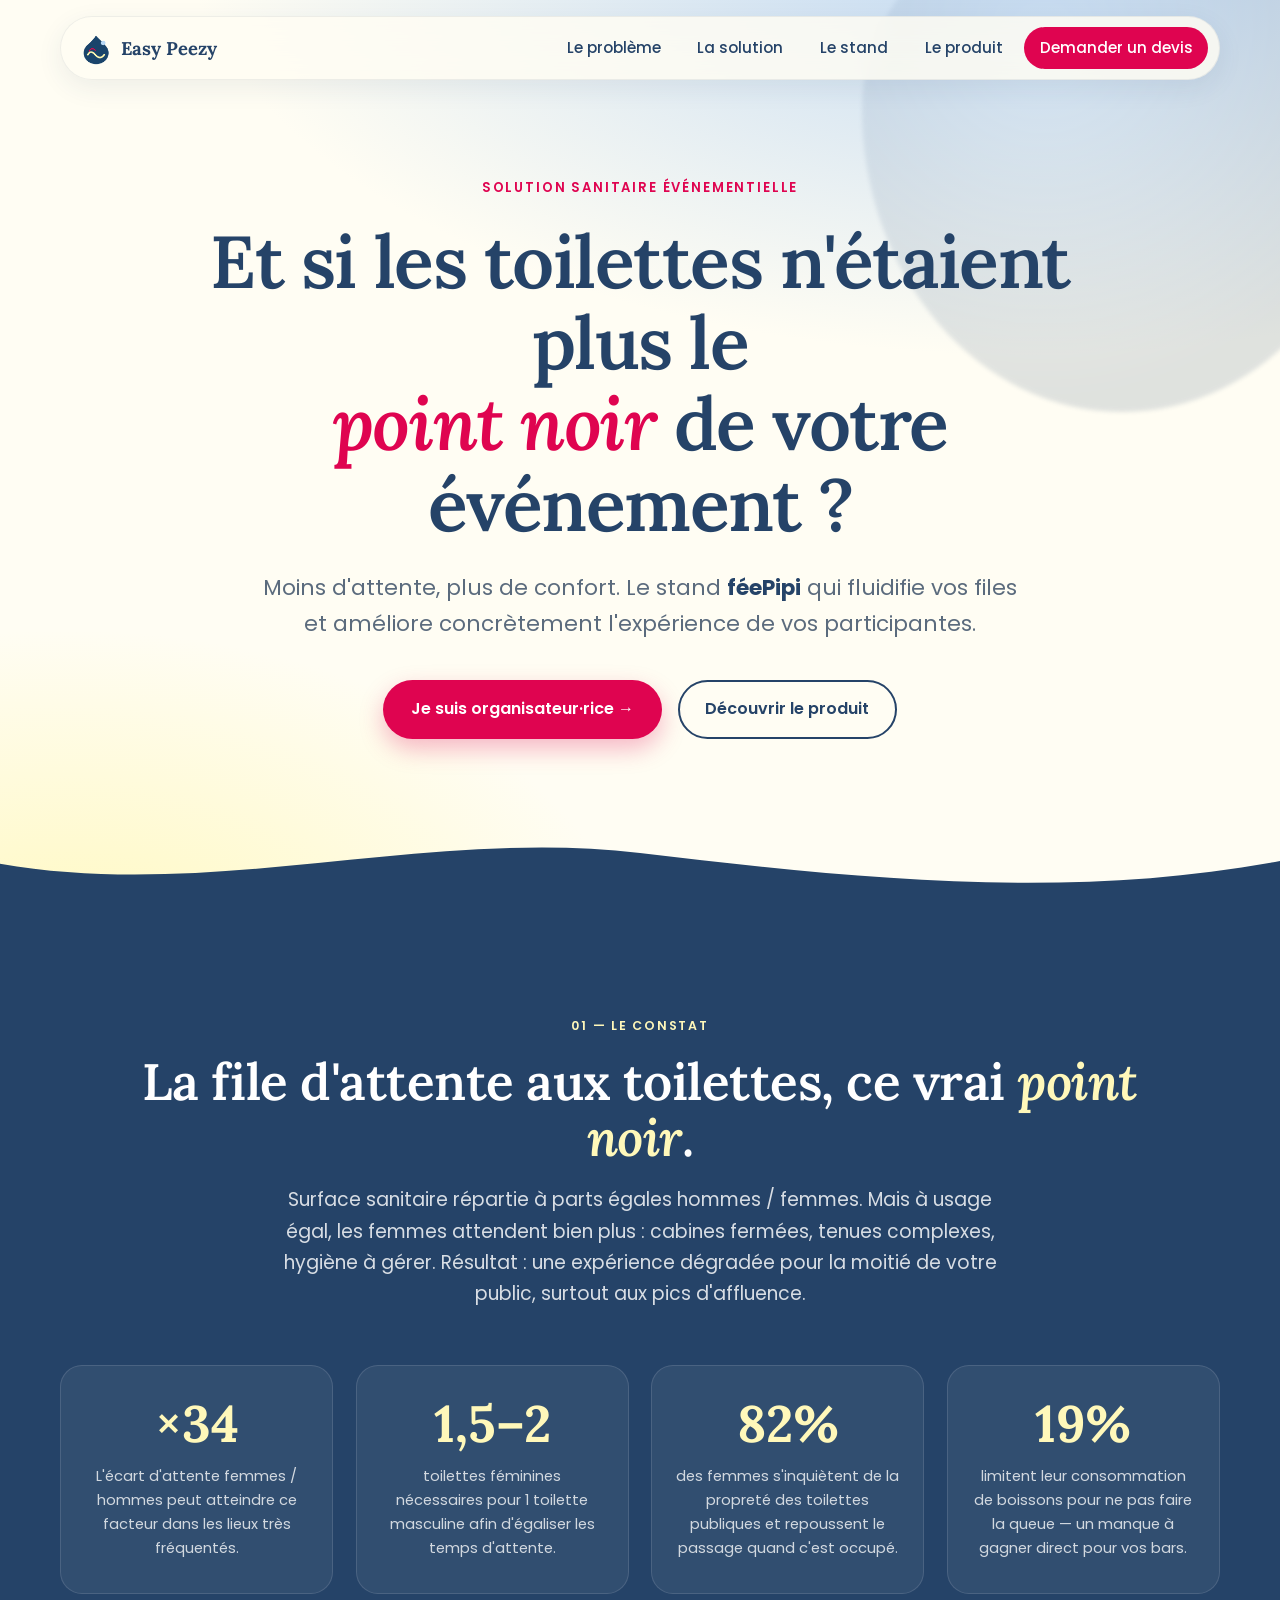
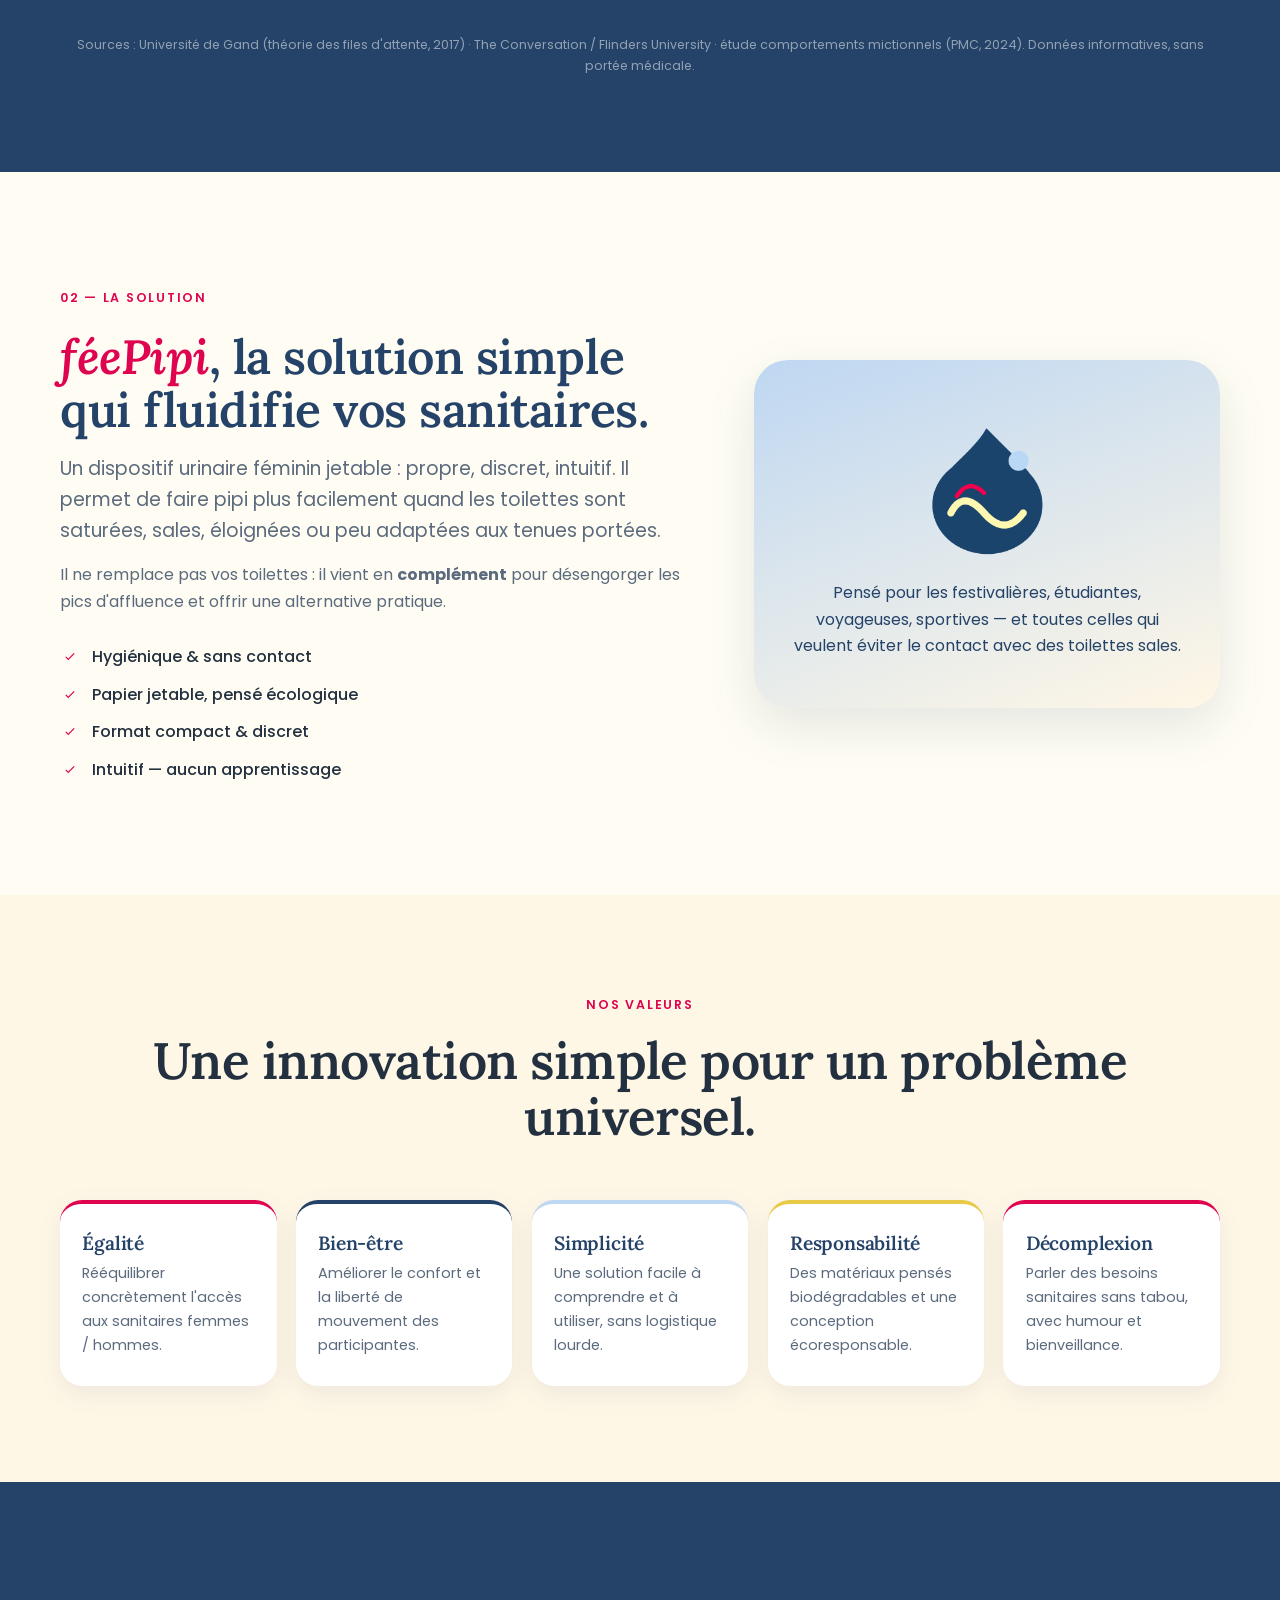
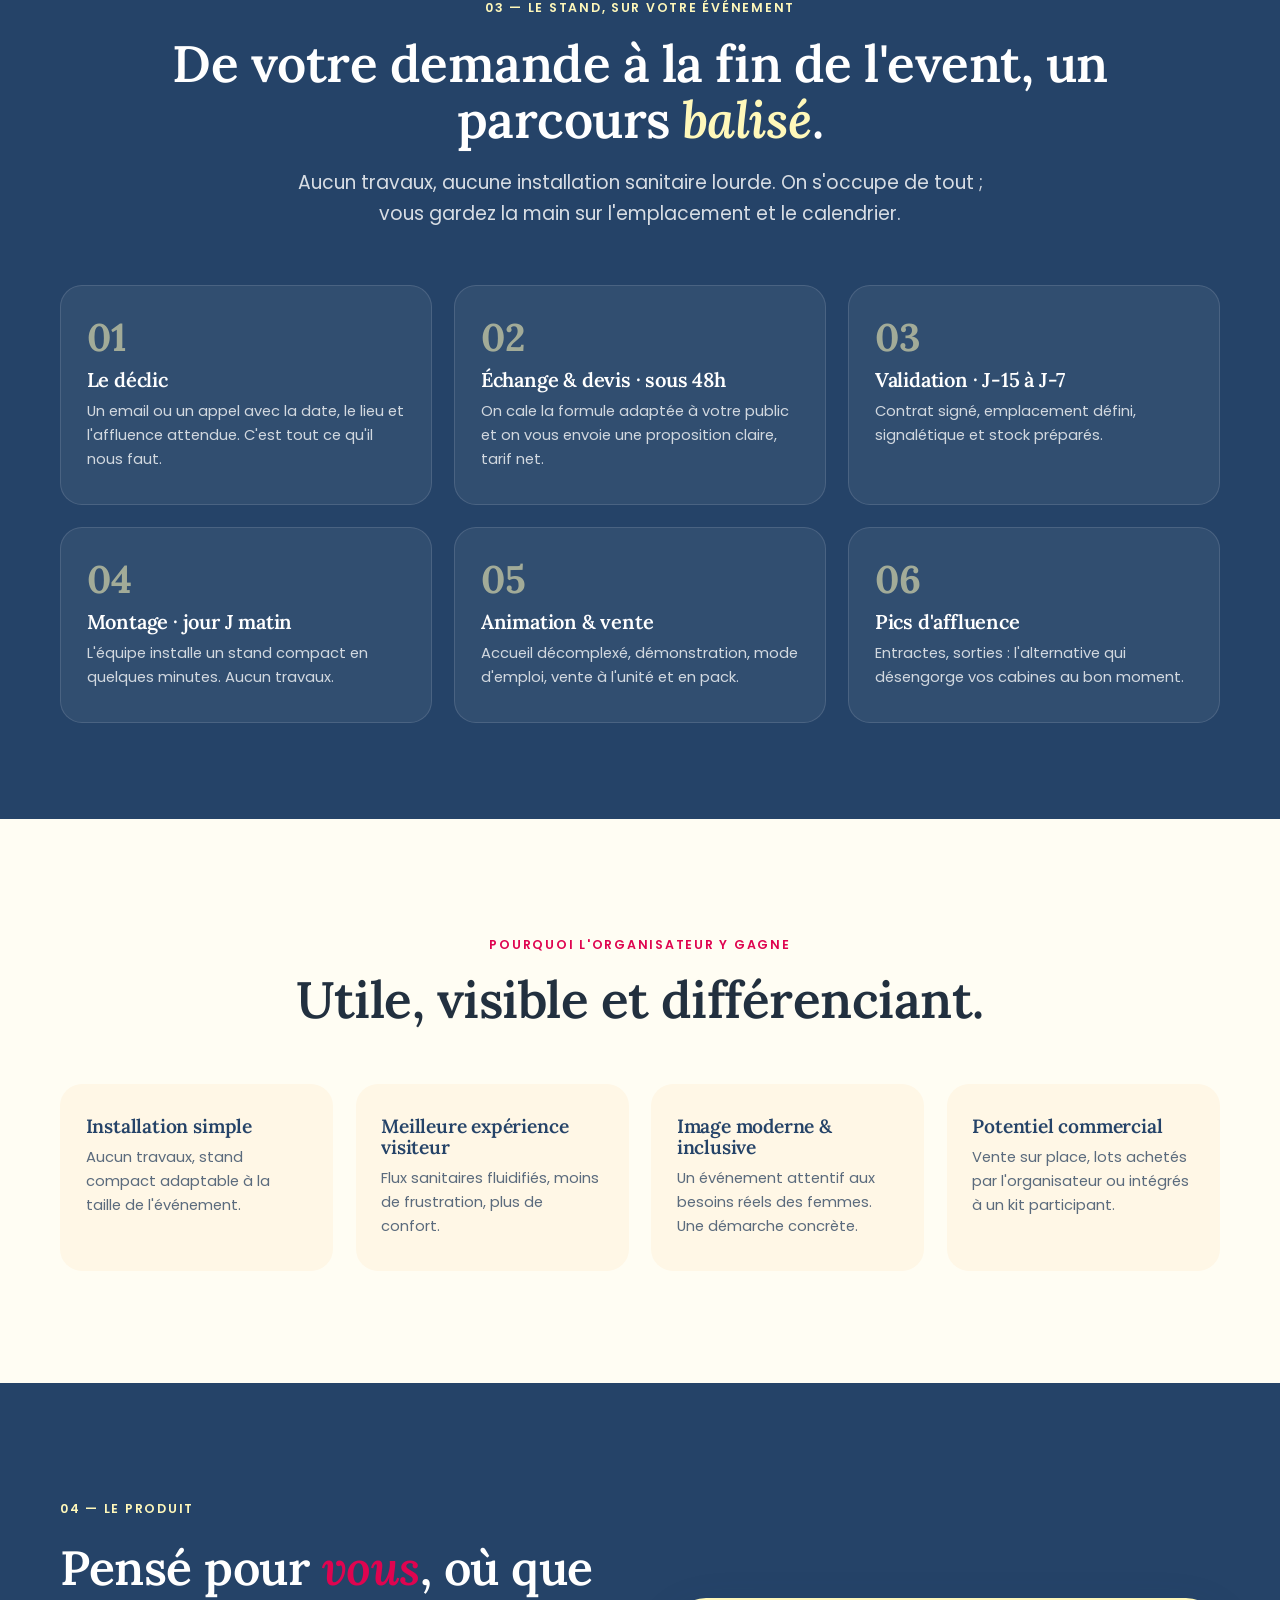
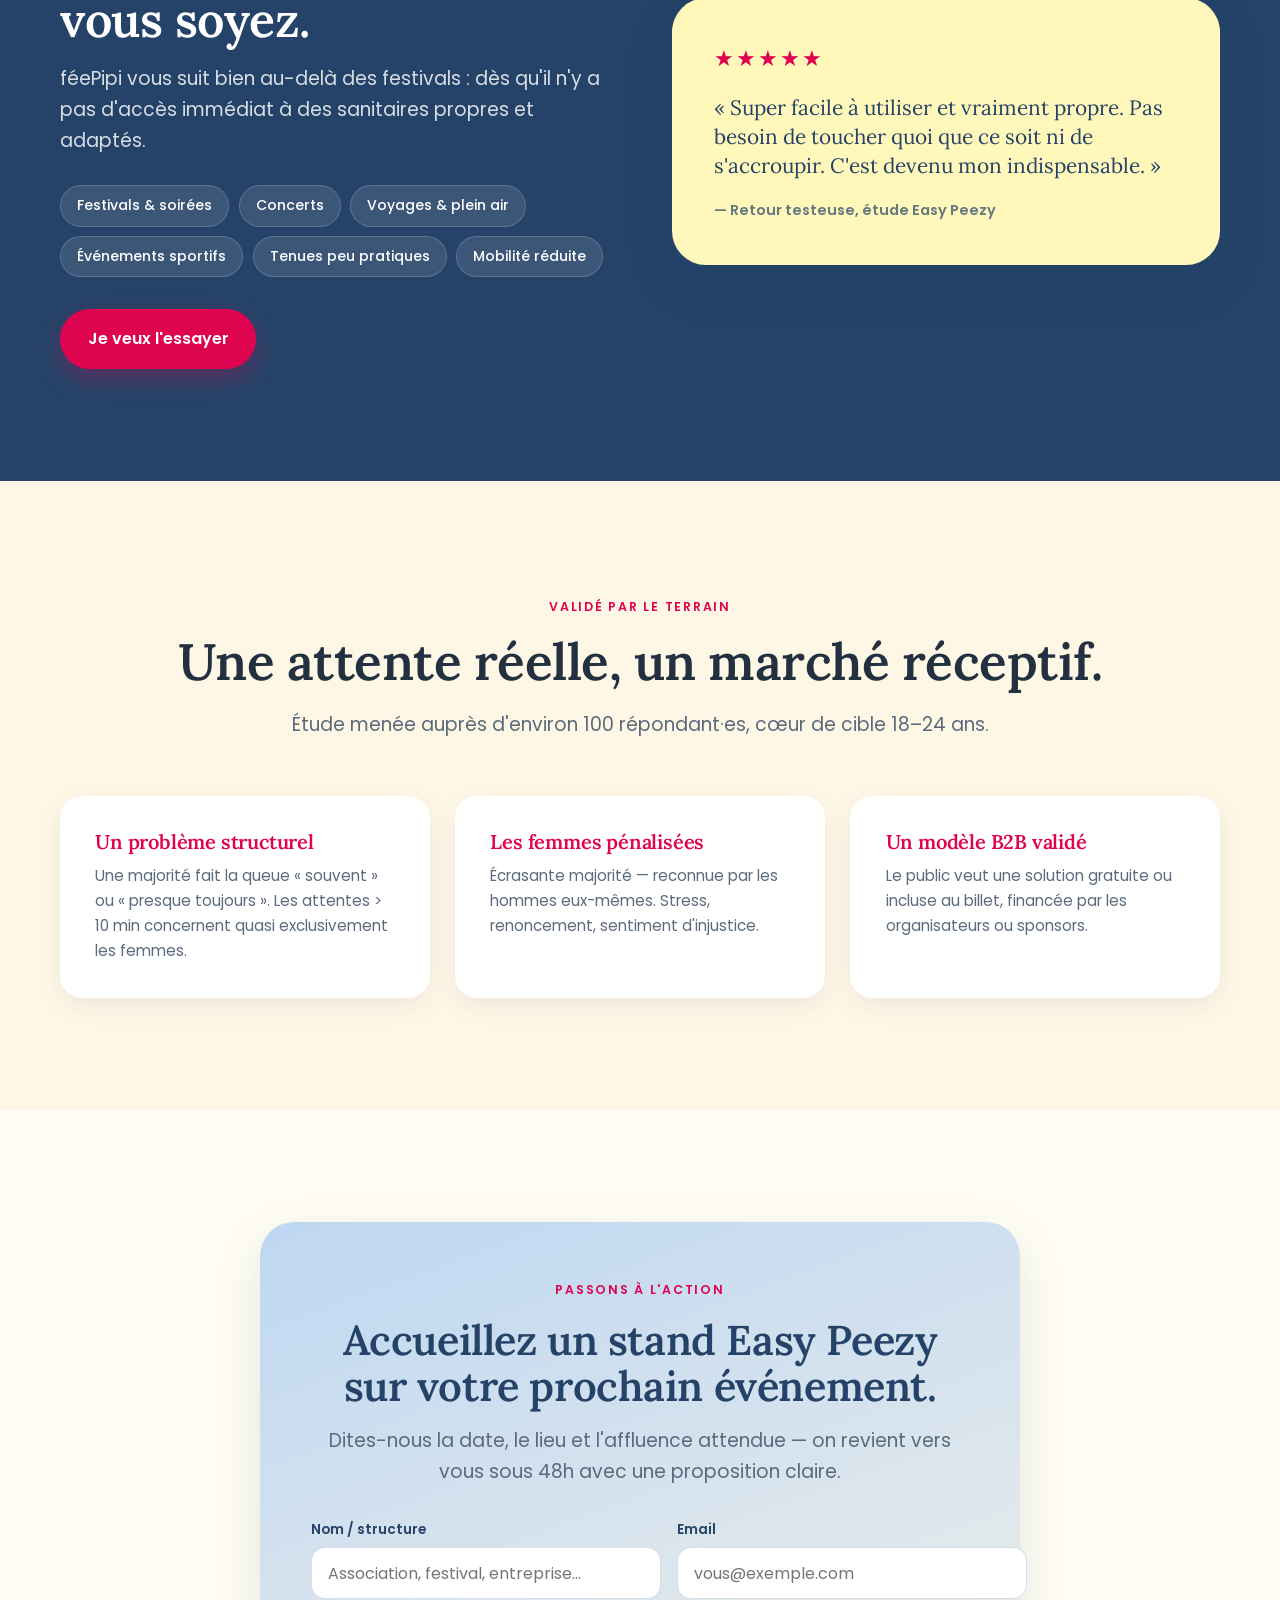
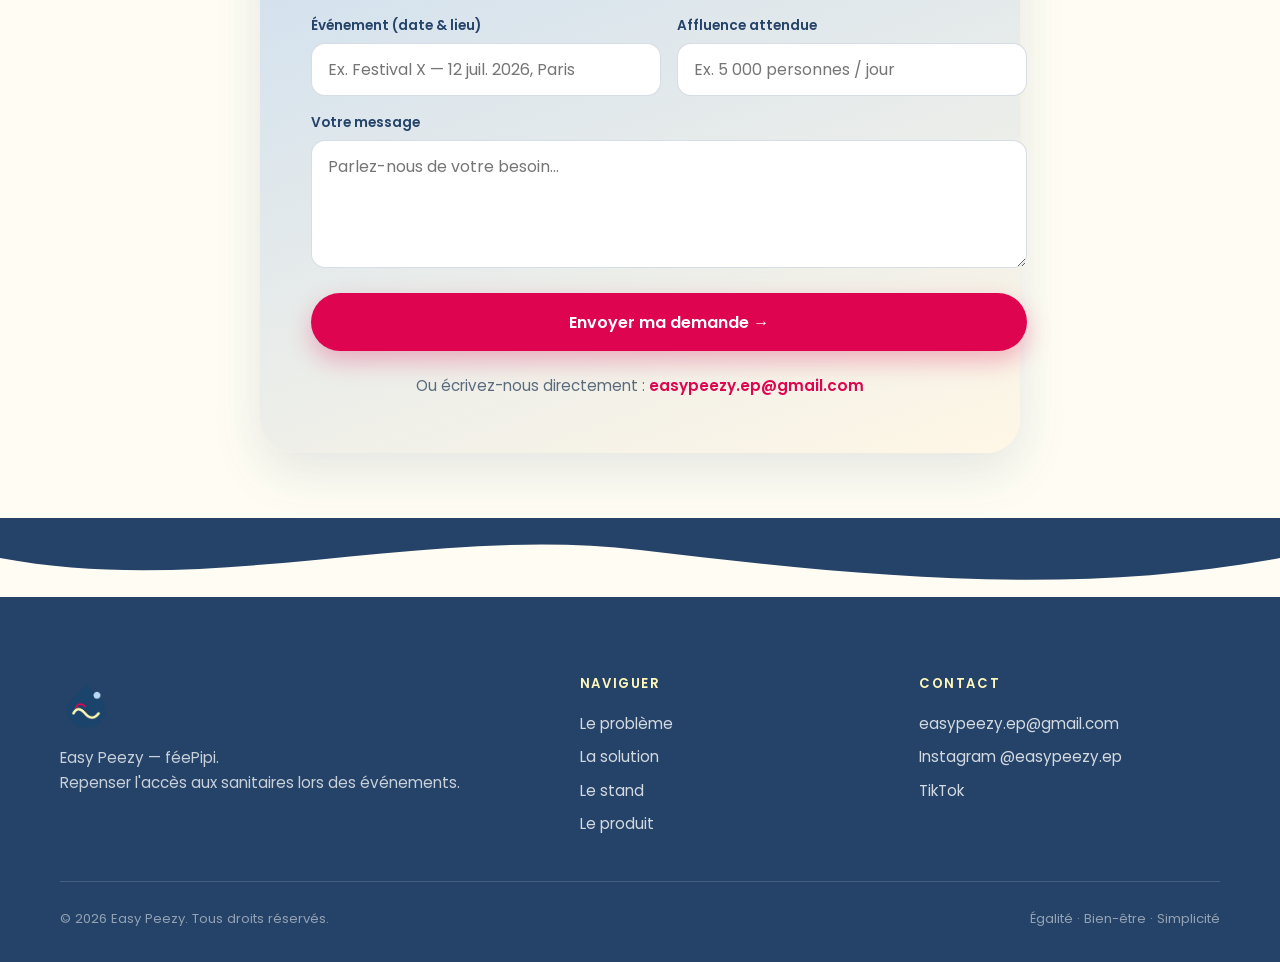
==== index.html @ 510f3208 "Site vitrine EasyPeezy — one-page Co-Authored-By: Claude Opus 4.8 <noreply@anthropic.com>" ====
<!DOCTYPE html>
<html lang="fr">
<head>
  <meta charset="UTF-8" />
  <meta name="viewport" content="width=device-width, initial-scale=1.0" />
  <title>Easy Peezy — féePipi · La solution sanitaire qui fluidifie vos événements</title>
  <meta name="description" content="féePipi par Easy Peezy : dispositif urinaire féminin jetable, propre et discret. Moins d'attente aux toilettes, plus de confort pour vos festivals et événements." />
  <link rel="icon" type="image/png" href="assets/logo.png" />
  <link rel="preconnect" href="https://fonts.googleapis.com" />
  <link rel="preconnect" href="https://fonts.gstatic.com" crossorigin />
  <link href="https://fonts.googleapis.com/css2?family=Lora:ital,wght@0,400..700;1,400..600&family=Poppins:wght@300;400;500;600;700&display=swap" rel="stylesheet" />
  <link rel="stylesheet" href="css/style.css" />
</head>
<body>

  <!-- ============ NAV ============ -->
  <header class="nav" id="nav">
    <a href="#top" class="nav__brand">
      <img src="assets/logo.png" alt="Easy Peezy" class="nav__logo" />
      <span>Easy Peezy</span>
    </a>
    <nav class="nav__links" id="navLinks">
      <a href="#probleme">Le problème</a>
      <a href="#solution">La solution</a>
      <a href="#stand">Le stand</a>
      <a href="#produit">Le produit</a>
      <a href="#contact" class="nav__cta">Demander un devis</a>
    </nav>
    <button class="nav__burger" id="burger" aria-label="Menu">
      <span></span><span></span><span></span>
    </button>
  </header>

  <!-- ============ HERO ============ -->
  <section class="hero" id="top">
    <div class="hero__inner">
      <p class="hero__eyebrow reveal">Solution sanitaire événementielle</p>
      <h1 class="hero__title reveal">Et si les toilettes n'étaient plus le<br /><em>point noir</em> de votre événement&nbsp;?</h1>
      <p class="hero__sub reveal">Moins d'attente, plus de confort. Le stand <strong>féePipi</strong> qui fluidifie vos files et améliore concrètement l'expérience de vos participantes.</p>
      <div class="hero__cta reveal">
        <a href="#contact" class="btn btn--primary">Je suis organisateur·rice →</a>
        <a href="#produit" class="btn btn--ghost">Découvrir le produit</a>
      </div>
    </div>
    <div class="hero__drop" aria-hidden="true"></div>
    <div class="wave wave--bottom"><svg viewBox="0 0 1440 120" preserveAspectRatio="none"><path d="M0,64 C240,120 480,10 720,48 C960,86 1200,120 1440,60 L1440,120 L0,120 Z"></path></svg></div>
  </section>

  <!-- ============ PROBLÈME ============ -->
  <section class="problem" id="probleme">
    <div class="section__head reveal">
      <span class="kicker kicker--light">01 — Le constat</span>
      <h2>La file d'attente aux toilettes, ce vrai <em>point noir</em>.</h2>
      <p class="lead">Surface sanitaire répartie à parts égales hommes / femmes. Mais à usage égal, les femmes attendent bien plus&nbsp;: cabines fermées, tenues complexes, hygiène à gérer. Résultat&nbsp;: une expérience dégradée pour la moitié de votre public, surtout aux pics d'affluence.</p>
    </div>
    <div class="stats">
      <div class="stat reveal"><span class="stat__num" data-target="34" data-prefix="×">×0</span><span class="stat__label">L'écart d'attente femmes / hommes peut atteindre ce facteur dans les lieux très fréquentés.</span></div>
      <div class="stat reveal"><span class="stat__num" data-target="2" data-prefix="1,5–">1,5–0</span><span class="stat__label">toilettes féminines nécessaires pour 1 toilette masculine afin d'égaliser les temps d'attente.</span></div>
      <div class="stat reveal"><span class="stat__num" data-target="82" data-suffix="%">0%</span><span class="stat__label">des femmes s'inquiètent de la propreté des toilettes publiques et repoussent le passage quand c'est occupé.</span></div>
      <div class="stat reveal"><span class="stat__num" data-target="19" data-suffix="%">0%</span><span class="stat__label">limitent leur consommation de boissons pour ne pas faire la queue — un manque à gagner direct pour vos bars.</span></div>
    </div>
    <p class="problem__sources reveal">Sources&nbsp;: Université de Gand (théorie des files d'attente, 2017) · The Conversation / Flinders University · étude comportements mictionnels (PMC, 2024). Données informatives, sans portée médicale.</p>
  </section>

  <!-- ============ SOLUTION ============ -->
  <section class="solution" id="solution">
    <div class="solution__grid">
      <div class="solution__text reveal">
        <span class="kicker">02 — La solution</span>
        <h2><em>féePipi</em>, la solution simple qui fluidifie vos sanitaires.</h2>
        <p class="lead">Un dispositif urinaire féminin jetable&nbsp;: propre, discret, intuitif. Il permet de faire pipi plus facilement quand les toilettes sont saturées, sales, éloignées ou peu adaptées aux tenues portées.</p>
        <p>Il ne remplace pas vos toilettes&nbsp;: il vient en <strong>complément</strong> pour désengorger les pics d'affluence et offrir une alternative pratique.</p>
        <ul class="checks">
          <li>Hygiénique &amp; sans contact</li>
          <li>Papier jetable, pensé écologique</li>
          <li>Format compact &amp; discret</li>
          <li>Intuitif — aucun apprentissage</li>
        </ul>
      </div>
      <div class="solution__card reveal">
        <img src="assets/logo.png" alt="féePipi" />
        <p class="solution__caption">Pensé pour les festivalières, étudiantes, voyageuses, sportives — et toutes celles qui veulent éviter le contact avec des toilettes sales.</p>
      </div>
    </div>
  </section>

  <!-- ============ VALEURS ============ -->
  <section class="values">
    <div class="section__head reveal">
      <span class="kicker">Nos valeurs</span>
      <h2>Une innovation simple pour un problème universel.</h2>
    </div>
    <div class="values__grid">
      <div class="value reveal"><h3>Égalité</h3><p>Rééquilibrer concrètement l'accès aux sanitaires femmes / hommes.</p></div>
      <div class="value reveal"><h3>Bien-être</h3><p>Améliorer le confort et la liberté de mouvement des participantes.</p></div>
      <div class="value reveal"><h3>Simplicité</h3><p>Une solution facile à comprendre et à utiliser, sans logistique lourde.</p></div>
      <div class="value reveal"><h3>Responsabilité</h3><p>Des matériaux pensés biodégradables et une conception écoresponsable.</p></div>
      <div class="value reveal"><h3>Décomplexion</h3><p>Parler des besoins sanitaires sans tabou, avec humour et bienveillance.</p></div>
    </div>
  </section>

  <!-- ============ COMMENT ÇA MARCHE (B2B) ============ -->
  <section class="how" id="stand">
    <div class="section__head reveal">
      <span class="kicker kicker--light">03 — Le stand, sur votre événement</span>
      <h2>De votre demande à la fin de l'event, un parcours <em>balisé</em>.</h2>
      <p class="lead">Aucun travaux, aucune installation sanitaire lourde. On s'occupe de tout&nbsp;; vous gardez la main sur l'emplacement et le calendrier.</p>
    </div>
    <ol class="timeline">
      <li class="reveal"><span class="timeline__step">01</span><h3>Le déclic</h3><p>Un email ou un appel avec la date, le lieu et l'affluence attendue. C'est tout ce qu'il nous faut.</p></li>
      <li class="reveal"><span class="timeline__step">02</span><h3>Échange &amp; devis · sous 48h</h3><p>On cale la formule adaptée à votre public et on vous envoie une proposition claire, tarif net.</p></li>
      <li class="reveal"><span class="timeline__step">03</span><h3>Validation · J-15 à J-7</h3><p>Contrat signé, emplacement défini, signalétique et stock préparés.</p></li>
      <li class="reveal"><span class="timeline__step">04</span><h3>Montage · jour J matin</h3><p>L'équipe installe un stand compact en quelques minutes. Aucun travaux.</p></li>
      <li class="reveal"><span class="timeline__step">05</span><h3>Animation &amp; vente</h3><p>Accueil décomplexé, démonstration, mode d'emploi, vente à l'unité et en pack.</p></li>
      <li class="reveal"><span class="timeline__step">06</span><h3>Pics d'affluence</h3><p>Entractes, sorties&nbsp;: l'alternative qui désengorge vos cabines au bon moment.</p></li>
    </ol>
  </section>

  <!-- ============ POUR L'ORGANISATEUR ============ -->
  <section class="benefits">
    <div class="section__head reveal">
      <span class="kicker">Pourquoi l'organisateur y gagne</span>
      <h2>Utile, visible et différenciant.</h2>
    </div>
    <div class="benefits__grid">
      <div class="benefit reveal"><h3>Installation simple</h3><p>Aucun travaux, stand compact adaptable à la taille de l'événement.</p></div>
      <div class="benefit reveal"><h3>Meilleure expérience visiteur</h3><p>Flux sanitaires fluidifiés, moins de frustration, plus de confort.</p></div>
      <div class="benefit reveal"><h3>Image moderne &amp; inclusive</h3><p>Un événement attentif aux besoins réels des femmes. Une démarche concrète.</p></div>
      <div class="benefit reveal"><h3>Potentiel commercial</h3><p>Vente sur place, lots achetés par l'organisateur ou intégrés à un kit participant.</p></div>
    </div>
  </section>

  <!-- ============ PRODUIT (B2C) ============ -->
  <section class="product" id="produit">
    <div class="product__grid">
      <div class="product__text reveal">
        <span class="kicker kicker--light">04 — Le produit</span>
        <h2>Pensé pour <em>vous</em>, où que vous soyez.</h2>
        <p class="lead">féePipi vous suit bien au-delà des festivals&nbsp;: dès qu'il n'y a pas d'accès immédiat à des sanitaires propres et adaptés.</p>
        <div class="usecases">
          <span>Festivals &amp; soirées</span>
          <span>Concerts</span>
          <span>Voyages &amp; plein air</span>
          <span>Événements sportifs</span>
          <span>Tenues peu pratiques</span>
          <span>Mobilité réduite</span>
        </div>
        <a href="#contact" class="btn btn--primary">Je veux l'essayer</a>
      </div>
      <div class="product__aside reveal">
        <blockquote>
          <div class="stars">★★★★★</div>
          <p>« Super facile à utiliser et vraiment propre. Pas besoin de toucher quoi que ce soit ni de s'accroupir. C'est devenu mon indispensable. »</p>
          <cite>— Retour testeuse, étude Easy Peezy</cite>
        </blockquote>
      </div>
    </div>
  </section>

  <!-- ============ VALIDATION MARCHÉ ============ -->
  <section class="proof">
    <div class="section__head reveal">
      <span class="kicker">Validé par le terrain</span>
      <h2>Une attente réelle, un marché réceptif.</h2>
      <p class="lead">Étude menée auprès d'environ 100 répondant·es, cœur de cible 18–24 ans.</p>
    </div>
    <div class="proof__grid">
      <div class="proof__item reveal"><h3>Un problème structurel</h3><p>Une majorité fait la queue « souvent » ou « presque toujours ». Les attentes &gt; 10 min concernent quasi exclusivement les femmes.</p></div>
      <div class="proof__item reveal"><h3>Les femmes pénalisées</h3><p>Écrasante majorité — reconnue par les hommes eux-mêmes. Stress, renoncement, sentiment d'injustice.</p></div>
      <div class="proof__item reveal"><h3>Un modèle B2B validé</h3><p>Le public veut une solution gratuite ou incluse au billet, financée par les organisateurs ou sponsors.</p></div>
    </div>
  </section>

  <!-- ============ CONTACT ============ -->
  <section class="contact" id="contact">
    <div class="contact__inner reveal">
      <span class="kicker">Passons à l'action</span>
      <h2>Accueillez un stand Easy Peezy sur votre prochain événement.</h2>
      <p class="lead">Dites-nous la date, le lieu et l'affluence attendue — on revient vers vous sous 48h avec une proposition claire.</p>
      <form class="contact__form" id="contactForm" novalidate>
        <div class="field"><label for="name">Nom / structure</label><input id="name" name="name" type="text" required placeholder="Association, festival, entreprise…" /></div>
        <div class="field"><label for="email">Email</label><input id="email" name="email" type="email" required placeholder="vous@exemple.com" /></div>
        <div class="field"><label for="event">Événement (date &amp; lieu)</label><input id="event" name="event" type="text" placeholder="Ex. Festival X — 12 juil. 2026, Paris" /></div>
        <div class="field"><label for="affluence">Affluence attendue</label><input id="affluence" name="affluence" type="text" placeholder="Ex. 5 000 personnes / jour" /></div>
        <div class="field field--full"><label for="message">Votre message</label><textarea id="message" name="message" rows="4" placeholder="Parlez-nous de votre besoin…"></textarea></div>
        <button type="submit" class="btn btn--primary btn--block">Envoyer ma demande →</button>
      </form>
      <p class="contact__alt">Ou écrivez-nous directement&nbsp;: <a href="mailto:easypeezy.ep@gmail.com">easypeezy.ep@gmail.com</a></p>
    </div>
  </section>

  <!-- ============ FOOTER ============ -->
  <footer class="footer">
    <div class="wave wave--top"><svg viewBox="0 0 1440 120" preserveAspectRatio="none"><path d="M0,60 C240,120 480,10 720,48 C960,86 1200,120 1440,60 L1440,0 L0,0 Z"></path></svg></div>
    <div class="footer__inner">
      <div class="footer__brand">
        <img src="assets/logo.png" alt="Easy Peezy" />
        <p>Easy Peezy — féePipi.<br />Repenser l'accès aux sanitaires lors des événements.</p>
      </div>
      <div class="footer__col">
        <h4>Naviguer</h4>
        <a href="#probleme">Le problème</a>
        <a href="#solution">La solution</a>
        <a href="#stand">Le stand</a>
        <a href="#produit">Le produit</a>
      </div>
      <div class="footer__col">
        <h4>Contact</h4>
        <a href="mailto:easypeezy.ep@gmail.com">easypeezy.ep@gmail.com</a>
        <a href="https://instagram.com/easypeezy.ep" target="_blank" rel="noopener">Instagram @easypeezy.ep</a>
        <a href="#" target="_blank" rel="noopener">TikTok</a>
      </div>
    </div>
    <div class="footer__bottom">
      <span>© 2026 Easy Peezy. Tous droits réservés.</span>
      <span>Égalité · Bien-être · Simplicité</span>
    </div>
  </footer>

  <script src="js/main.js"></script>
</body>
</html>
---- css/style.css ----
/* ============ TOKENS ============ */
:root{
  --navy:#254368;
  --baby:#bed7f2;
  --butter:#fff8ba;
  --crimson:#df0450;
  --cream:#fffdf3;
  --cream-2:#fff7e6;
  --ink:#22303f;
  --muted:#5b6b7d;
  --white:#ffffff;
  --radius:22px;
  --radius-lg:34px;
  --shadow:0 18px 50px rgba(37,67,104,.12);
  --shadow-soft:0 8px 26px rgba(37,67,104,.08);
  --max:1160px;
  --serif:"Lora",Georgia,serif;
  --sans:"Poppins",-apple-system,BlinkMacSystemFont,"Segoe UI",sans-serif;
}

*{box-sizing:border-box;margin:0;padding:0}
html{scroll-behavior:smooth}
body{
  font-family:var(--sans);
  color:var(--ink);
  background:var(--cream);
  line-height:1.65;
  -webkit-font-smoothing:antialiased;
  overflow-x:hidden;
}
img{max-width:100%;display:block}
a{color:inherit;text-decoration:none}
em{font-style:italic;color:var(--crimson)}
section{position:relative}

h1,h2,h3,h4{font-family:var(--serif);line-height:1.1;font-weight:600;letter-spacing:-.01em}

.kicker{
  display:inline-block;font-family:var(--sans);font-weight:600;font-size:.78rem;
  letter-spacing:.14em;text-transform:uppercase;color:var(--crimson);margin-bottom:1rem;
}
.kicker--light{color:var(--butter)}
.lead{font-size:1.18rem;color:var(--muted);max-width:60ch;margin-top:1rem}

.section__head{max-width:var(--max);margin:0 auto 3.5rem;padding:0 24px;text-align:center}
.section__head h2{font-size:clamp(2rem,4.5vw,3.2rem)}
.section__head .lead{margin:1.2rem auto 0}

/* ============ BUTTONS ============ */
.btn{
  display:inline-flex;align-items:center;gap:.4rem;font-family:var(--sans);font-weight:600;
  font-size:1rem;padding:.9rem 1.6rem;border-radius:999px;border:2px solid transparent;
  cursor:pointer;transition:transform .18s ease,box-shadow .18s ease,background .18s ease;
}
.btn--primary{background:var(--crimson);color:#fff;box-shadow:0 10px 24px rgba(223,4,80,.28)}
.btn--primary:hover{transform:translateY(-2px);box-shadow:0 14px 30px rgba(223,4,80,.38)}
.btn--ghost{background:transparent;color:var(--navy);border-color:var(--navy)}
.btn--ghost:hover{background:var(--navy);color:var(--butter)}
.btn--block{width:100%;justify-content:center;margin-top:.6rem}

/* ============ NAV ============ */
.nav{
  position:fixed;top:16px;left:50%;transform:translateX(-50%);
  width:calc(100% - 32px);max-width:var(--max);z-index:100;
  display:flex;align-items:center;justify-content:space-between;
  padding:.6rem .7rem .6rem 1.1rem;background:rgba(255,253,243,.82);
  backdrop-filter:blur(12px);border:1px solid rgba(37,67,104,.08);
  border-radius:999px;box-shadow:var(--shadow-soft);transition:box-shadow .3s ease;
}
.nav.scrolled{box-shadow:var(--shadow)}
.nav__brand{display:flex;align-items:center;gap:.55rem;font-family:var(--serif);font-weight:700;font-size:1.15rem;color:var(--navy);white-space:nowrap;flex-shrink:0}
.nav__logo{width:34px;height:34px}
.nav__links{display:flex;align-items:center;gap:.4rem}
.nav__links>a{padding:.55rem .95rem;border-radius:999px;font-weight:500;font-size:.95rem;color:var(--navy);transition:background .18s ease,color .18s ease}
.nav__links>a:hover{background:var(--baby)}
.nav__cta{background:var(--crimson);color:#fff!important}
.nav__cta:hover{background:var(--navy)!important}
.nav__burger{display:none;flex-direction:column;gap:5px;background:none;border:0;cursor:pointer;padding:8px}
.nav__burger span{width:24px;height:2px;background:var(--navy);border-radius:2px;transition:.25s}

/* ============ HERO ============ */
.hero{
  min-height:100svh;display:flex;align-items:center;justify-content:center;text-align:center;
  padding:9rem 24px 8rem;
  background:
    radial-gradient(120% 90% at 80% -10%,var(--baby) 0%,transparent 55%),
    radial-gradient(90% 80% at 5% 110%,var(--butter) 0%,transparent 50%),
    var(--cream);
  overflow:hidden;
}
.hero__inner{max-width:900px;position:relative;z-index:2}
.hero__eyebrow{font-weight:600;letter-spacing:.14em;text-transform:uppercase;font-size:.82rem;color:var(--crimson);margin-bottom:1.4rem}
.hero__title{font-size:clamp(2.4rem,6vw,4.6rem);color:var(--navy);letter-spacing:-.02em}
.hero__sub{font-size:clamp(1.05rem,2vw,1.35rem);color:var(--muted);max-width:60ch;margin:1.6rem auto 0}
.hero__sub strong{color:var(--navy)}
.hero__cta{display:flex;gap:1rem;justify-content:center;flex-wrap:wrap;margin-top:2.4rem}
.hero__drop{
  position:absolute;width:min(46vw,520px);aspect-ratio:1;right:-8%;top:-12%;
  background:radial-gradient(circle at 35% 30%,var(--baby),var(--navy) 70%);
  border-radius:60% 60% 60% 60%/50% 50% 70% 70%;opacity:.14;filter:blur(2px);z-index:1;
}

/* ============ WAVE ============ */
.wave{position:absolute;left:0;width:100%;line-height:0;z-index:3}
.wave svg{width:100%;height:80px}
.wave--bottom{bottom:-1px}
.wave--bottom path{fill:var(--navy)}
.wave--top{top:-79px}
.wave--top path{fill:var(--navy)}

/* ============ PROBLÈME ============ */
.problem{background:var(--navy);color:#fff;padding:7rem 24px 6rem}
.problem .section__head h2{color:#fff}
.problem .section__head h2 em{color:var(--butter)}
.problem .lead{color:rgba(255,255,255,.82)}
.stats{max-width:var(--max);margin:0 auto;display:grid;grid-template-columns:repeat(4,1fr);gap:1.4rem}
.stat{background:rgba(255,255,255,.06);border:1px solid rgba(255,255,255,.12);border-radius:var(--radius);padding:2rem 1.4rem;text-align:center}
.stat__num{display:block;font-family:var(--serif);font-weight:700;font-size:clamp(2.4rem,4vw,3.2rem);color:var(--butter);line-height:1}
.stat__label{display:block;margin-top:.9rem;font-size:.92rem;color:rgba(255,255,255,.78)}
.problem__sources{max-width:var(--max);margin:2.6rem auto 0;text-align:center;font-size:.78rem;color:rgba(255,255,255,.5)}

/* ============ SOLUTION ============ */
.solution{padding:7rem 24px}
.solution__grid{max-width:var(--max);margin:0 auto;display:grid;grid-template-columns:1.15fr .85fr;gap:4rem;align-items:center}
.solution__text h2{font-size:clamp(2rem,4vw,3rem);margin-top:.4rem;color:var(--navy)}
.solution__text p{margin-top:1rem;color:var(--muted)}
.checks{list-style:none;margin-top:1.8rem;display:grid;gap:.7rem}
.checks li{position:relative;padding-left:2rem;font-weight:500;color:var(--ink)}
.checks li::before{content:"";position:absolute;left:0;top:2px;width:20px;height:20px;border-radius:50%;background:var(--crimson);
  -webkit-mask:url("data:image/svg+xml;utf8,<svg xmlns='http://www.w3.org/2000/svg' viewBox='0 0 24 24'><path fill='white' d='M9 16.2l-3.5-3.5L4 14.2 9 19.2 20 8.2l-1.5-1.5z'/></svg>") center/70% no-repeat;
  mask:url("data:image/svg+xml;utf8,<svg xmlns='http://www.w3.org/2000/svg' viewBox='0 0 24 24'><path fill='white' d='M9 16.2l-3.5-3.5L4 14.2 9 19.2 20 8.2l-1.5-1.5z'/></svg>") center/70% no-repeat}
.solution__card{background:linear-gradient(160deg,var(--baby),var(--cream-2));border-radius:var(--radius-lg);padding:3rem 2.4rem;text-align:center;box-shadow:var(--shadow)}
.solution__card img{width:150px;margin:0 auto 1.4rem}
.solution__caption{color:var(--navy);font-size:1rem}

/* ============ VALEURS ============ */
.values{padding:6rem 24px;background:var(--cream-2)}
.values__grid{max-width:var(--max);margin:0 auto;display:grid;grid-template-columns:repeat(5,1fr);gap:1.2rem}
.value{background:#fff;border-radius:var(--radius);padding:1.8rem 1.4rem;box-shadow:var(--shadow-soft);border-top:4px solid var(--crimson)}
.value:nth-child(2){border-top-color:var(--navy)}
.value:nth-child(3){border-top-color:var(--baby)}
.value:nth-child(4){border-top-color:#e8c948}
.value:nth-child(5){border-top-color:var(--crimson)}
.value h3{color:var(--navy);font-size:1.2rem;margin-bottom:.5rem}
.value p{font-size:.9rem;color:var(--muted)}

/* ============ COMMENT ÇA MARCHE ============ */
.how{background:var(--navy);color:#fff;padding:7rem 24px 6rem}
.how .section__head h2{color:#fff}
.how .section__head h2 em{color:var(--butter)}
.how .lead{color:rgba(255,255,255,.82)}
.timeline{max-width:var(--max);margin:0 auto;list-style:none;display:grid;grid-template-columns:repeat(3,1fr);gap:1.4rem}
.timeline li{background:rgba(255,255,255,.06);border:1px solid rgba(255,255,255,.12);border-radius:var(--radius);padding:2rem 1.6rem;position:relative}
.timeline__step{font-family:var(--serif);font-weight:700;font-size:2.4rem;color:var(--butter);opacity:.55;line-height:1}
.timeline li h3{color:#fff;font-size:1.25rem;margin:.6rem 0 .5rem}
.timeline li p{font-size:.92rem;color:rgba(255,255,255,.78)}

/* ============ BENEFITS ============ */
.benefits{padding:7rem 24px}
.benefits__grid{max-width:var(--max);margin:0 auto;display:grid;grid-template-columns:repeat(4,1fr);gap:1.4rem}
.benefit{background:var(--cream-2);border-radius:var(--radius);padding:2rem 1.6rem;transition:transform .2s ease,box-shadow .2s ease}
.benefit:hover{transform:translateY(-4px);box-shadow:var(--shadow)}
.benefit h3{color:var(--navy);font-size:1.2rem;margin-bottom:.5rem}
.benefit p{font-size:.92rem;color:var(--muted)}

/* ============ PRODUIT ============ */
.product{background:var(--navy);padding:7rem 24px;color:#fff}
.product__grid{max-width:var(--max);margin:0 auto;display:grid;grid-template-columns:1fr 1fr;gap:4rem;align-items:center}
.product__text h2{color:#fff;font-size:clamp(2rem,4vw,3rem);margin-top:.4rem}
.product__text .lead{color:rgba(255,255,255,.82)}
.usecases{display:flex;flex-wrap:wrap;gap:.6rem;margin:1.8rem 0 2rem}
.usecases span{background:rgba(255,255,255,.1);border:1px solid rgba(255,255,255,.18);padding:.5rem 1rem;border-radius:999px;font-size:.88rem;font-weight:500}
.product__aside blockquote{background:var(--butter);color:var(--navy);border-radius:var(--radius-lg);padding:2.6rem;box-shadow:var(--shadow)}
.stars{color:var(--crimson);font-size:1.4rem;letter-spacing:2px;margin-bottom:1rem}
.product__aside p{font-family:var(--serif);font-size:1.3rem;line-height:1.4}
.product__aside cite{display:block;margin-top:1.2rem;font-style:normal;font-weight:600;font-size:.9rem;opacity:.7}

/* ============ PROOF ============ */
.proof{padding:7rem 24px;background:var(--cream-2)}
.proof__grid{max-width:var(--max);margin:0 auto;display:grid;grid-template-columns:repeat(3,1fr);gap:1.6rem}
.proof__item{background:#fff;border-radius:var(--radius);padding:2.2rem;box-shadow:var(--shadow-soft)}
.proof__item h3{color:var(--crimson);font-size:1.25rem;margin-bottom:.6rem}
.proof__item p{color:var(--muted);font-size:.95rem}

/* ============ CONTACT ============ */
.contact{padding:7rem 24px}
.contact__inner{max-width:760px;margin:0 auto;text-align:center;background:linear-gradient(160deg,var(--baby),var(--cream-2));border-radius:var(--radius-lg);padding:3.4rem clamp(1.6rem,4vw,3.4rem);box-shadow:var(--shadow)}
.contact__inner h2{color:var(--navy);font-size:clamp(1.8rem,3.6vw,2.6rem)}
.contact__inner .lead{margin:1rem auto 2rem}
.contact__form{display:grid;grid-template-columns:1fr 1fr;gap:1rem;text-align:left}
.field{display:flex;flex-direction:column;gap:.35rem}
.field--full{grid-column:1/-1}
.field label{font-size:.85rem;font-weight:600;color:var(--navy)}
.field input,.field textarea{
  font-family:var(--sans);font-size:1rem;padding:.8rem 1rem;border:1.5px solid rgba(37,67,104,.18);
  border-radius:14px;background:#fff;color:var(--ink);resize:vertical;transition:border .18s ease,box-shadow .18s ease;
}
.field input:focus,.field textarea:focus{outline:none;border-color:var(--crimson);box-shadow:0 0 0 3px rgba(223,4,80,.12)}
.contact__form .btn--block{grid-column:1/-1}
.contact__alt{margin-top:1.4rem;font-size:.95rem;color:var(--muted)}
.contact__alt a{color:var(--crimson);font-weight:600}
.contact__form.sent{opacity:.6;pointer-events:none}

/* ============ FOOTER ============ */
.footer{background:var(--navy);color:#fff;padding:5rem 24px 2rem;position:relative;margin-top:2rem}
.footer__inner{max-width:var(--max);margin:0 auto;display:grid;grid-template-columns:1.6fr 1fr 1fr;gap:2.4rem;padding-bottom:2.6rem;border-bottom:1px solid rgba(255,255,255,.14)}
.footer__brand img{width:52px;margin-bottom:1rem}
.footer__brand p{color:rgba(255,255,255,.75);font-size:.95rem}
.footer__col h4{font-family:var(--sans);font-weight:600;font-size:.82rem;letter-spacing:.12em;text-transform:uppercase;color:var(--butter);margin-bottom:1rem}
.footer__col a{display:block;color:rgba(255,255,255,.8);font-size:.95rem;padding:.25rem 0;transition:color .18s ease}
.footer__col a:hover{color:var(--butter)}
.footer__bottom{max-width:var(--max);margin:1.6rem auto 0;display:flex;justify-content:space-between;gap:1rem;flex-wrap:wrap;font-size:.82rem;color:rgba(255,255,255,.5)}

/* ============ REVEAL ============ */
.reveal{opacity:0;transform:translateY(28px);transition:opacity .7s ease,transform .7s ease}
.reveal.in{opacity:1;transform:none}

/* ============ RESPONSIVE ============ */
@media(max-width:960px){
  .stats{grid-template-columns:repeat(2,1fr)}
  .solution__grid,.product__grid{grid-template-columns:1fr;gap:2.6rem}
  .values__grid{grid-template-columns:repeat(2,1fr)}
  .timeline{grid-template-columns:repeat(2,1fr)}
  .benefits__grid{grid-template-columns:repeat(2,1fr)}
  .proof__grid{grid-template-columns:1fr}
  .footer__inner{grid-template-columns:1fr}
}
@media(max-width:680px){
  .nav__links{
    position:absolute;top:calc(100% + 10px);right:0;flex-direction:column;align-items:stretch;
    background:var(--cream);border:1px solid rgba(37,67,104,.1);border-radius:22px;padding:.6rem;
    min-width:210px;box-shadow:var(--shadow);opacity:0;visibility:hidden;transform:translateY(-8px);transition:.2s;
  }
  .nav__links.open{opacity:1;visibility:visible;transform:none}
  .nav__burger{display:flex}
  .nav__burger.open span:nth-child(1){transform:translateY(7px) rotate(45deg)}
  .nav__burger.open span:nth-child(2){opacity:0}
  .nav__burger.open span:nth-child(3){transform:translateY(-7px) rotate(-45deg)}
  .stats{grid-template-columns:1fr}
  .values__grid,.timeline,.benefits__grid{grid-template-columns:1fr}
  .contact__form{grid-template-columns:1fr}
  .footer__bottom{flex-direction:column}
}
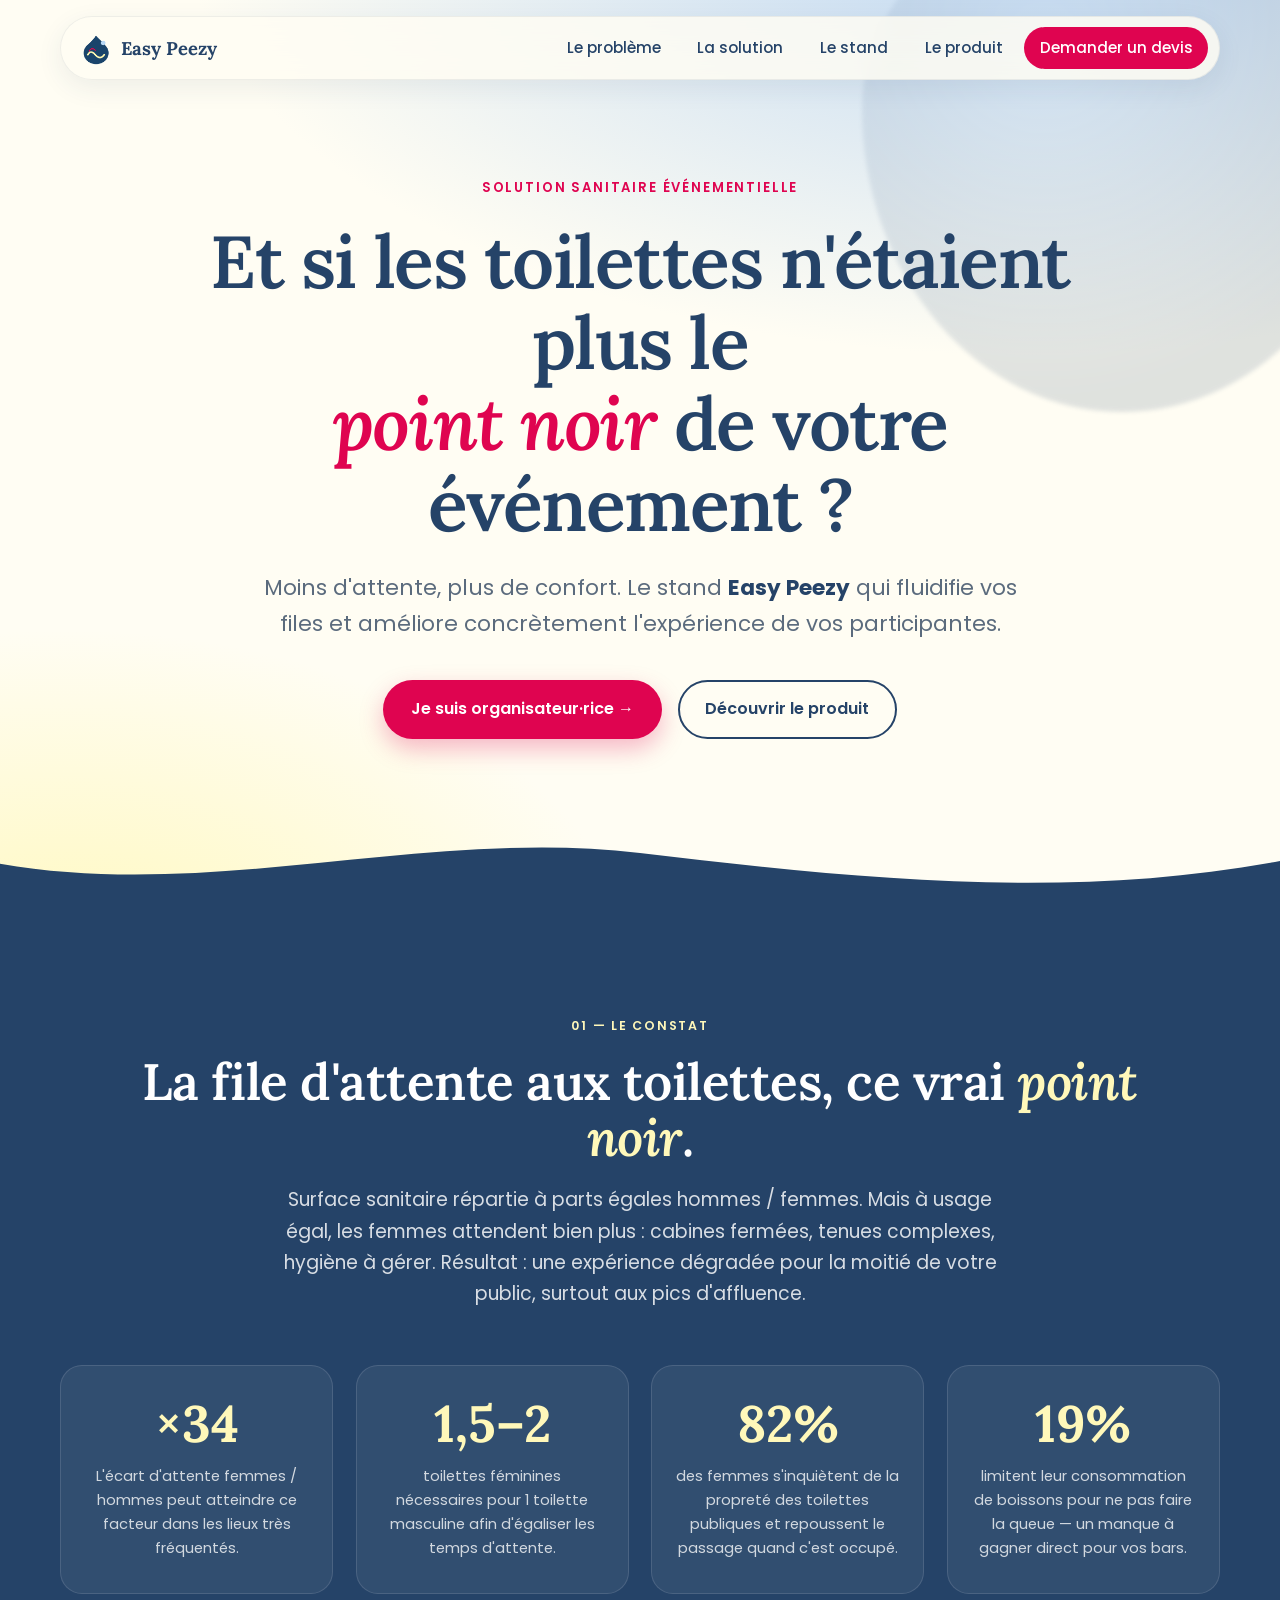
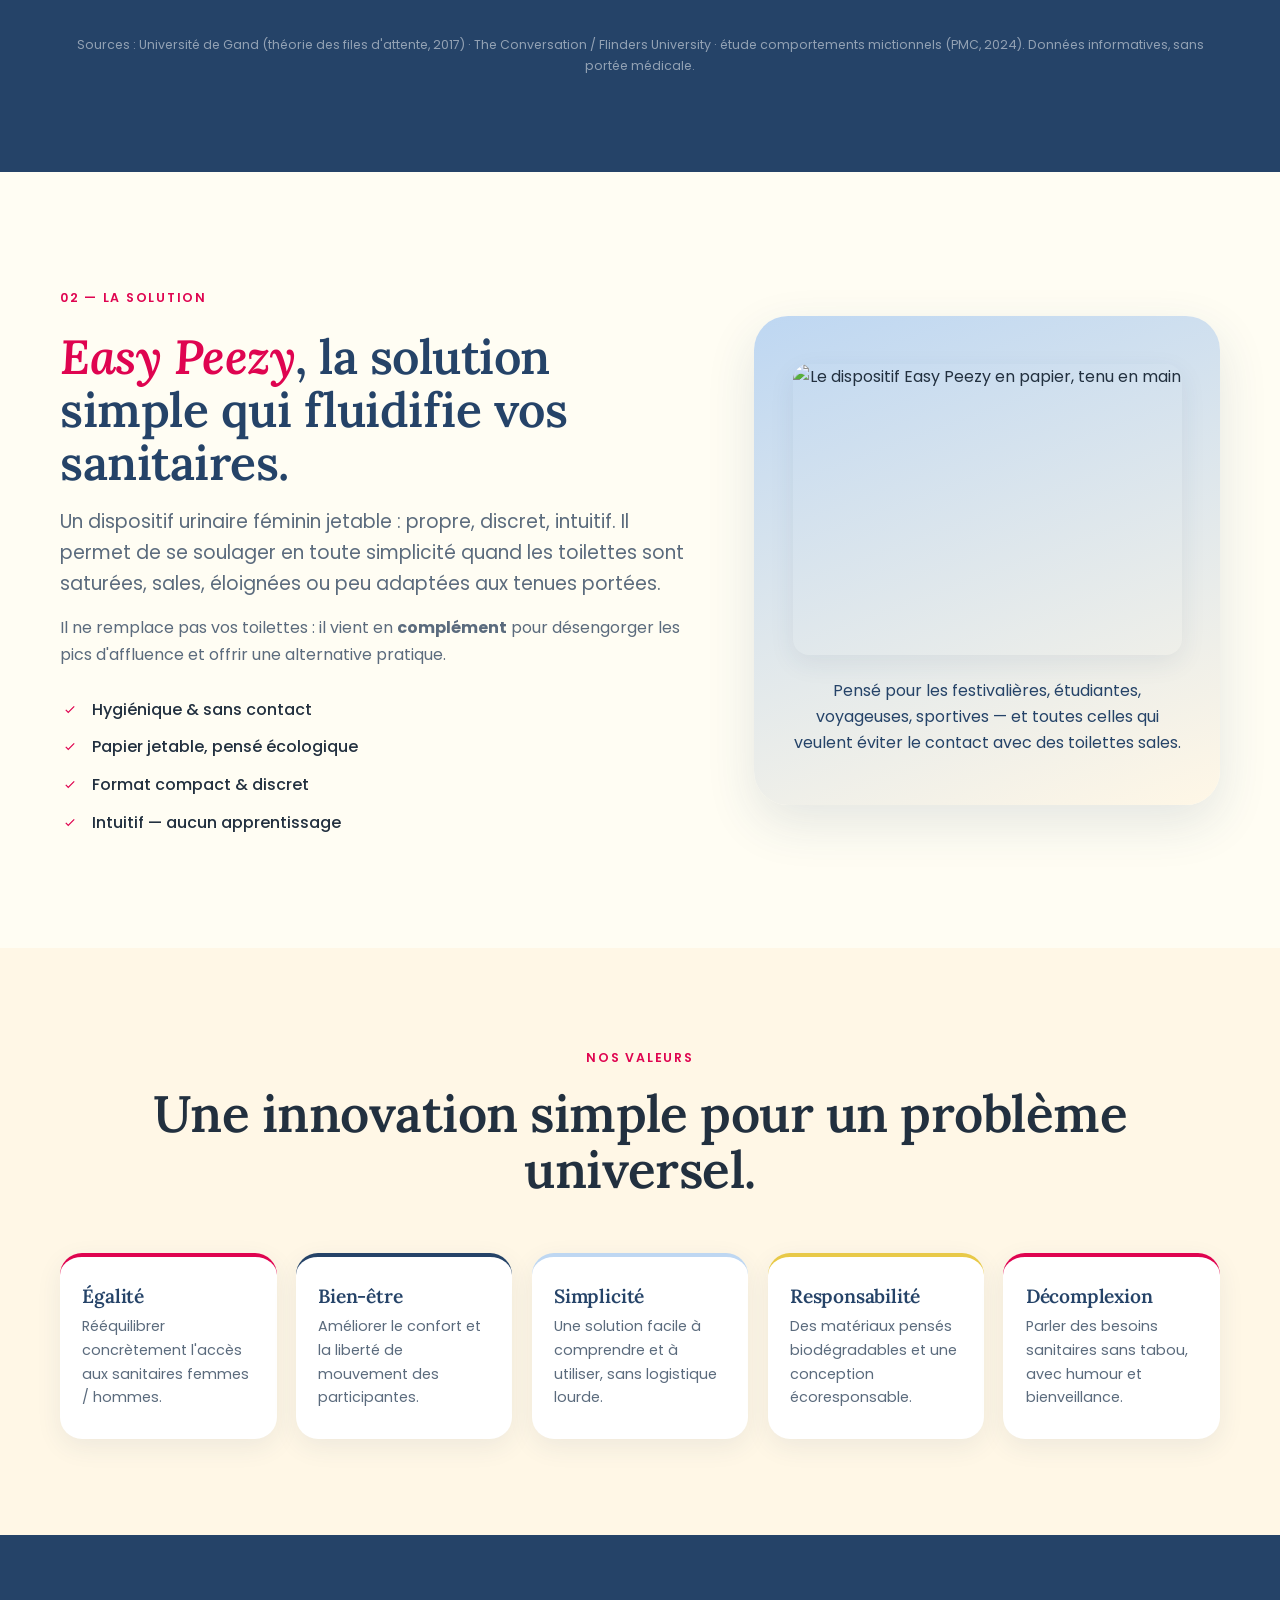
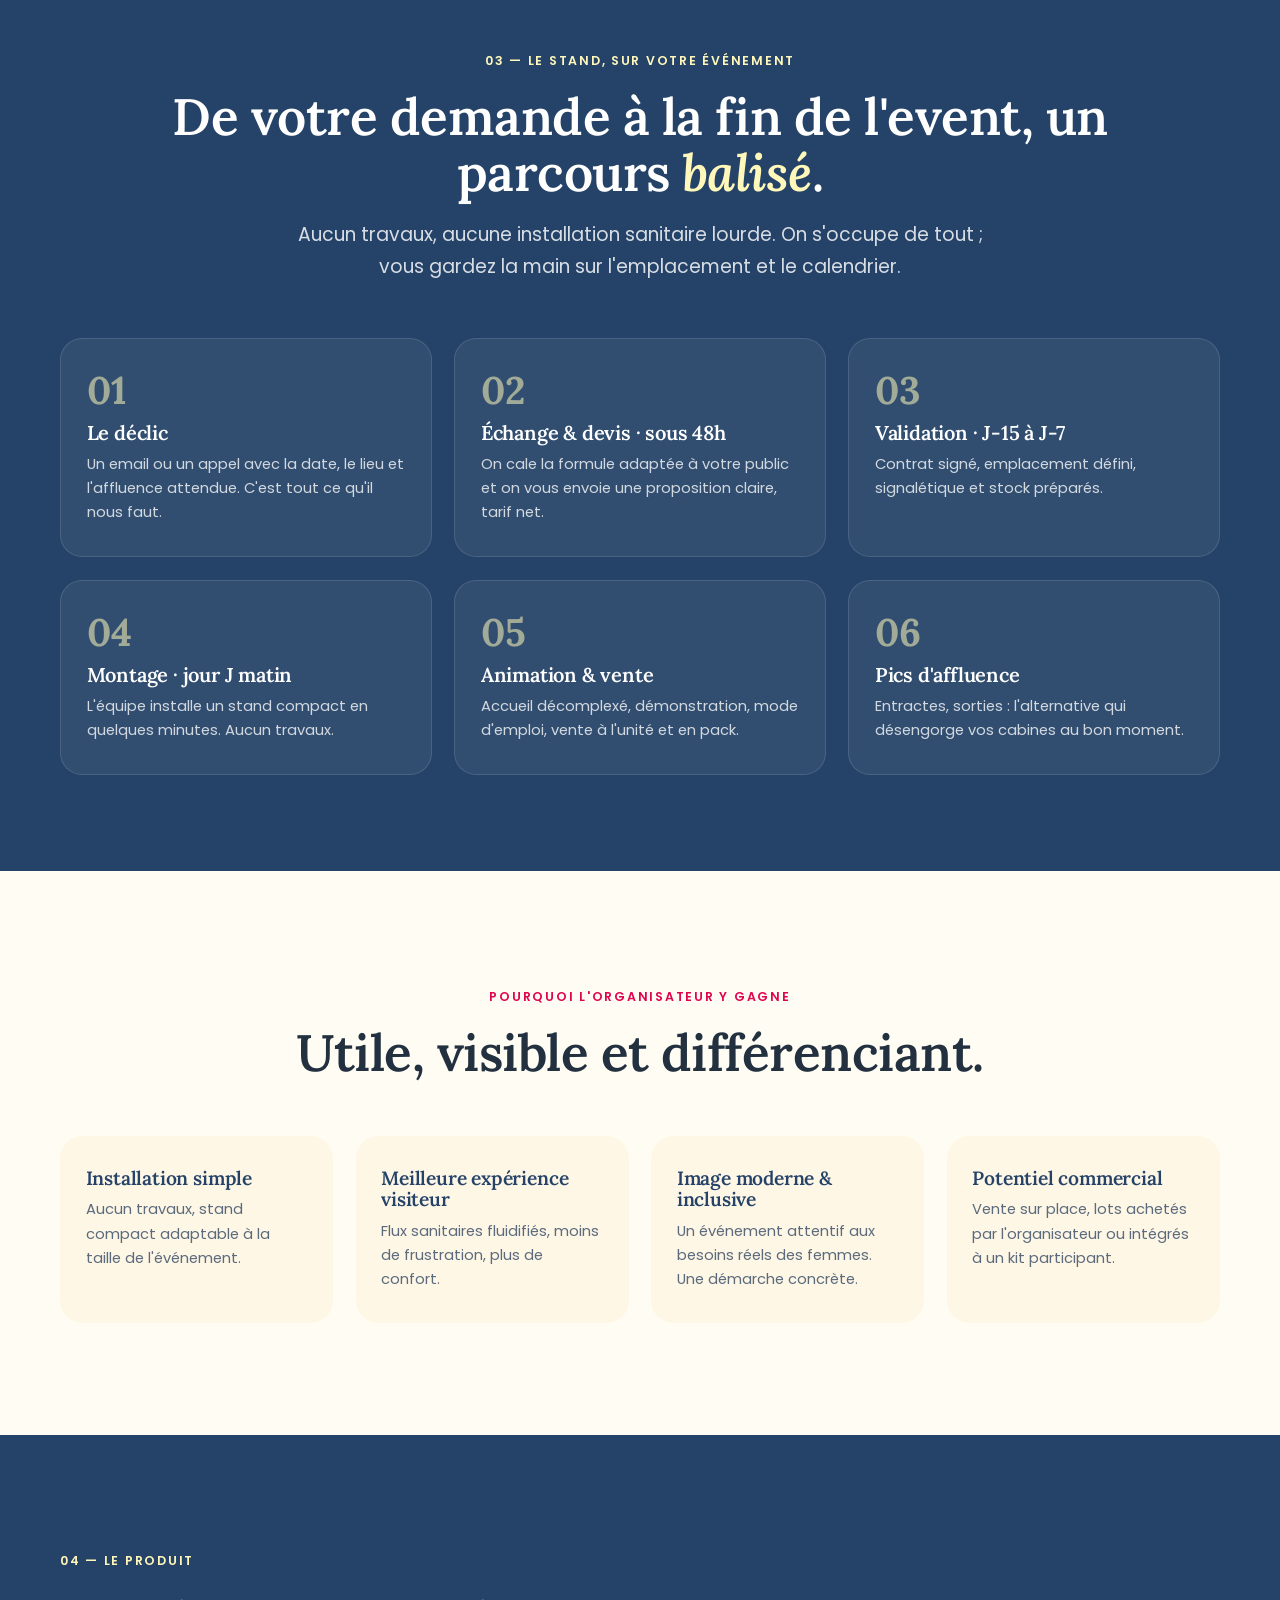
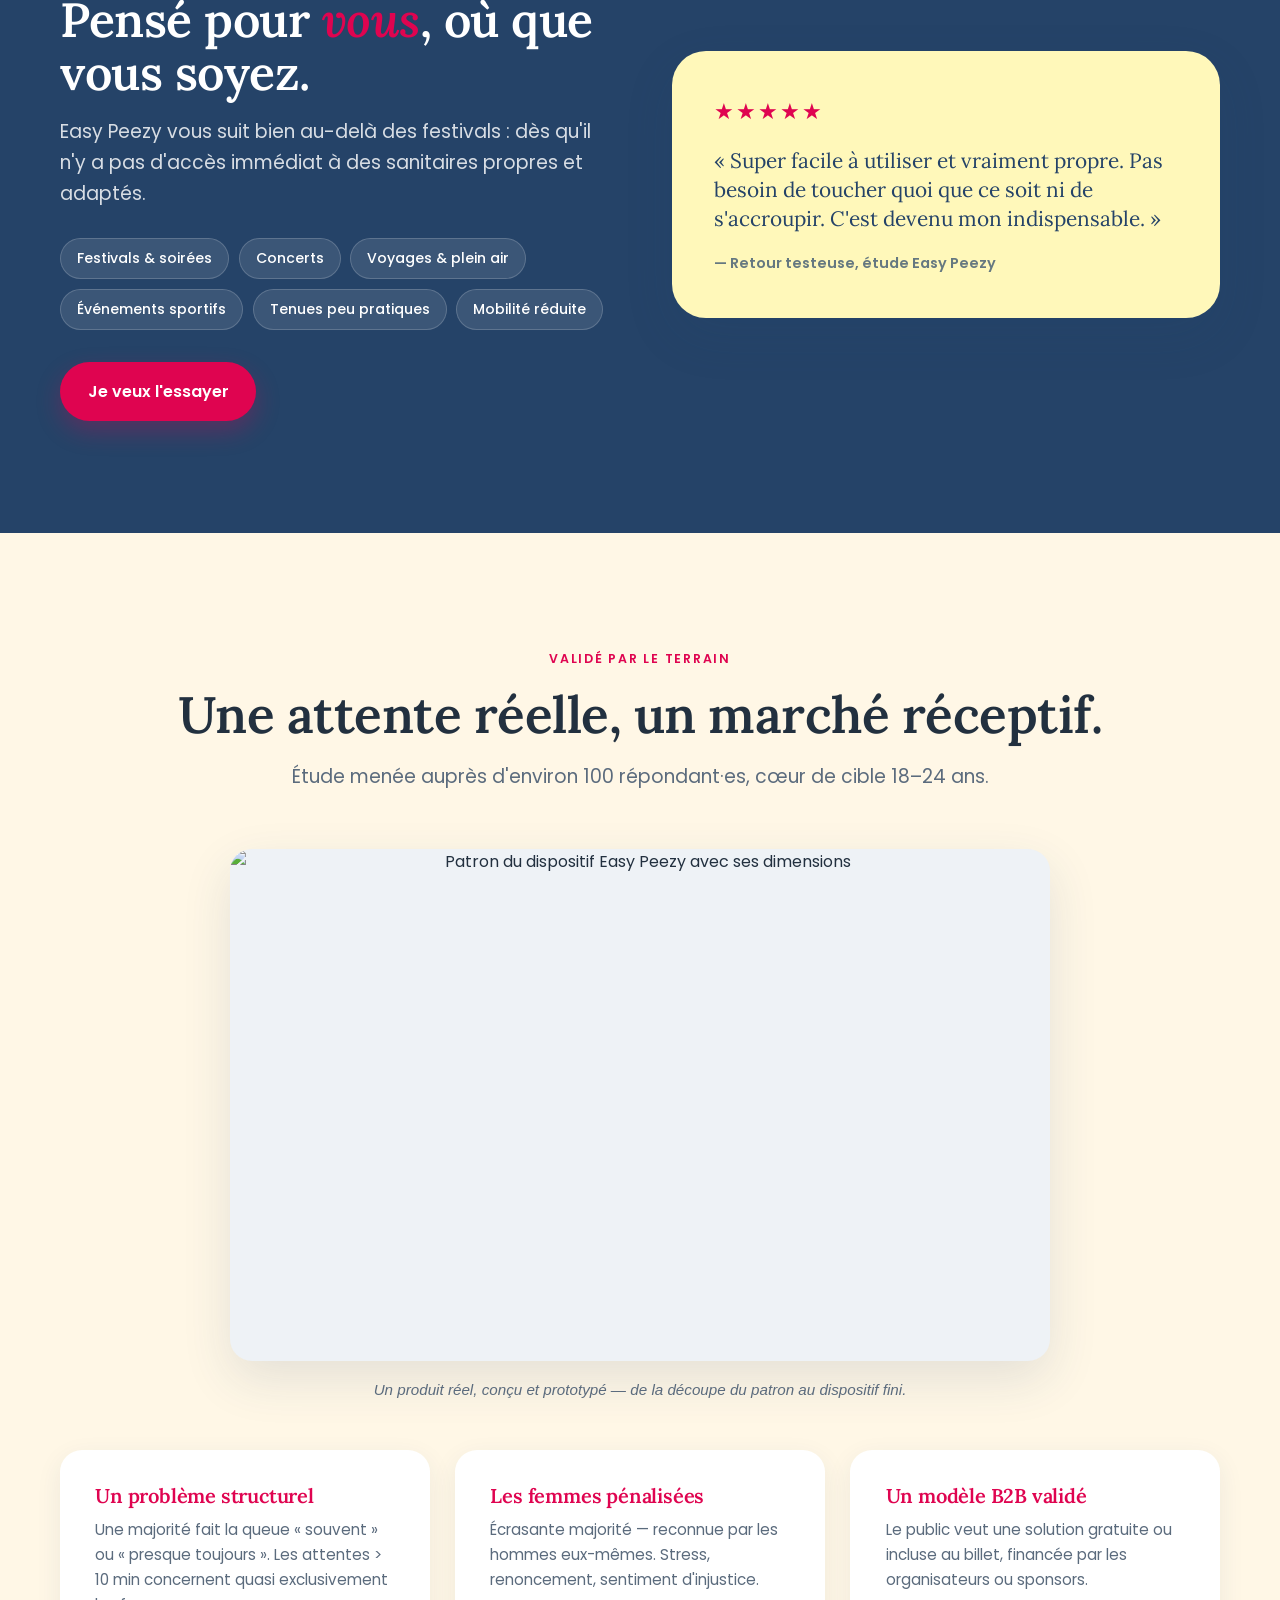
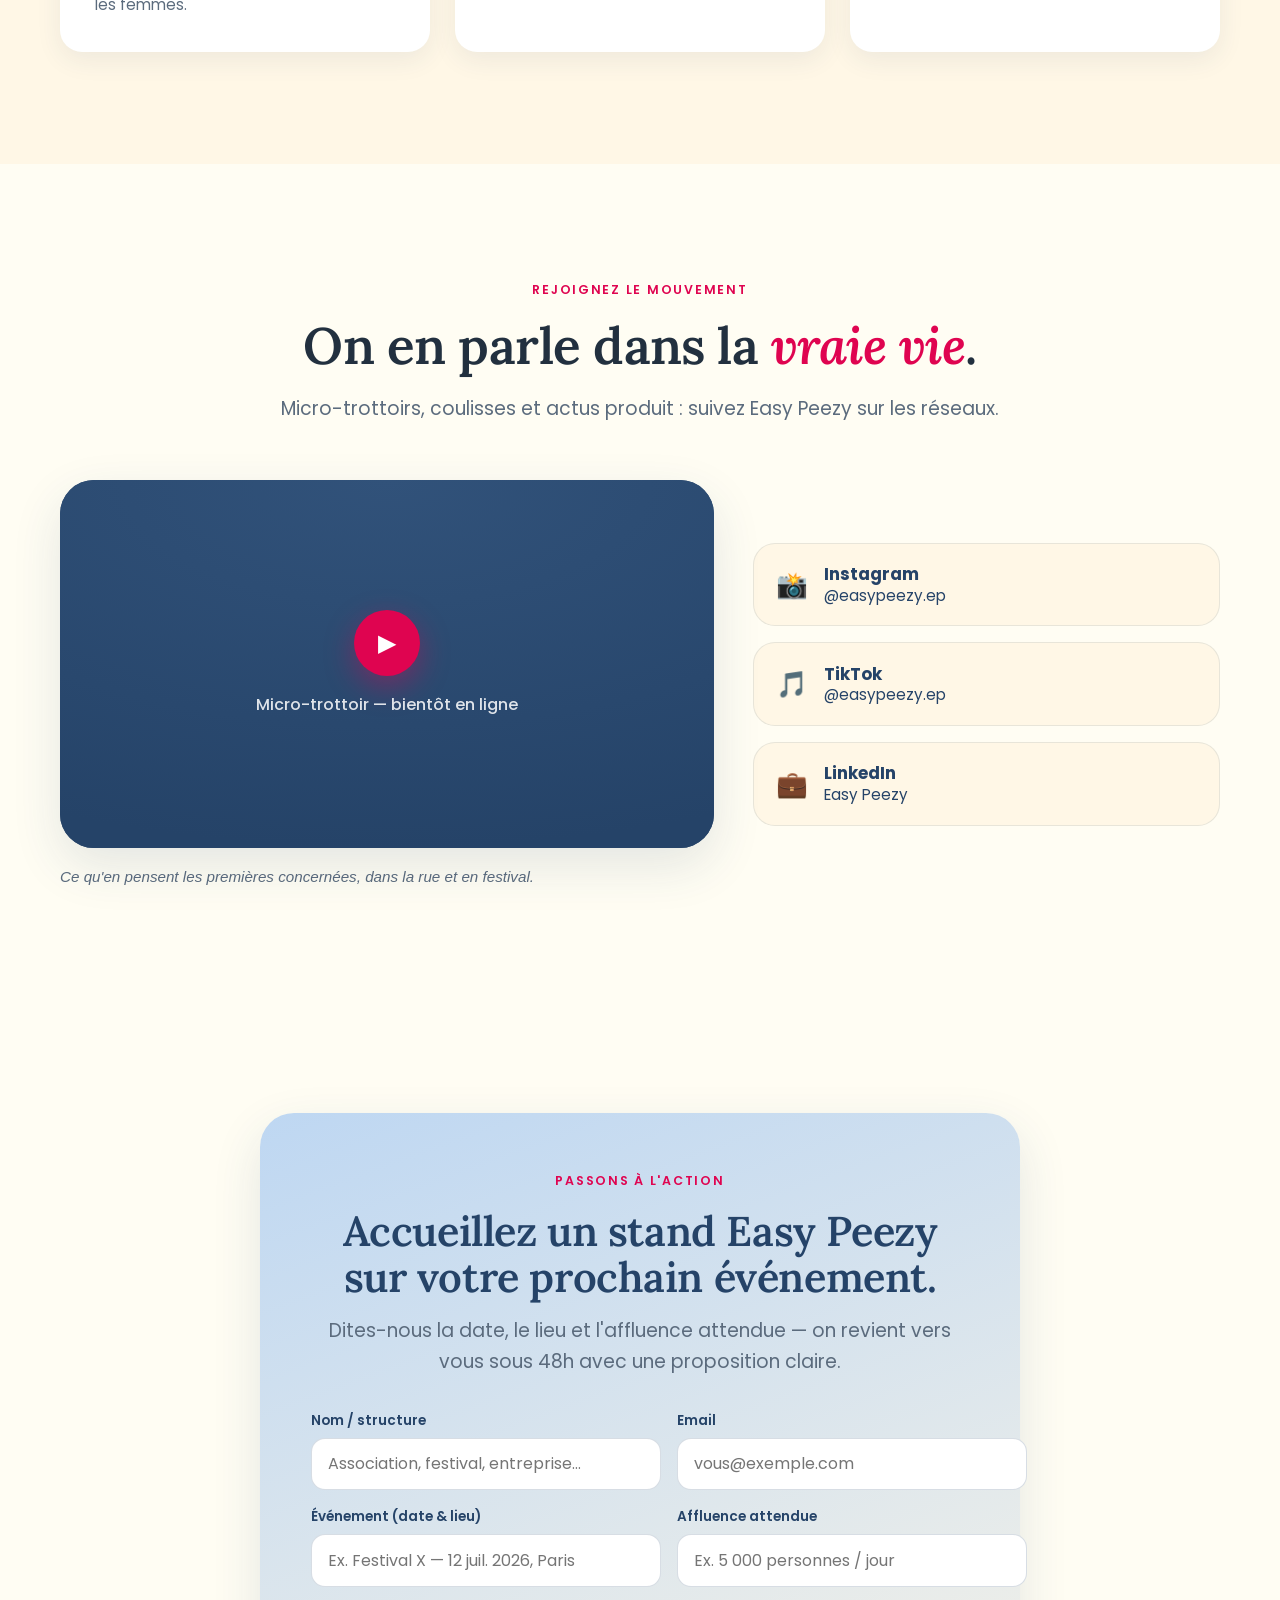
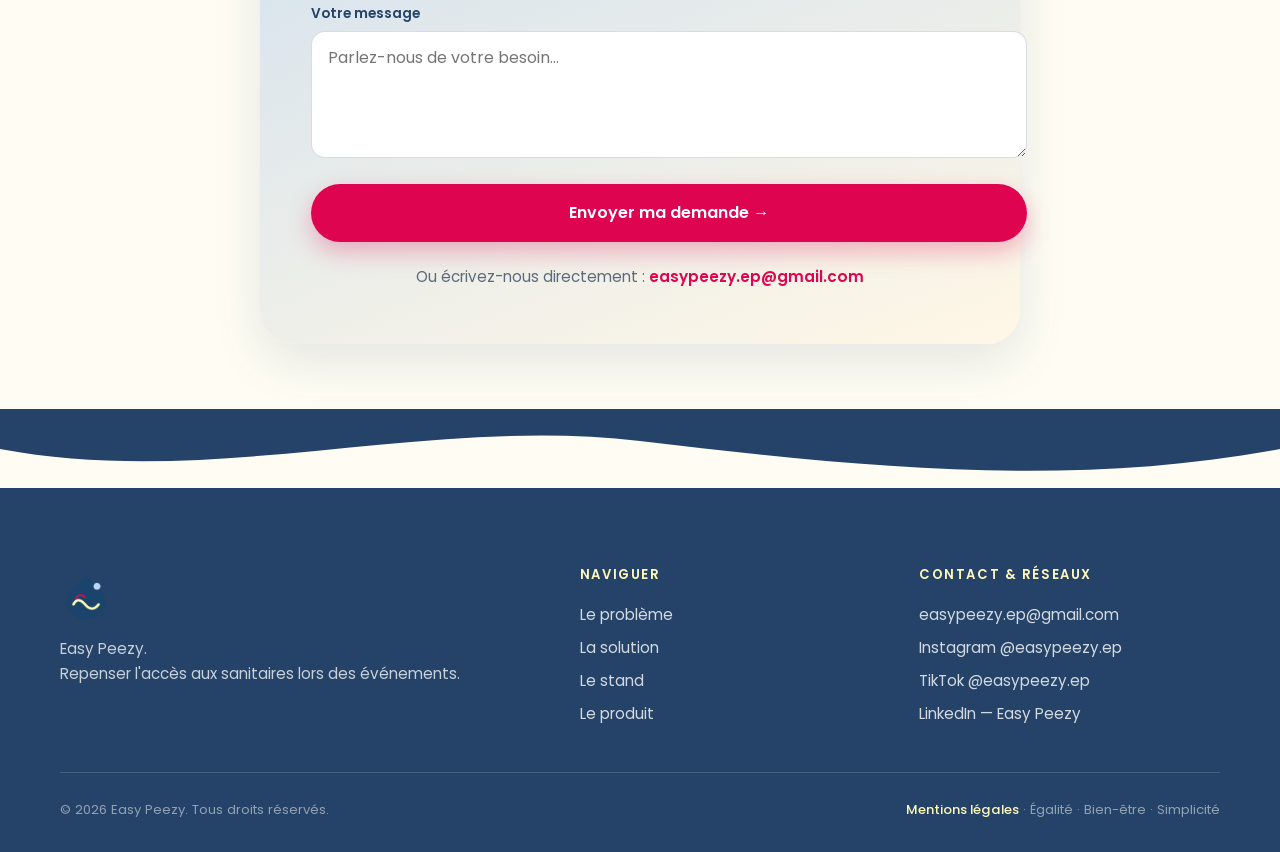
==== commit b1c23d5c: "Ajoute page mentions légales (LCEN + RGPD) + lien footer Co-Authored-By: Claude Opus 4.8 <noreply@an" ====
--- a/index.html
+++ b/index.html
@@ -3,8 +3,8 @@
 <head>
   <meta charset="UTF-8" />
   <meta name="viewport" content="width=device-width, initial-scale=1.0" />
-  <title>Easy Peezy — féePipi · La solution sanitaire qui fluidifie vos événements</title>
-  <meta name="description" content="féePipi par Easy Peezy : dispositif urinaire féminin jetable, propre et discret. Moins d'attente aux toilettes, plus de confort pour vos festivals et événements." />
+  <title>Easy Peezy · La solution sanitaire qui fluidifie vos événements</title>
+  <meta name="description" content="Easy Peezy : dispositif urinaire féminin jetable, propre et discret. Moins d'attente aux toilettes, plus de confort pour vos festivals et événements." />
   <link rel="icon" type="image/png" href="assets/logo.png" />
   <link rel="preconnect" href="https://fonts.googleapis.com" />
   <link rel="preconnect" href="https://fonts.gstatic.com" crossorigin />
@@ -36,7 +36,7 @@
     <div class="hero__inner">
       <p class="hero__eyebrow reveal">Solution sanitaire événementielle</p>
       <h1 class="hero__title reveal">Et si les toilettes n'étaient plus le<br /><em>point noir</em> de votre événement&nbsp;?</h1>
-      <p class="hero__sub reveal">Moins d'attente, plus de confort. Le stand <strong>féePipi</strong> qui fluidifie vos files et améliore concrètement l'expérience de vos participantes.</p>
+      <p class="hero__sub reveal">Moins d'attente, plus de confort. Le stand <strong>Easy Peezy</strong> qui fluidifie vos files et améliore concrètement l'expérience de vos participantes.</p>
       <div class="hero__cta reveal">
         <a href="#contact" class="btn btn--primary">Je suis organisateur·rice →</a>
         <a href="#produit" class="btn btn--ghost">Découvrir le produit</a>
@@ -67,8 +67,8 @@
     <div class="solution__grid">
       <div class="solution__text reveal">
         <span class="kicker">02 — La solution</span>
-        <h2><em>féePipi</em>, la solution simple qui fluidifie vos sanitaires.</h2>
-        <p class="lead">Un dispositif urinaire féminin jetable&nbsp;: propre, discret, intuitif. Il permet de faire pipi plus facilement quand les toilettes sont saturées, sales, éloignées ou peu adaptées aux tenues portées.</p>
+        <h2><em>Easy Peezy</em>, la solution simple qui fluidifie vos sanitaires.</h2>
+        <p class="lead">Un dispositif urinaire féminin jetable&nbsp;: propre, discret, intuitif. Il permet de se soulager en toute simplicité quand les toilettes sont saturées, sales, éloignées ou peu adaptées aux tenues portées.</p>
         <p>Il ne remplace pas vos toilettes&nbsp;: il vient en <strong>complément</strong> pour désengorger les pics d'affluence et offrir une alternative pratique.</p>
         <ul class="checks">
           <li>Hygiénique &amp; sans contact</li>
@@ -78,7 +78,7 @@
         </ul>
       </div>
       <div class="solution__card reveal">
-        <img src="assets/logo.png" alt="féePipi" />
+        <img src="assets/produit-cone.jpg" alt="Le dispositif Easy Peezy en papier, tenu en main" class="solution__photo" />
         <p class="solution__caption">Pensé pour les festivalières, étudiantes, voyageuses, sportives — et toutes celles qui veulent éviter le contact avec des toilettes sales.</p>
       </div>
     </div>
@@ -136,7 +136,7 @@
       <div class="product__text reveal">
         <span class="kicker kicker--light">04 — Le produit</span>
         <h2>Pensé pour <em>vous</em>, où que vous soyez.</h2>
-        <p class="lead">féePipi vous suit bien au-delà des festivals&nbsp;: dès qu'il n'y a pas d'accès immédiat à des sanitaires propres et adaptés.</p>
+        <p class="lead">Easy Peezy vous suit bien au-delà des festivals&nbsp;: dès qu'il n'y a pas d'accès immédiat à des sanitaires propres et adaptés.</p>
         <div class="usecases">
           <span>Festivals &amp; soirées</span>
           <span>Concerts</span>
@@ -164,10 +164,48 @@
       <h2>Une attente réelle, un marché réceptif.</h2>
       <p class="lead">Étude menée auprès d'environ 100 répondant·es, cœur de cible 18–24 ans.</p>
     </div>
+    <figure class="proto reveal">
+      <img src="assets/produit-patron.jpg" alt="Patron du dispositif Easy Peezy avec ses dimensions" />
+      <figcaption>Un produit réel, conçu et prototypé — de la découpe du patron au dispositif fini.</figcaption>
+    </figure>
     <div class="proof__grid">
       <div class="proof__item reveal"><h3>Un problème structurel</h3><p>Une majorité fait la queue « souvent » ou « presque toujours ». Les attentes &gt; 10 min concernent quasi exclusivement les femmes.</p></div>
       <div class="proof__item reveal"><h3>Les femmes pénalisées</h3><p>Écrasante majorité — reconnue par les hommes eux-mêmes. Stress, renoncement, sentiment d'injustice.</p></div>
       <div class="proof__item reveal"><h3>Un modèle B2B validé</h3><p>Le public veut une solution gratuite ou incluse au billet, financée par les organisateurs ou sponsors.</p></div>
+    </div>
+  </section>
+
+  <!-- ============ RÉSEAUX & MICRO-TROTTOIR ============ -->
+  <section class="social" id="social">
+    <div class="section__head reveal">
+      <span class="kicker">Rejoignez le mouvement</span>
+      <h2>On en parle dans la <em>vraie vie</em>.</h2>
+      <p class="lead">Micro-trottoirs, coulisses et actus produit&nbsp;: suivez Easy Peezy sur les réseaux.</p>
+    </div>
+    <div class="social__grid">
+      <figure class="social__video reveal">
+        <div class="social__video-embed" data-video>
+          <div class="social__video-ph">
+            <span class="social__play">▶</span>
+            <p>Micro-trottoir — bientôt en ligne</p>
+          </div>
+        </div>
+        <figcaption>Ce qu'en pensent les premières concernées, dans la rue et en festival.</figcaption>
+      </figure>
+      <div class="social__links reveal">
+        <a class="social__link" href="https://instagram.com/easypeezy.ep" target="_blank" rel="noopener">
+          <span class="social__ic">📸</span>
+          <span><strong>Instagram</strong><br />@easypeezy.ep</span>
+        </a>
+        <a class="social__link" href="https://www.tiktok.com/@easypeezy.ep" target="_blank" rel="noopener">
+          <span class="social__ic">🎵</span>
+          <span><strong>TikTok</strong><br />@easypeezy.ep</span>
+        </a>
+        <a class="social__link" href="#" target="_blank" rel="noopener">
+          <span class="social__ic">💼</span>
+          <span><strong>LinkedIn</strong><br />Easy Peezy</span>
+        </a>
+      </div>
     </div>
   </section>
 
@@ -195,7 +233,7 @@
     <div class="footer__inner">
       <div class="footer__brand">
         <img src="assets/logo.png" alt="Easy Peezy" />
-        <p>Easy Peezy — féePipi.<br />Repenser l'accès aux sanitaires lors des événements.</p>
+        <p>Easy Peezy.<br />Repenser l'accès aux sanitaires lors des événements.</p>
       </div>
       <div class="footer__col">
         <h4>Naviguer</h4>
@@ -205,15 +243,16 @@
         <a href="#produit">Le produit</a>
       </div>
       <div class="footer__col">
-        <h4>Contact</h4>
+        <h4>Contact &amp; réseaux</h4>
         <a href="mailto:easypeezy.ep@gmail.com">easypeezy.ep@gmail.com</a>
         <a href="https://instagram.com/easypeezy.ep" target="_blank" rel="noopener">Instagram @easypeezy.ep</a>
-        <a href="#" target="_blank" rel="noopener">TikTok</a>
+        <a href="https://www.tiktok.com/@easypeezy.ep" target="_blank" rel="noopener">TikTok @easypeezy.ep</a>
+        <a href="#" target="_blank" rel="noopener">LinkedIn — Easy Peezy</a>
       </div>
     </div>
     <div class="footer__bottom">
       <span>© 2026 Easy Peezy. Tous droits réservés.</span>
-      <span>Égalité · Bien-être · Simplicité</span>
+      <span><a href="mentions-legales.html">Mentions légales</a> · Égalité · Bien-être · Simplicité</span>
     </div>
   </footer>
 
--- a/css/style.css
+++ b/css/style.css
@@ -131,7 +131,31 @@
   mask:url("data:image/svg+xml;utf8,<svg xmlns='http://www.w3.org/2000/svg' viewBox='0 0 24 24'><path fill='white' d='M9 16.2l-3.5-3.5L4 14.2 9 19.2 20 8.2l-1.5-1.5z'/></svg>") center/70% no-repeat}
 .solution__card{background:linear-gradient(160deg,var(--baby),var(--cream-2));border-radius:var(--radius-lg);padding:3rem 2.4rem;text-align:center;box-shadow:var(--shadow)}
 .solution__card img{width:150px;margin:0 auto 1.4rem}
+.solution__photo{width:100%!important;max-width:none;aspect-ratio:4/3;object-fit:cover;border-radius:calc(var(--radius) - 6px);margin:0 auto 1.4rem;box-shadow:var(--shadow-soft)}
 .solution__caption{color:var(--navy);font-size:1rem}
+
+/* prototype figure */
+.proto{max-width:820px;margin:0 auto 3rem;text-align:center}
+.proto img{width:100%;aspect-ratio:16/10;object-fit:cover;border-radius:var(--radius);box-shadow:var(--shadow);background:#eef2f6}
+.proto figcaption{margin-top:1rem;color:var(--muted);font-size:.95rem;font-style:italic}
+
+/* ============ SOCIAL / MICRO-TROTTOIR ============ */
+.social{padding:7rem 24px}
+.social__grid{max-width:var(--max);margin:0 auto;display:grid;grid-template-columns:1.4fr 1fr;gap:2.4rem;align-items:stretch}
+.social__video{margin:0}
+.social__video-embed{position:relative;aspect-ratio:16/9;border-radius:var(--radius-lg);overflow:hidden;box-shadow:var(--shadow);background:var(--navy)}
+.social__video-embed iframe,.social__video-embed video{position:absolute;inset:0;width:100%;height:100%;border:0}
+.social__video-ph{position:absolute;inset:0;display:flex;flex-direction:column;align-items:center;justify-content:center;gap:1rem;
+  background:radial-gradient(120% 100% at 50% 0%,#31527a,var(--navy));color:#fff}
+.social__play{width:66px;height:66px;border-radius:50%;background:var(--crimson);display:flex;align-items:center;justify-content:center;font-size:1.5rem;box-shadow:0 10px 30px rgba(223,4,80,.4)}
+.social__video-ph p{color:rgba(255,255,255,.85);font-weight:500}
+.social__video figcaption{margin-top:1rem;color:var(--muted);font-size:.95rem;font-style:italic}
+.social__links{display:flex;flex-direction:column;gap:1rem;justify-content:center}
+.social__link{display:flex;align-items:center;gap:1rem;background:var(--cream-2);border:1.5px solid rgba(37,67,104,.1);border-radius:var(--radius);padding:1.2rem 1.4rem;transition:transform .2s ease,box-shadow .2s ease,border-color .2s ease}
+.social__link:hover{transform:translateY(-3px);box-shadow:var(--shadow);border-color:var(--crimson)}
+.social__ic{font-size:1.6rem;flex-shrink:0}
+.social__link span:last-child{color:var(--navy);font-size:.95rem;line-height:1.35}
+.social__link strong{font-size:1.05rem}
 
 /* ============ VALEURS ============ */
 .values{padding:6rem 24px;background:var(--cream-2)}
@@ -210,6 +234,23 @@
 .footer__col a{display:block;color:rgba(255,255,255,.8);font-size:.95rem;padding:.25rem 0;transition:color .18s ease}
 .footer__col a:hover{color:var(--butter)}
 .footer__bottom{max-width:var(--max);margin:1.6rem auto 0;display:flex;justify-content:space-between;gap:1rem;flex-wrap:wrap;font-size:.82rem;color:rgba(255,255,255,.5)}
+.footer__bottom a{color:var(--butter);font-weight:500}
+.footer__bottom a:hover{text-decoration:underline}
+
+/* ============ LEGAL PAGE ============ */
+.legal{padding:9rem 24px 4rem;background:var(--cream)}
+.legal__inner{max-width:820px;margin:0 auto}
+.legal__inner h1{font-size:clamp(2.2rem,5vw,3.2rem);color:var(--navy);margin:.4rem 0 .3rem}
+.legal__updated{color:var(--muted);font-size:.9rem;margin-bottom:2.6rem}
+.legal section{margin-bottom:2.4rem}
+.legal h2{font-size:1.4rem;color:var(--crimson);margin-bottom:.8rem}
+.legal p{color:var(--ink);margin-bottom:.8rem}
+.legal ul{list-style:none;display:grid;gap:.5rem;margin:.4rem 0 .8rem;padding:1.2rem 1.4rem;background:var(--cream-2);border-radius:var(--radius);border-left:4px solid var(--baby)}
+.legal li{color:var(--ink);font-size:.96rem}
+.legal a{color:var(--crimson);font-weight:600}
+.legal mark{background:var(--butter);color:var(--navy);padding:.05em .4em;border-radius:6px;font-weight:600;font-size:.92em}
+.legal__note{font-size:.88rem;color:var(--muted);font-style:italic;padding:.8rem 1rem;background:rgba(190,215,242,.28);border-radius:12px}
+.legal__back{margin-top:3rem;font-family:var(--serif);font-size:1.1rem}
 
 /* ============ REVEAL ============ */
 .reveal{opacity:0;transform:translateY(28px);transition:opacity .7s ease,transform .7s ease}
@@ -223,6 +264,7 @@
   .timeline{grid-template-columns:repeat(2,1fr)}
   .benefits__grid{grid-template-columns:repeat(2,1fr)}
   .proof__grid{grid-template-columns:1fr}
+  .social__grid{grid-template-columns:1fr}
   .footer__inner{grid-template-columns:1fr}
 }
 @media(max-width:680px){
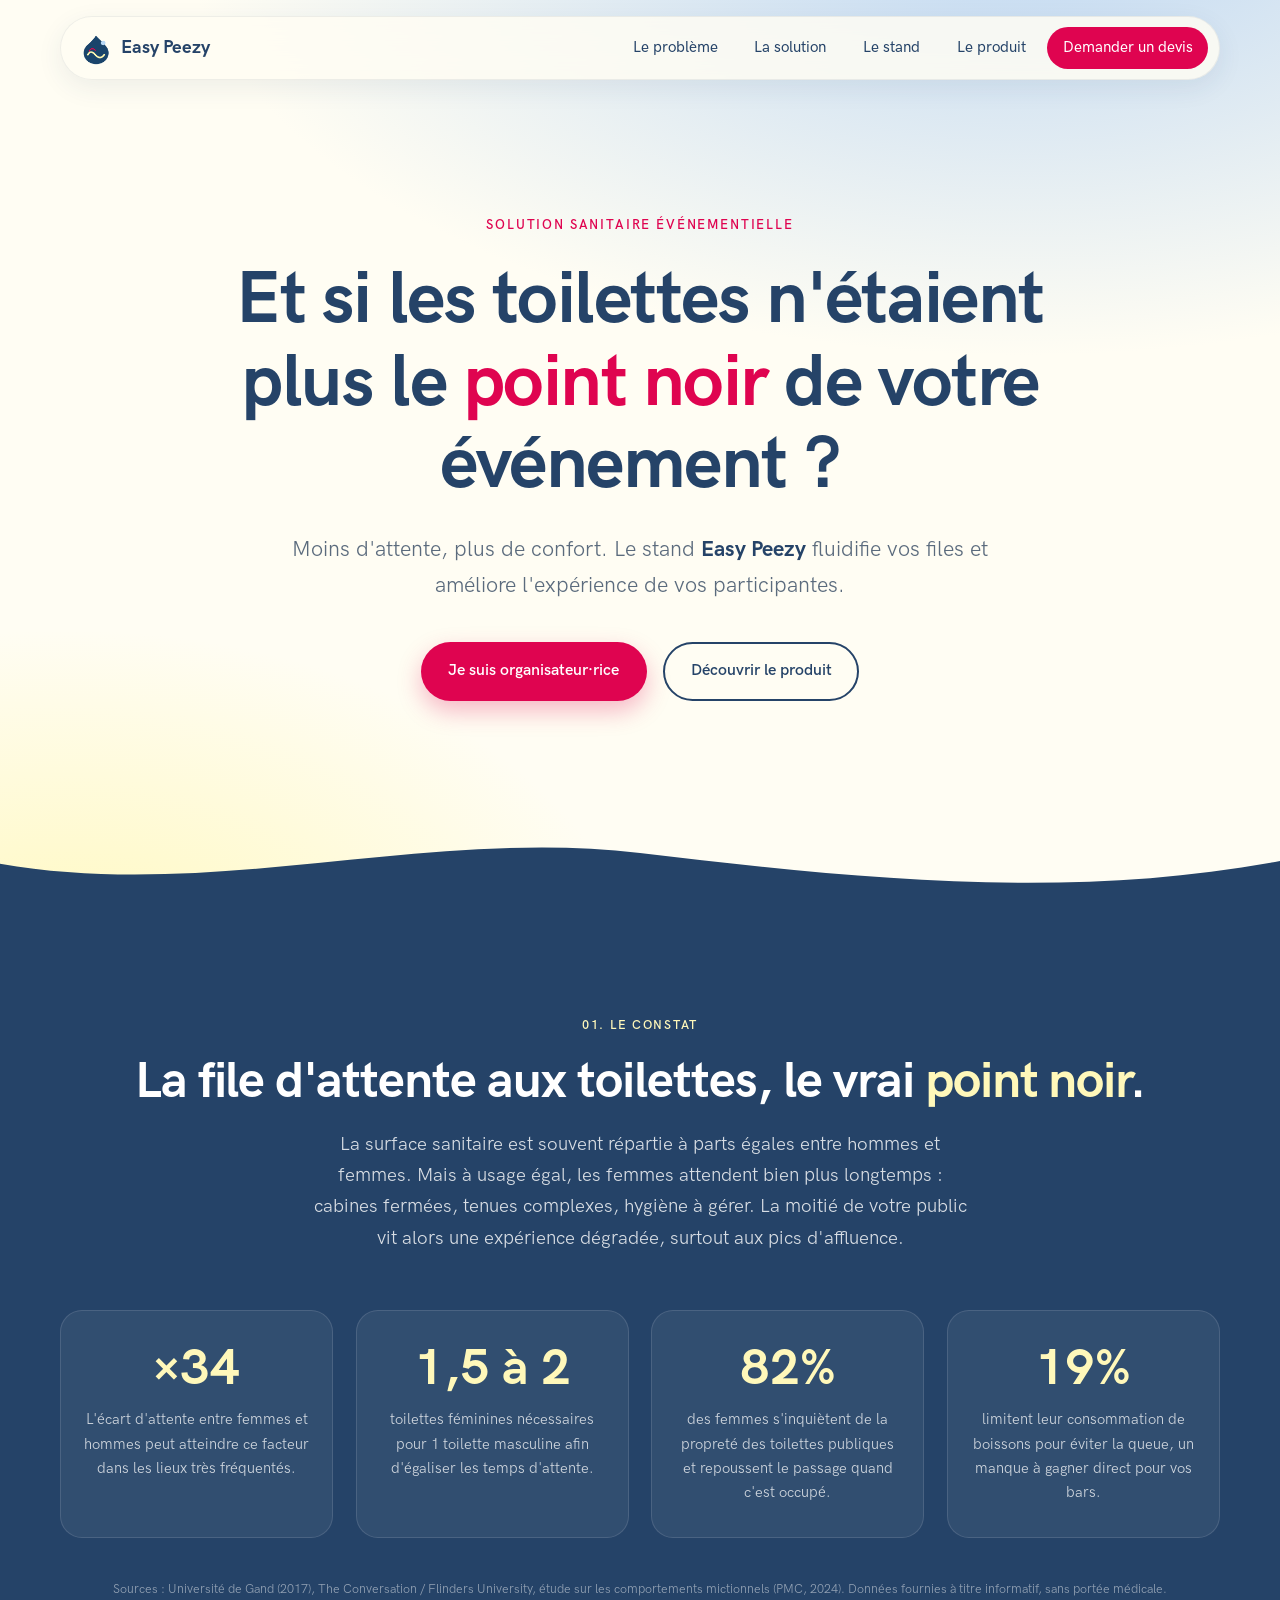
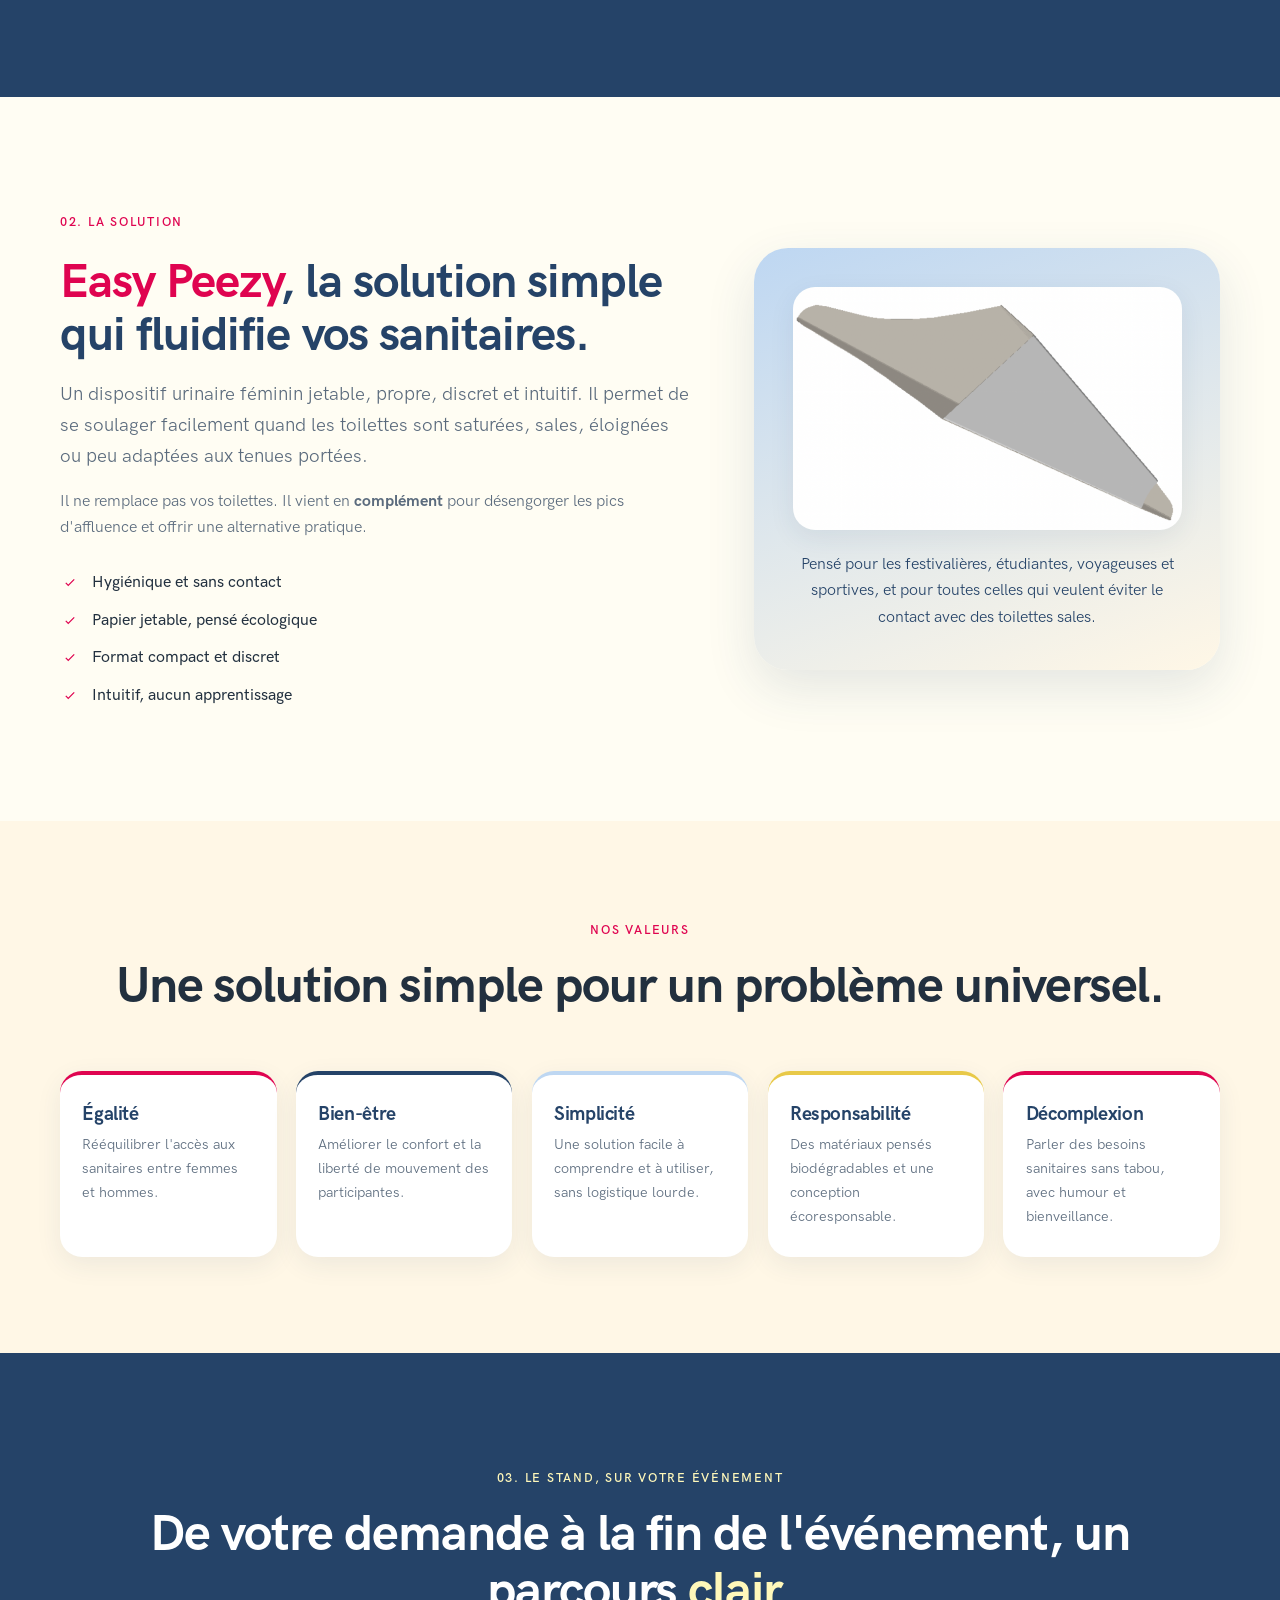
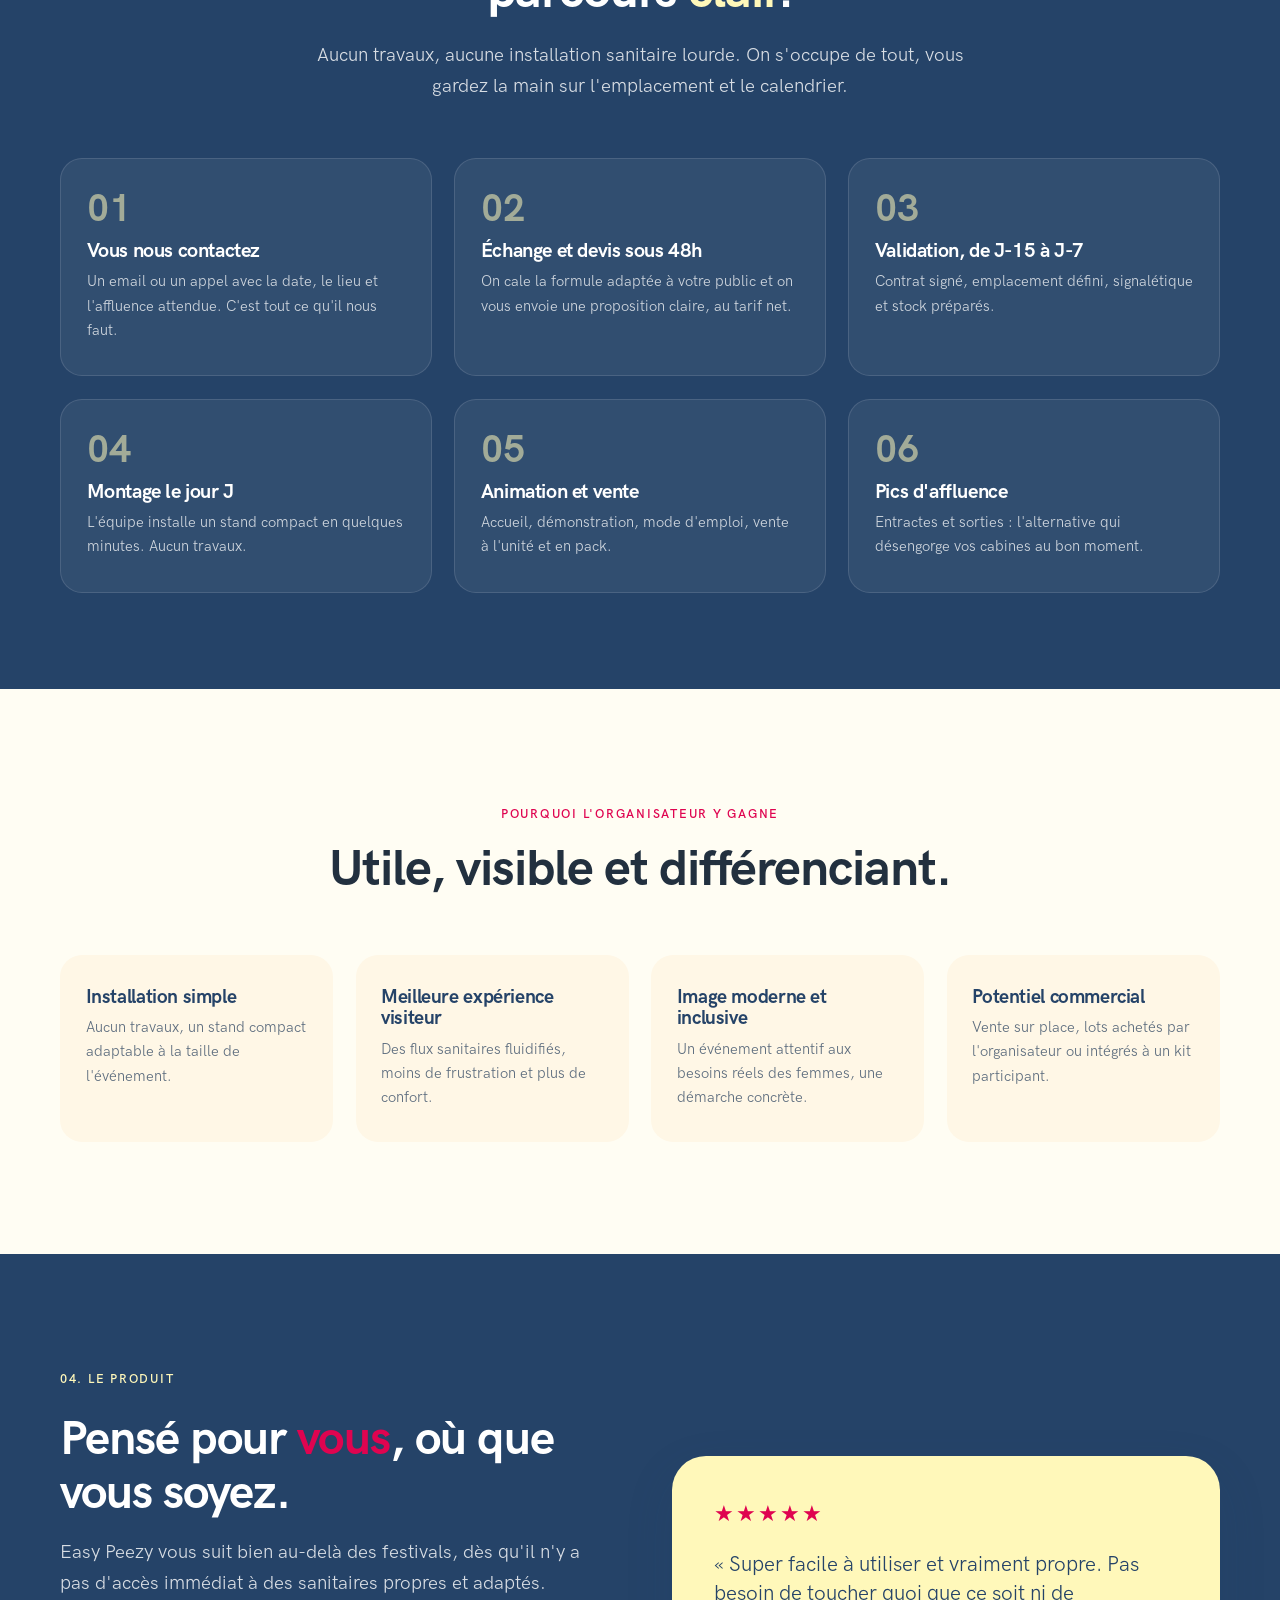
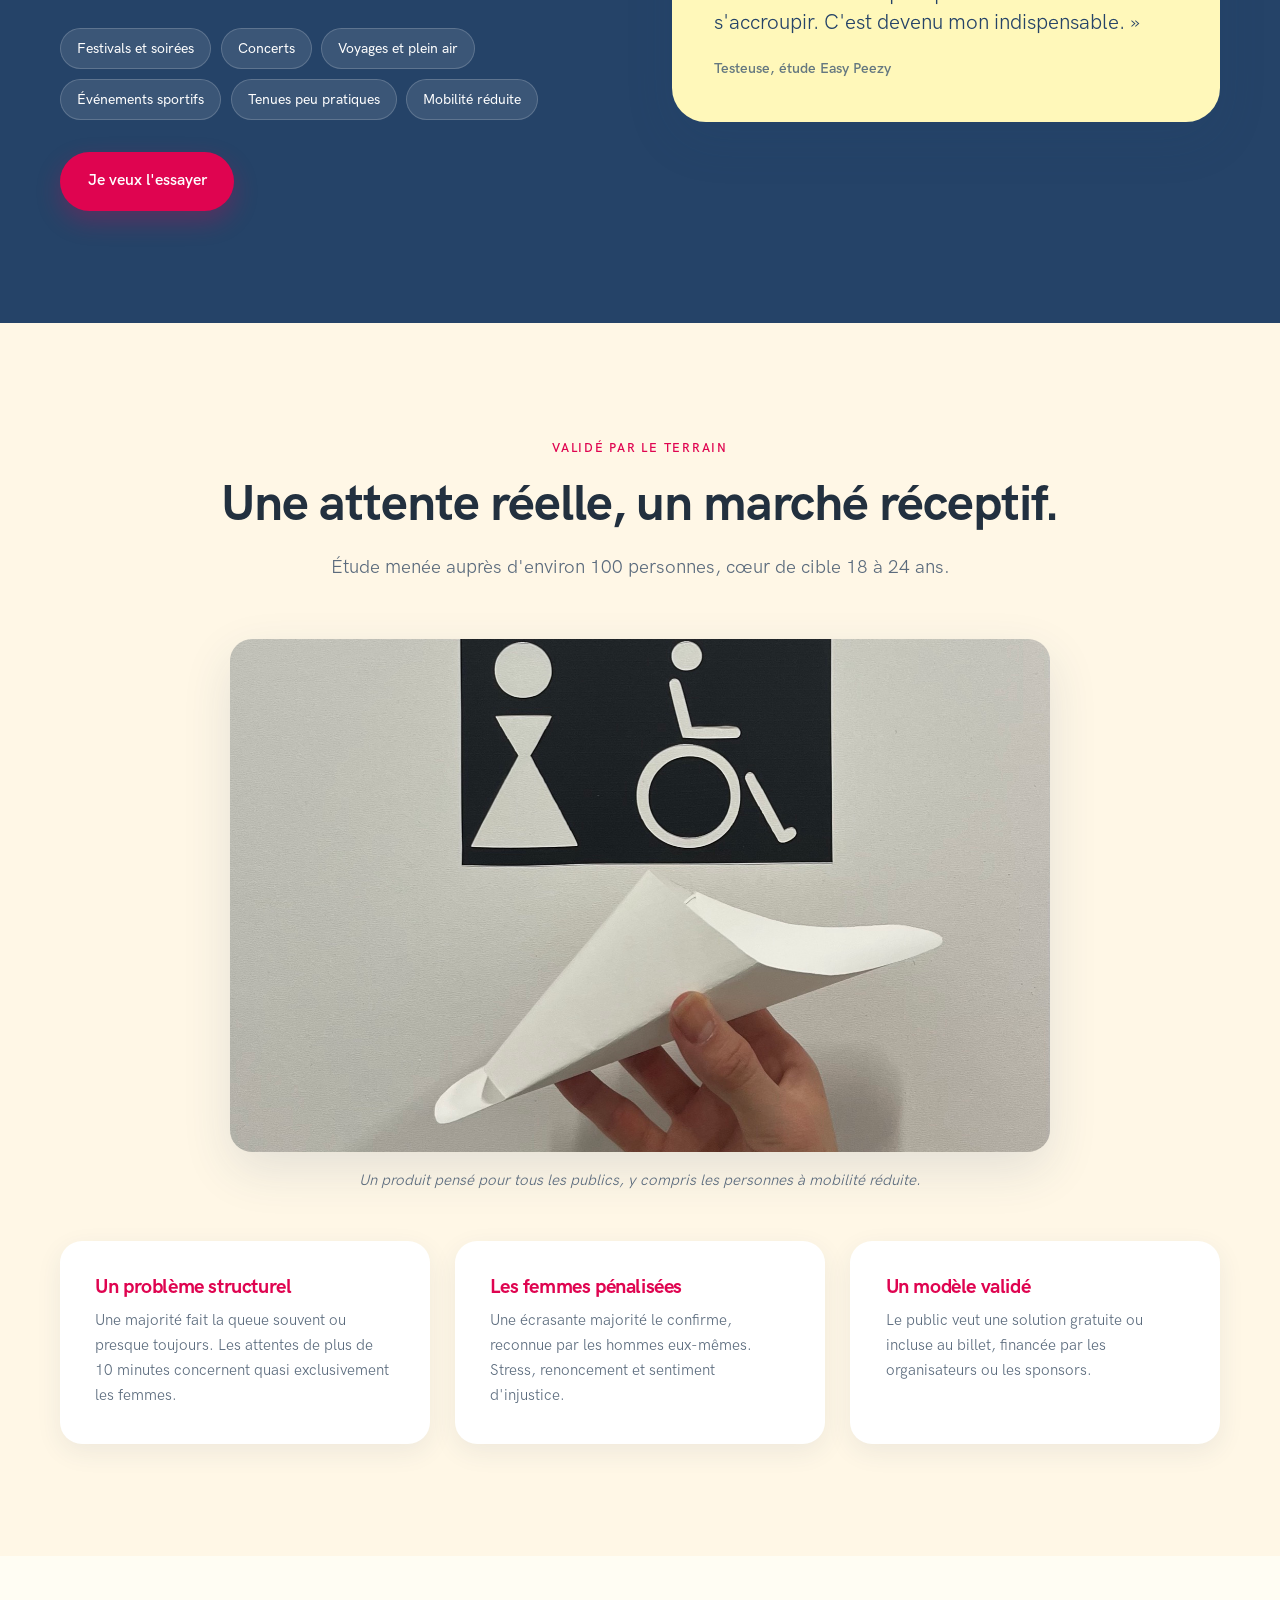
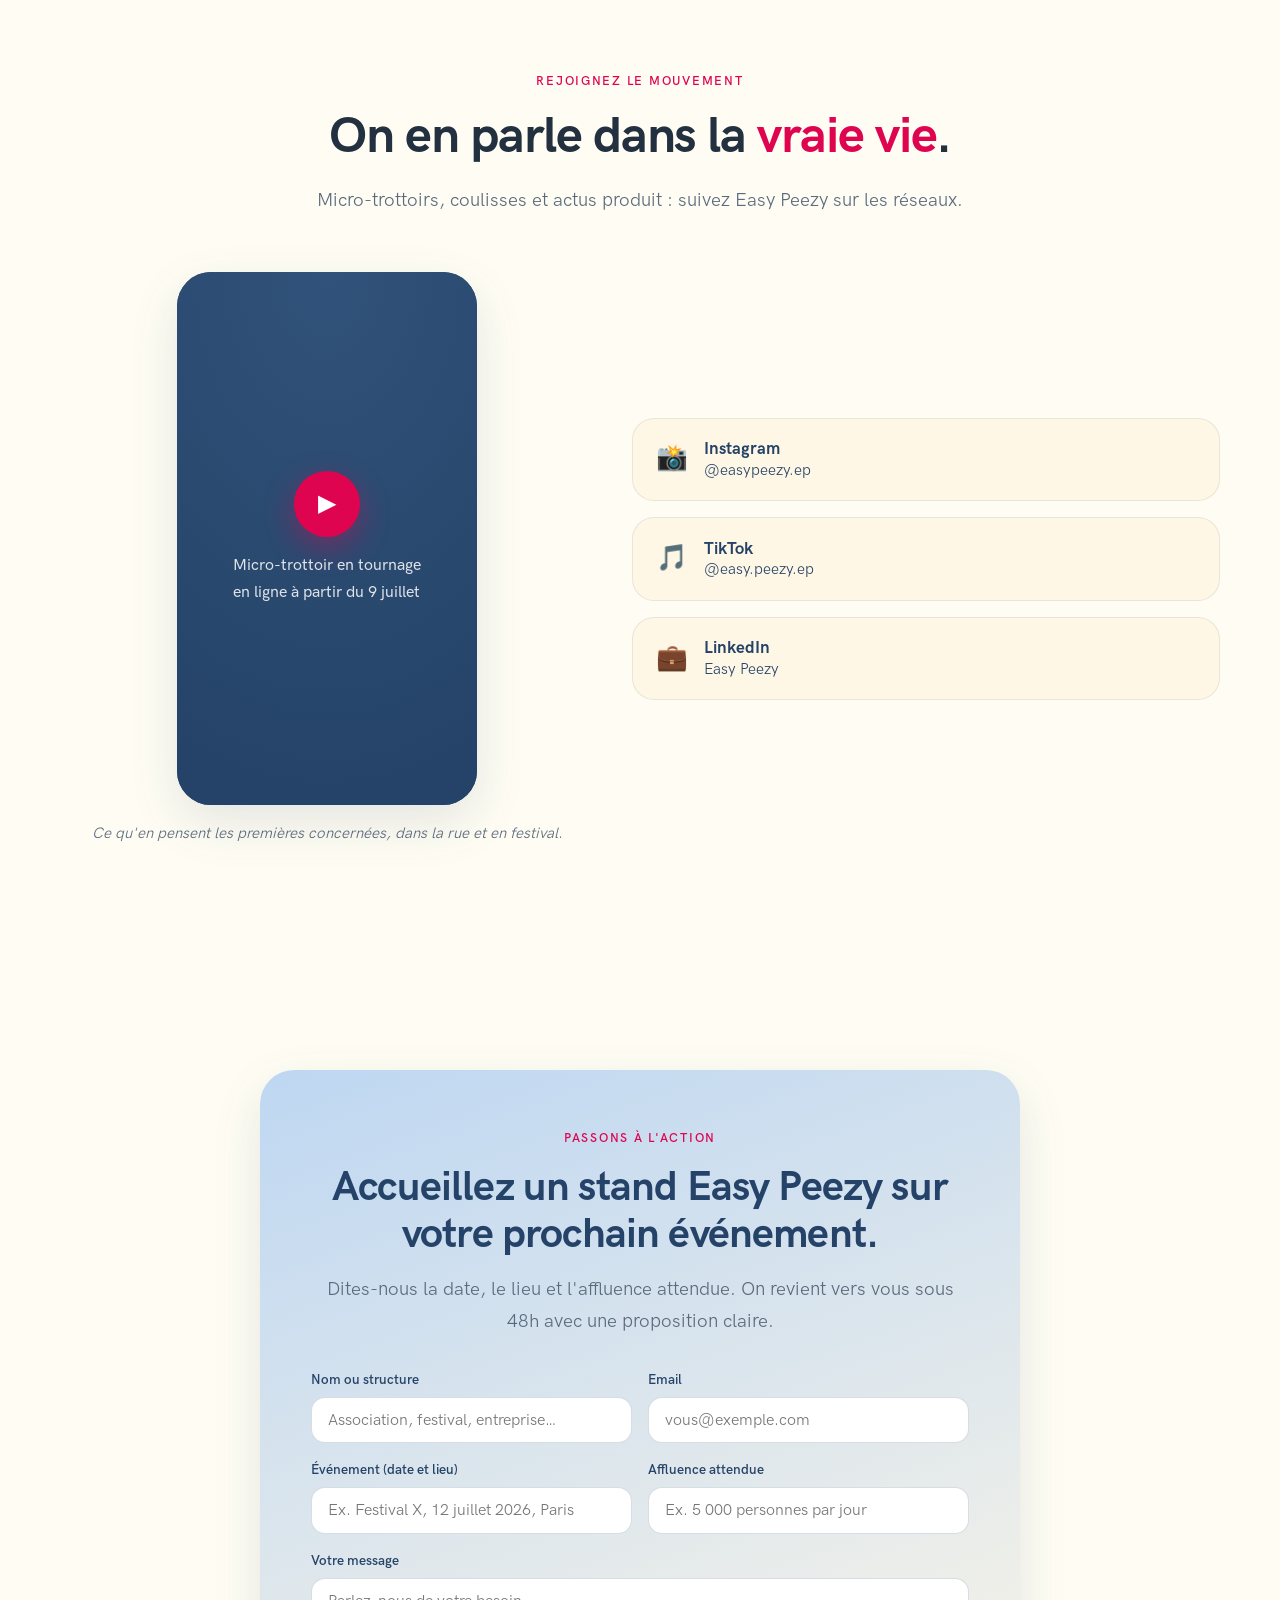
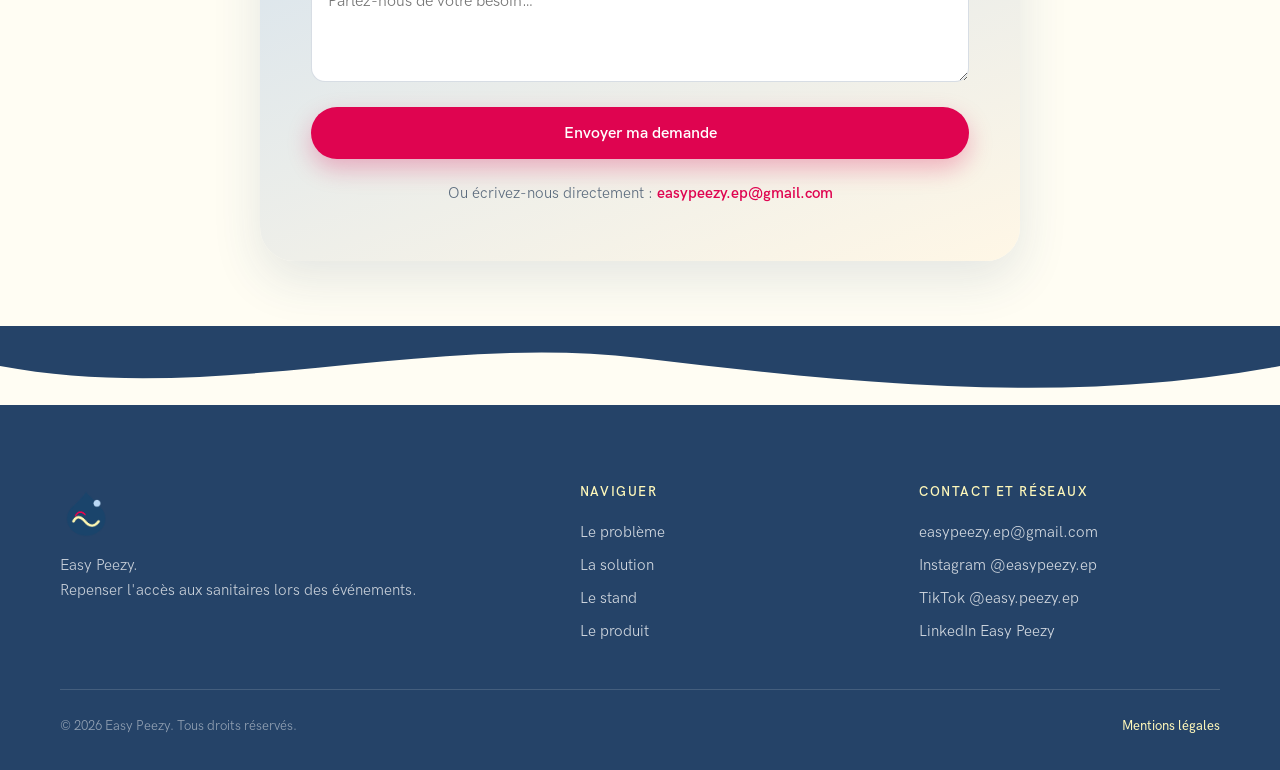
==== commit 9e29946e: "Police HK Grotesk, photos clean (3D + pictogramme), copie sans tirets longs, liens reseaux + infos l" ====
--- a/index.html
+++ b/index.html
@@ -6,9 +6,6 @@
   <title>Easy Peezy · La solution sanitaire qui fluidifie vos événements</title>
   <meta name="description" content="Easy Peezy : dispositif urinaire féminin jetable, propre et discret. Moins d'attente aux toilettes, plus de confort pour vos festivals et événements." />
   <link rel="icon" type="image/png" href="assets/logo.png" />
-  <link rel="preconnect" href="https://fonts.googleapis.com" />
-  <link rel="preconnect" href="https://fonts.gstatic.com" crossorigin />
-  <link href="https://fonts.googleapis.com/css2?family=Lora:ital,wght@0,400..700;1,400..600&family=Poppins:wght@300;400;500;600;700&display=swap" rel="stylesheet" />
   <link rel="stylesheet" href="css/style.css" />
 </head>
 <body>
@@ -35,51 +32,50 @@
   <section class="hero" id="top">
     <div class="hero__inner">
       <p class="hero__eyebrow reveal">Solution sanitaire événementielle</p>
-      <h1 class="hero__title reveal">Et si les toilettes n'étaient plus le<br /><em>point noir</em> de votre événement&nbsp;?</h1>
-      <p class="hero__sub reveal">Moins d'attente, plus de confort. Le stand <strong>Easy Peezy</strong> qui fluidifie vos files et améliore concrètement l'expérience de vos participantes.</p>
+      <h1 class="hero__title reveal">Et si les toilettes n'étaient plus le <em>point noir</em> de votre événement&nbsp;?</h1>
+      <p class="hero__sub reveal">Moins d'attente, plus de confort. Le stand <strong>Easy Peezy</strong> fluidifie vos files et améliore l'expérience de vos participantes.</p>
       <div class="hero__cta reveal">
-        <a href="#contact" class="btn btn--primary">Je suis organisateur·rice →</a>
+        <a href="#contact" class="btn btn--primary">Je suis organisateur·rice</a>
         <a href="#produit" class="btn btn--ghost">Découvrir le produit</a>
       </div>
     </div>
-    <div class="hero__drop" aria-hidden="true"></div>
     <div class="wave wave--bottom"><svg viewBox="0 0 1440 120" preserveAspectRatio="none"><path d="M0,64 C240,120 480,10 720,48 C960,86 1200,120 1440,60 L1440,120 L0,120 Z"></path></svg></div>
   </section>
 
   <!-- ============ PROBLÈME ============ -->
   <section class="problem" id="probleme">
     <div class="section__head reveal">
-      <span class="kicker kicker--light">01 — Le constat</span>
-      <h2>La file d'attente aux toilettes, ce vrai <em>point noir</em>.</h2>
-      <p class="lead">Surface sanitaire répartie à parts égales hommes / femmes. Mais à usage égal, les femmes attendent bien plus&nbsp;: cabines fermées, tenues complexes, hygiène à gérer. Résultat&nbsp;: une expérience dégradée pour la moitié de votre public, surtout aux pics d'affluence.</p>
+      <span class="kicker kicker--light">01. Le constat</span>
+      <h2>La file d'attente aux toilettes, le vrai <em>point noir</em>.</h2>
+      <p class="lead">La surface sanitaire est souvent répartie à parts égales entre hommes et femmes. Mais à usage égal, les femmes attendent bien plus longtemps&nbsp;: cabines fermées, tenues complexes, hygiène à gérer. La moitié de votre public vit alors une expérience dégradée, surtout aux pics d'affluence.</p>
     </div>
     <div class="stats">
-      <div class="stat reveal"><span class="stat__num" data-target="34" data-prefix="×">×0</span><span class="stat__label">L'écart d'attente femmes / hommes peut atteindre ce facteur dans les lieux très fréquentés.</span></div>
-      <div class="stat reveal"><span class="stat__num" data-target="2" data-prefix="1,5–">1,5–0</span><span class="stat__label">toilettes féminines nécessaires pour 1 toilette masculine afin d'égaliser les temps d'attente.</span></div>
+      <div class="stat reveal"><span class="stat__num" data-target="34" data-prefix="×">×0</span><span class="stat__label">L'écart d'attente entre femmes et hommes peut atteindre ce facteur dans les lieux très fréquentés.</span></div>
+      <div class="stat reveal"><span class="stat__num" data-target="2" data-prefix="1,5 à ">1,5 à 0</span><span class="stat__label">toilettes féminines nécessaires pour 1 toilette masculine afin d'égaliser les temps d'attente.</span></div>
       <div class="stat reveal"><span class="stat__num" data-target="82" data-suffix="%">0%</span><span class="stat__label">des femmes s'inquiètent de la propreté des toilettes publiques et repoussent le passage quand c'est occupé.</span></div>
-      <div class="stat reveal"><span class="stat__num" data-target="19" data-suffix="%">0%</span><span class="stat__label">limitent leur consommation de boissons pour ne pas faire la queue — un manque à gagner direct pour vos bars.</span></div>
-    </div>
-    <p class="problem__sources reveal">Sources&nbsp;: Université de Gand (théorie des files d'attente, 2017) · The Conversation / Flinders University · étude comportements mictionnels (PMC, 2024). Données informatives, sans portée médicale.</p>
+      <div class="stat reveal"><span class="stat__num" data-target="19" data-suffix="%">0%</span><span class="stat__label">limitent leur consommation de boissons pour éviter la queue, un manque à gagner direct pour vos bars.</span></div>
+    </div>
+    <p class="problem__sources reveal">Sources&nbsp;: Université de Gand (2017), The Conversation / Flinders University, étude sur les comportements mictionnels (PMC, 2024). Données fournies à titre informatif, sans portée médicale.</p>
   </section>
 
   <!-- ============ SOLUTION ============ -->
   <section class="solution" id="solution">
     <div class="solution__grid">
       <div class="solution__text reveal">
-        <span class="kicker">02 — La solution</span>
+        <span class="kicker">02. La solution</span>
         <h2><em>Easy Peezy</em>, la solution simple qui fluidifie vos sanitaires.</h2>
-        <p class="lead">Un dispositif urinaire féminin jetable&nbsp;: propre, discret, intuitif. Il permet de se soulager en toute simplicité quand les toilettes sont saturées, sales, éloignées ou peu adaptées aux tenues portées.</p>
-        <p>Il ne remplace pas vos toilettes&nbsp;: il vient en <strong>complément</strong> pour désengorger les pics d'affluence et offrir une alternative pratique.</p>
+        <p class="lead">Un dispositif urinaire féminin jetable, propre, discret et intuitif. Il permet de se soulager facilement quand les toilettes sont saturées, sales, éloignées ou peu adaptées aux tenues portées.</p>
+        <p>Il ne remplace pas vos toilettes. Il vient en <strong>complément</strong> pour désengorger les pics d'affluence et offrir une alternative pratique.</p>
         <ul class="checks">
-          <li>Hygiénique &amp; sans contact</li>
+          <li>Hygiénique et sans contact</li>
           <li>Papier jetable, pensé écologique</li>
-          <li>Format compact &amp; discret</li>
-          <li>Intuitif — aucun apprentissage</li>
+          <li>Format compact et discret</li>
+          <li>Intuitif, aucun apprentissage</li>
         </ul>
       </div>
       <div class="solution__card reveal">
-        <img src="assets/produit-cone.jpg" alt="Le dispositif Easy Peezy en papier, tenu en main" class="solution__photo" />
-        <p class="solution__caption">Pensé pour les festivalières, étudiantes, voyageuses, sportives — et toutes celles qui veulent éviter le contact avec des toilettes sales.</p>
+        <img src="assets/proto-3d.png" alt="Le dispositif Easy Peezy en 3D" class="solution__photo" />
+        <p class="solution__caption">Pensé pour les festivalières, étudiantes, voyageuses et sportives, et pour toutes celles qui veulent éviter le contact avec des toilettes sales.</p>
       </div>
     </div>
   </section>
@@ -88,10 +84,10 @@
   <section class="values">
     <div class="section__head reveal">
       <span class="kicker">Nos valeurs</span>
-      <h2>Une innovation simple pour un problème universel.</h2>
+      <h2>Une solution simple pour un problème universel.</h2>
     </div>
     <div class="values__grid">
-      <div class="value reveal"><h3>Égalité</h3><p>Rééquilibrer concrètement l'accès aux sanitaires femmes / hommes.</p></div>
+      <div class="value reveal"><h3>Égalité</h3><p>Rééquilibrer l'accès aux sanitaires entre femmes et hommes.</p></div>
       <div class="value reveal"><h3>Bien-être</h3><p>Améliorer le confort et la liberté de mouvement des participantes.</p></div>
       <div class="value reveal"><h3>Simplicité</h3><p>Une solution facile à comprendre et à utiliser, sans logistique lourde.</p></div>
       <div class="value reveal"><h3>Responsabilité</h3><p>Des matériaux pensés biodégradables et une conception écoresponsable.</p></div>
@@ -102,17 +98,17 @@
   <!-- ============ COMMENT ÇA MARCHE (B2B) ============ -->
   <section class="how" id="stand">
     <div class="section__head reveal">
-      <span class="kicker kicker--light">03 — Le stand, sur votre événement</span>
-      <h2>De votre demande à la fin de l'event, un parcours <em>balisé</em>.</h2>
-      <p class="lead">Aucun travaux, aucune installation sanitaire lourde. On s'occupe de tout&nbsp;; vous gardez la main sur l'emplacement et le calendrier.</p>
+      <span class="kicker kicker--light">03. Le stand, sur votre événement</span>
+      <h2>De votre demande à la fin de l'événement, un parcours <em>clair</em>.</h2>
+      <p class="lead">Aucun travaux, aucune installation sanitaire lourde. On s'occupe de tout, vous gardez la main sur l'emplacement et le calendrier.</p>
     </div>
     <ol class="timeline">
-      <li class="reveal"><span class="timeline__step">01</span><h3>Le déclic</h3><p>Un email ou un appel avec la date, le lieu et l'affluence attendue. C'est tout ce qu'il nous faut.</p></li>
-      <li class="reveal"><span class="timeline__step">02</span><h3>Échange &amp; devis · sous 48h</h3><p>On cale la formule adaptée à votre public et on vous envoie une proposition claire, tarif net.</p></li>
-      <li class="reveal"><span class="timeline__step">03</span><h3>Validation · J-15 à J-7</h3><p>Contrat signé, emplacement défini, signalétique et stock préparés.</p></li>
-      <li class="reveal"><span class="timeline__step">04</span><h3>Montage · jour J matin</h3><p>L'équipe installe un stand compact en quelques minutes. Aucun travaux.</p></li>
-      <li class="reveal"><span class="timeline__step">05</span><h3>Animation &amp; vente</h3><p>Accueil décomplexé, démonstration, mode d'emploi, vente à l'unité et en pack.</p></li>
-      <li class="reveal"><span class="timeline__step">06</span><h3>Pics d'affluence</h3><p>Entractes, sorties&nbsp;: l'alternative qui désengorge vos cabines au bon moment.</p></li>
+      <li class="reveal"><span class="timeline__step">01</span><h3>Vous nous contactez</h3><p>Un email ou un appel avec la date, le lieu et l'affluence attendue. C'est tout ce qu'il nous faut.</p></li>
+      <li class="reveal"><span class="timeline__step">02</span><h3>Échange et devis sous 48h</h3><p>On cale la formule adaptée à votre public et on vous envoie une proposition claire, au tarif net.</p></li>
+      <li class="reveal"><span class="timeline__step">03</span><h3>Validation, de J-15 à J-7</h3><p>Contrat signé, emplacement défini, signalétique et stock préparés.</p></li>
+      <li class="reveal"><span class="timeline__step">04</span><h3>Montage le jour J</h3><p>L'équipe installe un stand compact en quelques minutes. Aucun travaux.</p></li>
+      <li class="reveal"><span class="timeline__step">05</span><h3>Animation et vente</h3><p>Accueil, démonstration, mode d'emploi, vente à l'unité et en pack.</p></li>
+      <li class="reveal"><span class="timeline__step">06</span><h3>Pics d'affluence</h3><p>Entractes et sorties&nbsp;: l'alternative qui désengorge vos cabines au bon moment.</p></li>
     </ol>
   </section>
 
@@ -123,9 +119,9 @@
       <h2>Utile, visible et différenciant.</h2>
     </div>
     <div class="benefits__grid">
-      <div class="benefit reveal"><h3>Installation simple</h3><p>Aucun travaux, stand compact adaptable à la taille de l'événement.</p></div>
-      <div class="benefit reveal"><h3>Meilleure expérience visiteur</h3><p>Flux sanitaires fluidifiés, moins de frustration, plus de confort.</p></div>
-      <div class="benefit reveal"><h3>Image moderne &amp; inclusive</h3><p>Un événement attentif aux besoins réels des femmes. Une démarche concrète.</p></div>
+      <div class="benefit reveal"><h3>Installation simple</h3><p>Aucun travaux, un stand compact adaptable à la taille de l'événement.</p></div>
+      <div class="benefit reveal"><h3>Meilleure expérience visiteur</h3><p>Des flux sanitaires fluidifiés, moins de frustration et plus de confort.</p></div>
+      <div class="benefit reveal"><h3>Image moderne et inclusive</h3><p>Un événement attentif aux besoins réels des femmes, une démarche concrète.</p></div>
       <div class="benefit reveal"><h3>Potentiel commercial</h3><p>Vente sur place, lots achetés par l'organisateur ou intégrés à un kit participant.</p></div>
     </div>
   </section>
@@ -134,13 +130,13 @@
   <section class="product" id="produit">
     <div class="product__grid">
       <div class="product__text reveal">
-        <span class="kicker kicker--light">04 — Le produit</span>
+        <span class="kicker kicker--light">04. Le produit</span>
         <h2>Pensé pour <em>vous</em>, où que vous soyez.</h2>
-        <p class="lead">Easy Peezy vous suit bien au-delà des festivals&nbsp;: dès qu'il n'y a pas d'accès immédiat à des sanitaires propres et adaptés.</p>
+        <p class="lead">Easy Peezy vous suit bien au-delà des festivals, dès qu'il n'y a pas d'accès immédiat à des sanitaires propres et adaptés.</p>
         <div class="usecases">
-          <span>Festivals &amp; soirées</span>
+          <span>Festivals et soirées</span>
           <span>Concerts</span>
-          <span>Voyages &amp; plein air</span>
+          <span>Voyages et plein air</span>
           <span>Événements sportifs</span>
           <span>Tenues peu pratiques</span>
           <span>Mobilité réduite</span>
@@ -151,7 +147,7 @@
         <blockquote>
           <div class="stars">★★★★★</div>
           <p>« Super facile à utiliser et vraiment propre. Pas besoin de toucher quoi que ce soit ni de s'accroupir. C'est devenu mon indispensable. »</p>
-          <cite>— Retour testeuse, étude Easy Peezy</cite>
+          <cite>Testeuse, étude Easy Peezy</cite>
         </blockquote>
       </div>
     </div>
@@ -162,16 +158,16 @@
     <div class="section__head reveal">
       <span class="kicker">Validé par le terrain</span>
       <h2>Une attente réelle, un marché réceptif.</h2>
-      <p class="lead">Étude menée auprès d'environ 100 répondant·es, cœur de cible 18–24 ans.</p>
+      <p class="lead">Étude menée auprès d'environ 100 personnes, cœur de cible 18 à 24 ans.</p>
     </div>
     <figure class="proto reveal">
-      <img src="assets/produit-patron.jpg" alt="Patron du dispositif Easy Peezy avec ses dimensions" />
-      <figcaption>Un produit réel, conçu et prototypé — de la découpe du patron au dispositif fini.</figcaption>
+      <img src="assets/produit-picto.jpg" alt="Le dispositif Easy Peezy tenu devant une signalétique toilettes et accessibilité" />
+      <figcaption>Un produit pensé pour tous les publics, y compris les personnes à mobilité réduite.</figcaption>
     </figure>
     <div class="proof__grid">
-      <div class="proof__item reveal"><h3>Un problème structurel</h3><p>Une majorité fait la queue « souvent » ou « presque toujours ». Les attentes &gt; 10 min concernent quasi exclusivement les femmes.</p></div>
-      <div class="proof__item reveal"><h3>Les femmes pénalisées</h3><p>Écrasante majorité — reconnue par les hommes eux-mêmes. Stress, renoncement, sentiment d'injustice.</p></div>
-      <div class="proof__item reveal"><h3>Un modèle B2B validé</h3><p>Le public veut une solution gratuite ou incluse au billet, financée par les organisateurs ou sponsors.</p></div>
+      <div class="proof__item reveal"><h3>Un problème structurel</h3><p>Une majorité fait la queue souvent ou presque toujours. Les attentes de plus de 10 minutes concernent quasi exclusivement les femmes.</p></div>
+      <div class="proof__item reveal"><h3>Les femmes pénalisées</h3><p>Une écrasante majorité le confirme, reconnue par les hommes eux-mêmes. Stress, renoncement et sentiment d'injustice.</p></div>
+      <div class="proof__item reveal"><h3>Un modèle validé</h3><p>Le public veut une solution gratuite ou incluse au billet, financée par les organisateurs ou les sponsors.</p></div>
     </div>
   </section>
 
@@ -187,21 +183,21 @@
         <div class="social__video-embed" data-video>
           <div class="social__video-ph">
             <span class="social__play">▶</span>
-            <p>Micro-trottoir — bientôt en ligne</p>
+            <p>Micro-trottoir en tournage<br />en ligne à partir du 9 juillet</p>
           </div>
         </div>
         <figcaption>Ce qu'en pensent les premières concernées, dans la rue et en festival.</figcaption>
       </figure>
       <div class="social__links reveal">
-        <a class="social__link" href="https://instagram.com/easypeezy.ep" target="_blank" rel="noopener">
+        <a class="social__link" href="https://www.instagram.com/easypeezy.ep/" target="_blank" rel="noopener">
           <span class="social__ic">📸</span>
           <span><strong>Instagram</strong><br />@easypeezy.ep</span>
         </a>
-        <a class="social__link" href="https://www.tiktok.com/@easypeezy.ep" target="_blank" rel="noopener">
+        <a class="social__link" href="https://www.tiktok.com/@easy.peezy.ep" target="_blank" rel="noopener">
           <span class="social__ic">🎵</span>
-          <span><strong>TikTok</strong><br />@easypeezy.ep</span>
+          <span><strong>TikTok</strong><br />@easy.peezy.ep</span>
         </a>
-        <a class="social__link" href="#" target="_blank" rel="noopener">
+        <a class="social__link" href="https://www.linkedin.com/in/easy-peezy-39328441b" target="_blank" rel="noopener">
           <span class="social__ic">💼</span>
           <span><strong>LinkedIn</strong><br />Easy Peezy</span>
         </a>
@@ -214,14 +210,14 @@
     <div class="contact__inner reveal">
       <span class="kicker">Passons à l'action</span>
       <h2>Accueillez un stand Easy Peezy sur votre prochain événement.</h2>
-      <p class="lead">Dites-nous la date, le lieu et l'affluence attendue — on revient vers vous sous 48h avec une proposition claire.</p>
+      <p class="lead">Dites-nous la date, le lieu et l'affluence attendue. On revient vers vous sous 48h avec une proposition claire.</p>
       <form class="contact__form" id="contactForm" novalidate>
-        <div class="field"><label for="name">Nom / structure</label><input id="name" name="name" type="text" required placeholder="Association, festival, entreprise…" /></div>
+        <div class="field"><label for="name">Nom ou structure</label><input id="name" name="name" type="text" required placeholder="Association, festival, entreprise…" /></div>
         <div class="field"><label for="email">Email</label><input id="email" name="email" type="email" required placeholder="vous@exemple.com" /></div>
-        <div class="field"><label for="event">Événement (date &amp; lieu)</label><input id="event" name="event" type="text" placeholder="Ex. Festival X — 12 juil. 2026, Paris" /></div>
-        <div class="field"><label for="affluence">Affluence attendue</label><input id="affluence" name="affluence" type="text" placeholder="Ex. 5 000 personnes / jour" /></div>
+        <div class="field"><label for="event">Événement (date et lieu)</label><input id="event" name="event" type="text" placeholder="Ex. Festival X, 12 juillet 2026, Paris" /></div>
+        <div class="field"><label for="affluence">Affluence attendue</label><input id="affluence" name="affluence" type="text" placeholder="Ex. 5 000 personnes par jour" /></div>
         <div class="field field--full"><label for="message">Votre message</label><textarea id="message" name="message" rows="4" placeholder="Parlez-nous de votre besoin…"></textarea></div>
-        <button type="submit" class="btn btn--primary btn--block">Envoyer ma demande →</button>
+        <button type="submit" class="btn btn--primary btn--block">Envoyer ma demande</button>
       </form>
       <p class="contact__alt">Ou écrivez-nous directement&nbsp;: <a href="mailto:easypeezy.ep@gmail.com">easypeezy.ep@gmail.com</a></p>
     </div>
@@ -243,16 +239,16 @@
         <a href="#produit">Le produit</a>
       </div>
       <div class="footer__col">
-        <h4>Contact &amp; réseaux</h4>
+        <h4>Contact et réseaux</h4>
         <a href="mailto:easypeezy.ep@gmail.com">easypeezy.ep@gmail.com</a>
-        <a href="https://instagram.com/easypeezy.ep" target="_blank" rel="noopener">Instagram @easypeezy.ep</a>
-        <a href="https://www.tiktok.com/@easypeezy.ep" target="_blank" rel="noopener">TikTok @easypeezy.ep</a>
-        <a href="#" target="_blank" rel="noopener">LinkedIn — Easy Peezy</a>
+        <a href="https://www.instagram.com/easypeezy.ep/" target="_blank" rel="noopener">Instagram @easypeezy.ep</a>
+        <a href="https://www.tiktok.com/@easy.peezy.ep" target="_blank" rel="noopener">TikTok @easy.peezy.ep</a>
+        <a href="https://www.linkedin.com/in/easy-peezy-39328441b" target="_blank" rel="noopener">LinkedIn Easy Peezy</a>
       </div>
     </div>
     <div class="footer__bottom">
       <span>© 2026 Easy Peezy. Tous droits réservés.</span>
-      <span><a href="mentions-legales.html">Mentions légales</a> · Égalité · Bien-être · Simplicité</span>
+      <span><a href="mentions-legales.html">Mentions légales</a></span>
     </div>
   </footer>
 
--- a/css/style.css
+++ b/css/style.css
@@ -1,3 +1,10 @@
+/* ============ FONTS (HK Grotesk) ============ */
+@font-face{font-family:"HK Grotesk";src:url("../assets/fonts/HKGrotesk-Light.woff2") format("woff2");font-weight:300;font-style:normal;font-display:swap}
+@font-face{font-family:"HK Grotesk";src:url("../assets/fonts/HKGrotesk-Regular.woff2") format("woff2");font-weight:400;font-style:normal;font-display:swap}
+@font-face{font-family:"HK Grotesk";src:url("../assets/fonts/HKGrotesk-Medium.woff2") format("woff2");font-weight:500;font-style:normal;font-display:swap}
+@font-face{font-family:"HK Grotesk";src:url("../assets/fonts/HKGrotesk-SemiBold.woff2") format("woff2");font-weight:600;font-style:normal;font-display:swap}
+@font-face{font-family:"HK Grotesk";src:url("../assets/fonts/HKGrotesk-Bold.woff2") format("woff2");font-weight:700;font-style:normal;font-display:swap}
+
 /* ============ TOKENS ============ */
 :root{
   --navy:#254368;
@@ -14,8 +21,8 @@
   --shadow:0 18px 50px rgba(37,67,104,.12);
   --shadow-soft:0 8px 26px rgba(37,67,104,.08);
   --max:1160px;
-  --serif:"Lora",Georgia,serif;
-  --sans:"Poppins",-apple-system,BlinkMacSystemFont,"Segoe UI",sans-serif;
+  --serif:"HK Grotesk",-apple-system,BlinkMacSystemFont,"Segoe UI",sans-serif;
+  --sans:"HK Grotesk",-apple-system,BlinkMacSystemFont,"Segoe UI",sans-serif;
 }
 
 *{box-sizing:border-box;margin:0;padding:0}
@@ -33,7 +40,8 @@
 em{font-style:italic;color:var(--crimson)}
 section{position:relative}
 
-h1,h2,h3,h4{font-family:var(--serif);line-height:1.1;font-weight:600;letter-spacing:-.01em}
+h1,h2,h3,h4{font-family:var(--serif);line-height:1.12;font-weight:700;letter-spacing:-.02em}
+em{font-style:normal;font-weight:700}
 
 .kicker{
   display:inline-block;font-family:var(--sans);font-weight:600;font-size:.78rem;
@@ -94,11 +102,14 @@
 .hero__sub{font-size:clamp(1.05rem,2vw,1.35rem);color:var(--muted);max-width:60ch;margin:1.6rem auto 0}
 .hero__sub strong{color:var(--navy)}
 .hero__cta{display:flex;gap:1rem;justify-content:center;flex-wrap:wrap;margin-top:2.4rem}
-.hero__drop{
-  position:absolute;width:min(46vw,520px);aspect-ratio:1;right:-8%;top:-12%;
-  background:radial-gradient(circle at 35% 30%,var(--baby),var(--navy) 70%);
-  border-radius:60% 60% 60% 60%/50% 50% 70% 70%;opacity:.14;filter:blur(2px);z-index:1;
-}
+.hero__proto{
+  position:absolute;width:min(30vw,380px);right:4%;bottom:16%;z-index:1;
+  filter:drop-shadow(0 24px 40px rgba(37,67,104,.28));transform:rotate(-6deg);pointer-events:none;
+}
+.hero__proto::after{content:""}
+.hero__proto-glow{position:absolute;right:2%;bottom:10%;width:min(34vw,420px);aspect-ratio:1;z-index:0;pointer-events:none;
+  background:radial-gradient(circle,var(--baby),transparent 66%);opacity:.7;filter:blur(6px)}
+@media(max-width:900px){.hero__proto,.hero__proto-glow{display:none}}
 
 /* ============ WAVE ============ */
 .wave{position:absolute;left:0;width:100%;line-height:0;z-index:3}
@@ -129,9 +140,9 @@
 .checks li::before{content:"";position:absolute;left:0;top:2px;width:20px;height:20px;border-radius:50%;background:var(--crimson);
   -webkit-mask:url("data:image/svg+xml;utf8,<svg xmlns='http://www.w3.org/2000/svg' viewBox='0 0 24 24'><path fill='white' d='M9 16.2l-3.5-3.5L4 14.2 9 19.2 20 8.2l-1.5-1.5z'/></svg>") center/70% no-repeat;
   mask:url("data:image/svg+xml;utf8,<svg xmlns='http://www.w3.org/2000/svg' viewBox='0 0 24 24'><path fill='white' d='M9 16.2l-3.5-3.5L4 14.2 9 19.2 20 8.2l-1.5-1.5z'/></svg>") center/70% no-repeat}
-.solution__card{background:linear-gradient(160deg,var(--baby),var(--cream-2));border-radius:var(--radius-lg);padding:3rem 2.4rem;text-align:center;box-shadow:var(--shadow)}
+.solution__card{background:linear-gradient(160deg,var(--baby),var(--cream-2));border-radius:var(--radius-lg);padding:2.4rem;text-align:center;box-shadow:var(--shadow)}
 .solution__card img{width:150px;margin:0 auto 1.4rem}
-.solution__photo{width:100%!important;max-width:none;aspect-ratio:4/3;object-fit:cover;border-radius:calc(var(--radius) - 6px);margin:0 auto 1.4rem;box-shadow:var(--shadow-soft)}
+.solution__photo{width:100%!important;max-width:none;height:auto;aspect-ratio:16/10;object-fit:cover;background:#fff;border-radius:var(--radius);margin:0 auto 1.4rem;box-shadow:var(--shadow-soft)}
 .solution__caption{color:var(--navy);font-size:1rem}
 
 /* prototype figure */
@@ -141,9 +152,9 @@
 
 /* ============ SOCIAL / MICRO-TROTTOIR ============ */
 .social{padding:7rem 24px}
-.social__grid{max-width:var(--max);margin:0 auto;display:grid;grid-template-columns:1.4fr 1fr;gap:2.4rem;align-items:stretch}
-.social__video{margin:0}
-.social__video-embed{position:relative;aspect-ratio:16/9;border-radius:var(--radius-lg);overflow:hidden;box-shadow:var(--shadow);background:var(--navy)}
+.social__grid{max-width:var(--max);margin:0 auto;display:grid;grid-template-columns:1fr 1.1fr;gap:2.4rem;align-items:center}
+.social__video{margin:0;display:flex;flex-direction:column;align-items:center}
+.social__video-embed{position:relative;width:100%;max-width:300px;aspect-ratio:9/16;border-radius:var(--radius-lg);overflow:hidden;box-shadow:var(--shadow);background:var(--navy)}
 .social__video-embed iframe,.social__video-embed video{position:absolute;inset:0;width:100%;height:100%;border:0}
 .social__video-ph{position:absolute;inset:0;display:flex;flex-direction:column;align-items:center;justify-content:center;gap:1rem;
   background:radial-gradient(120% 100% at 50% 0%,#31527a,var(--navy));color:#fff}
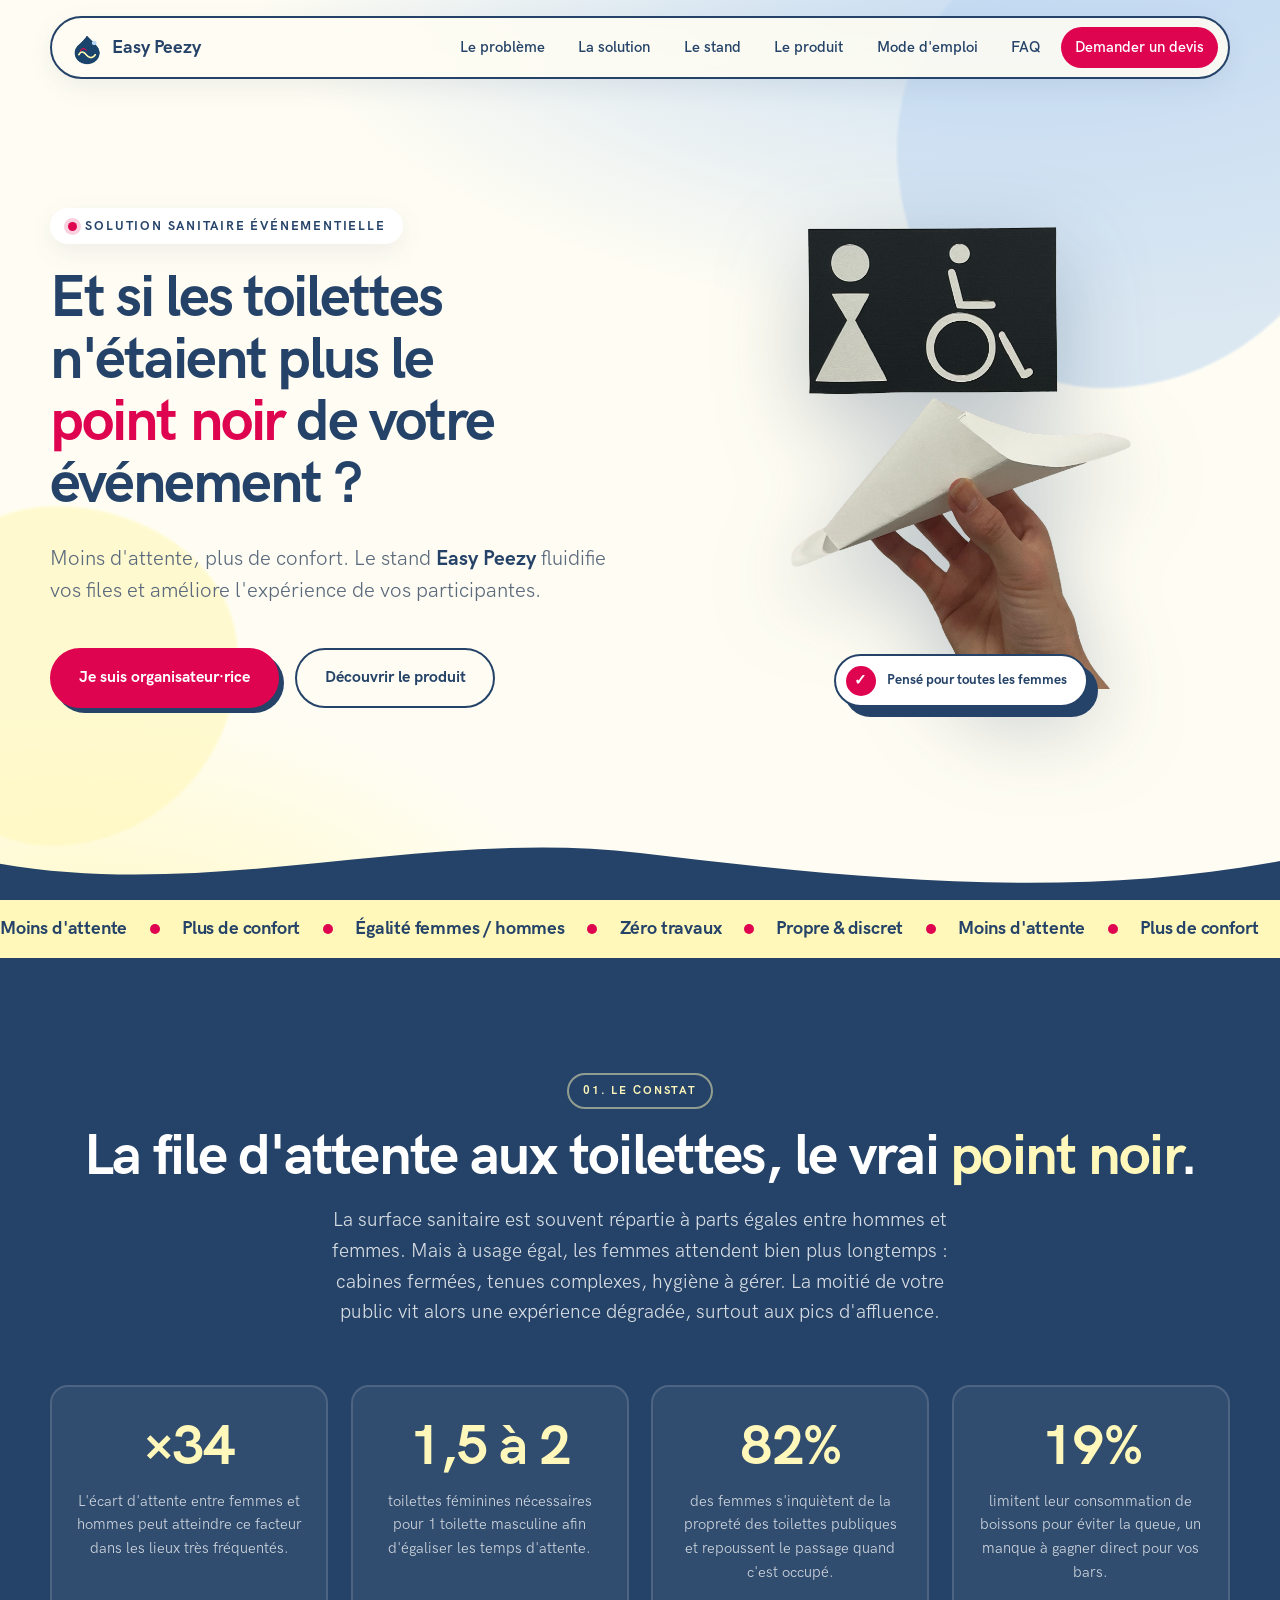
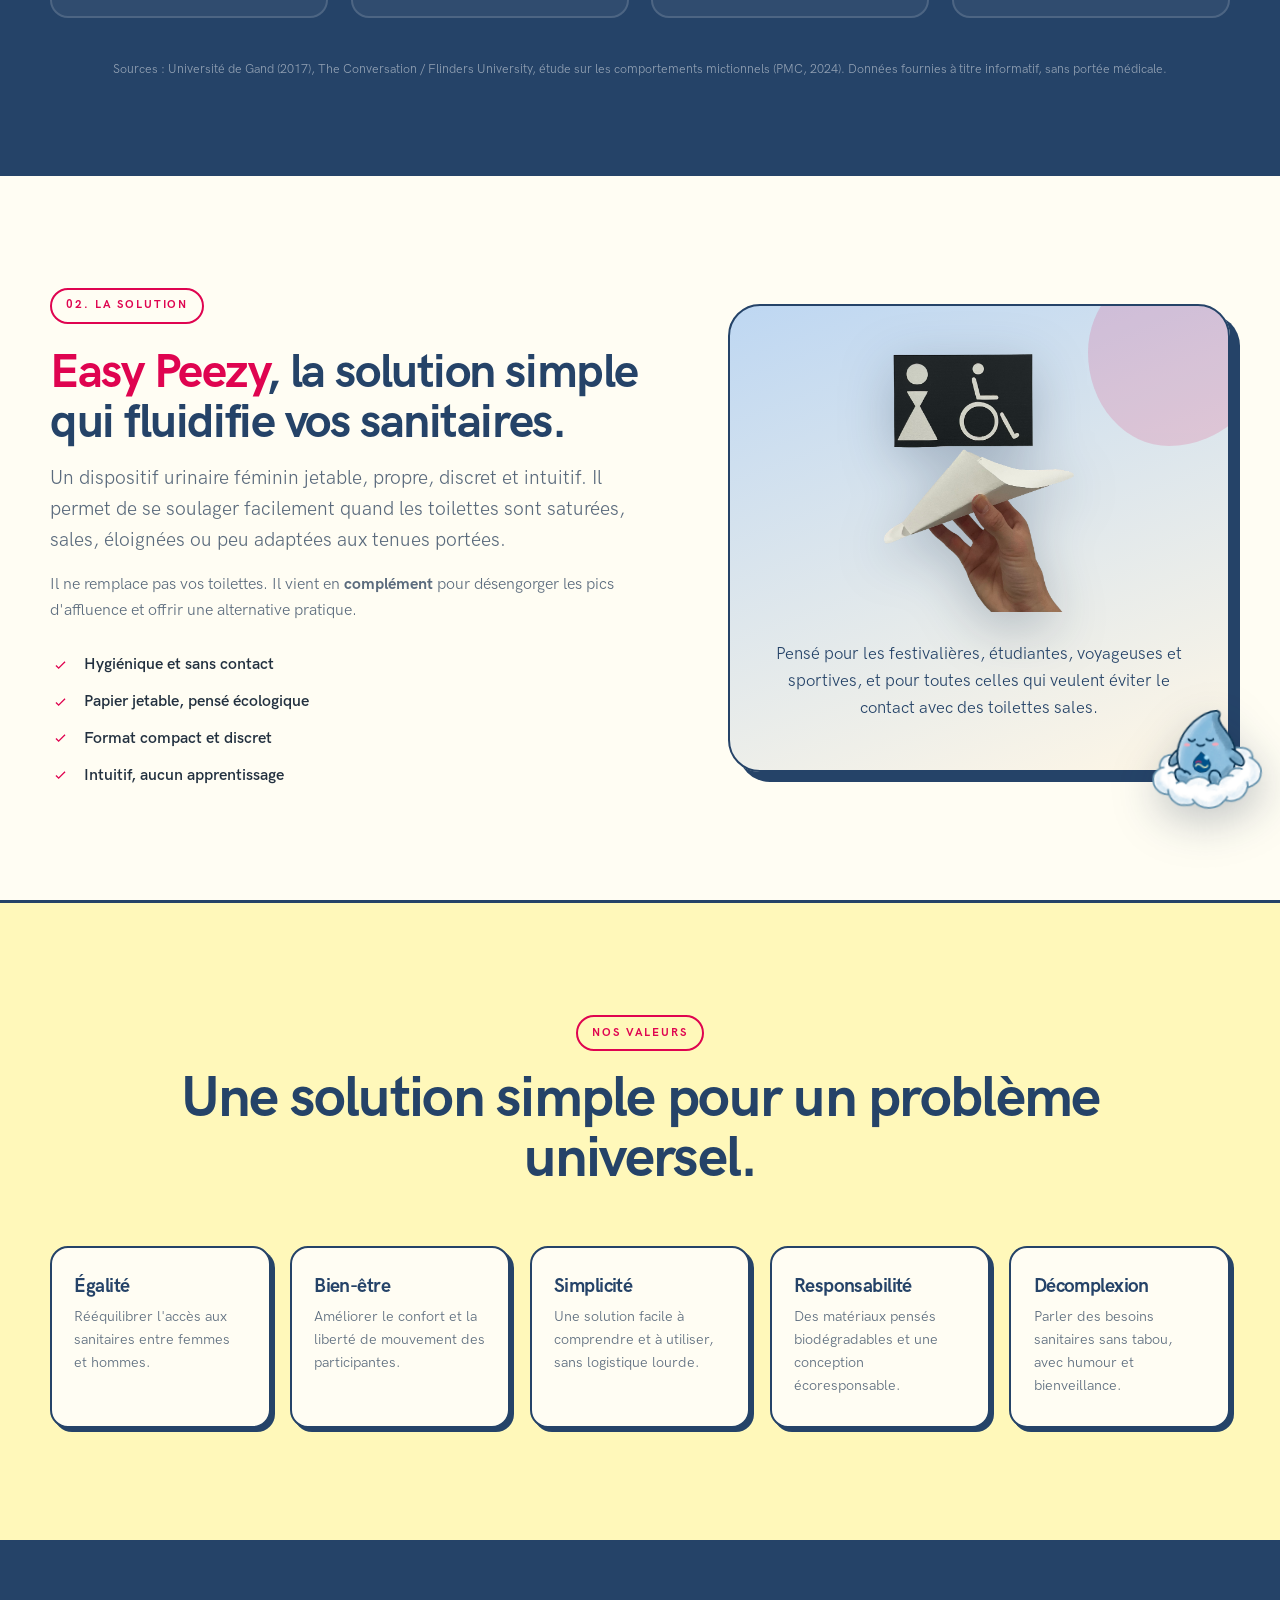
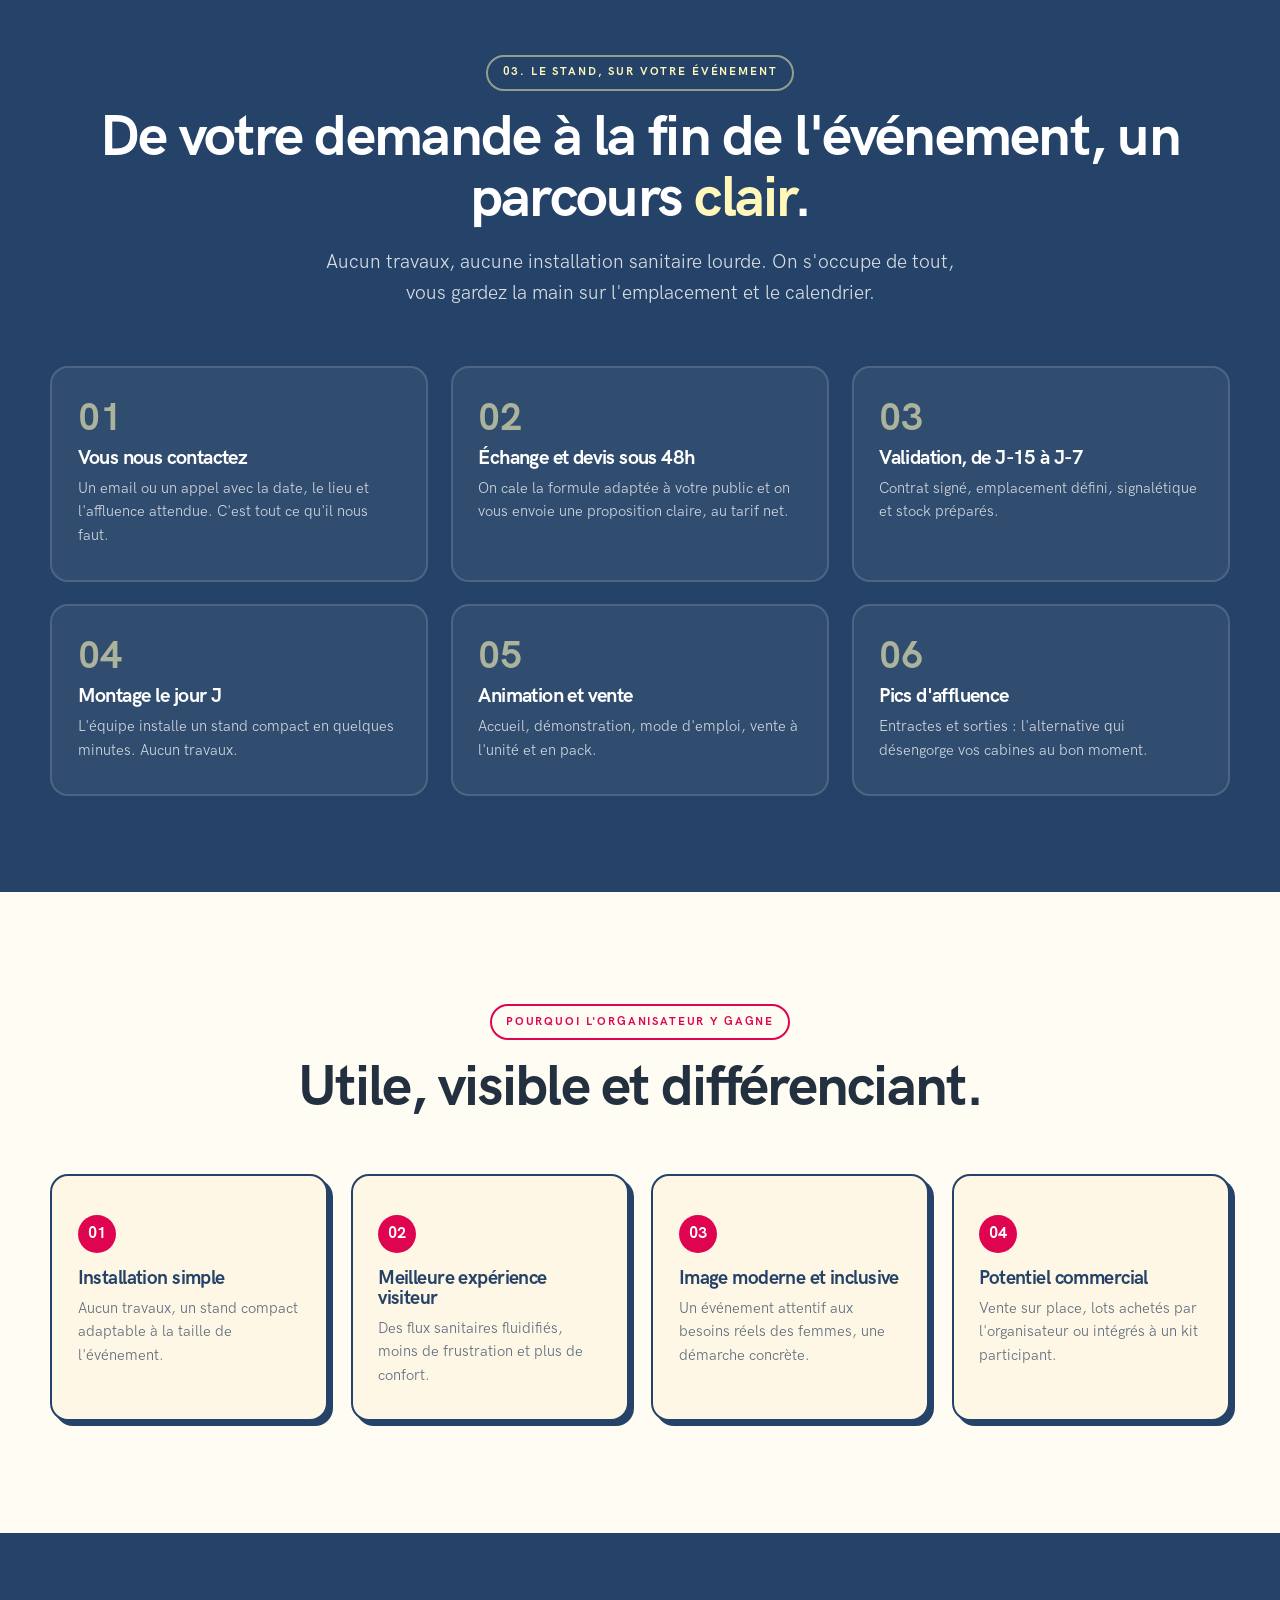
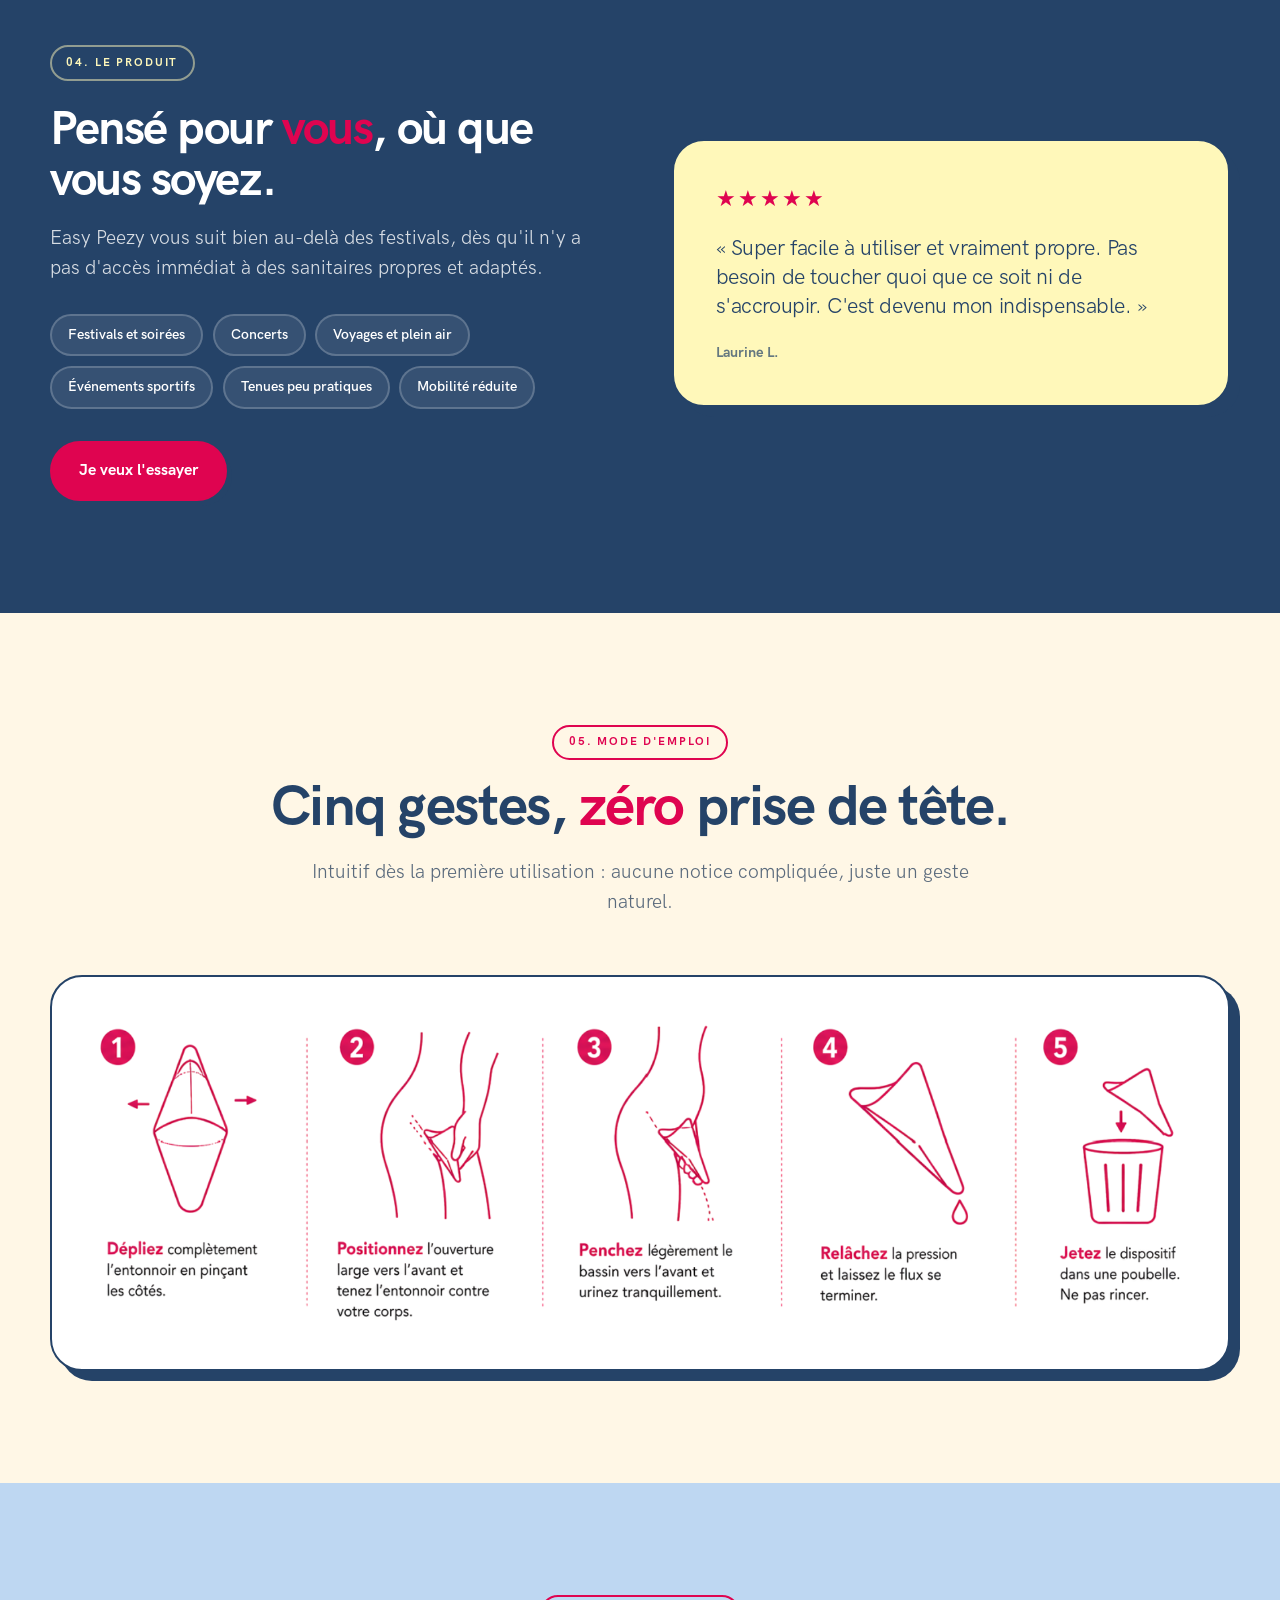
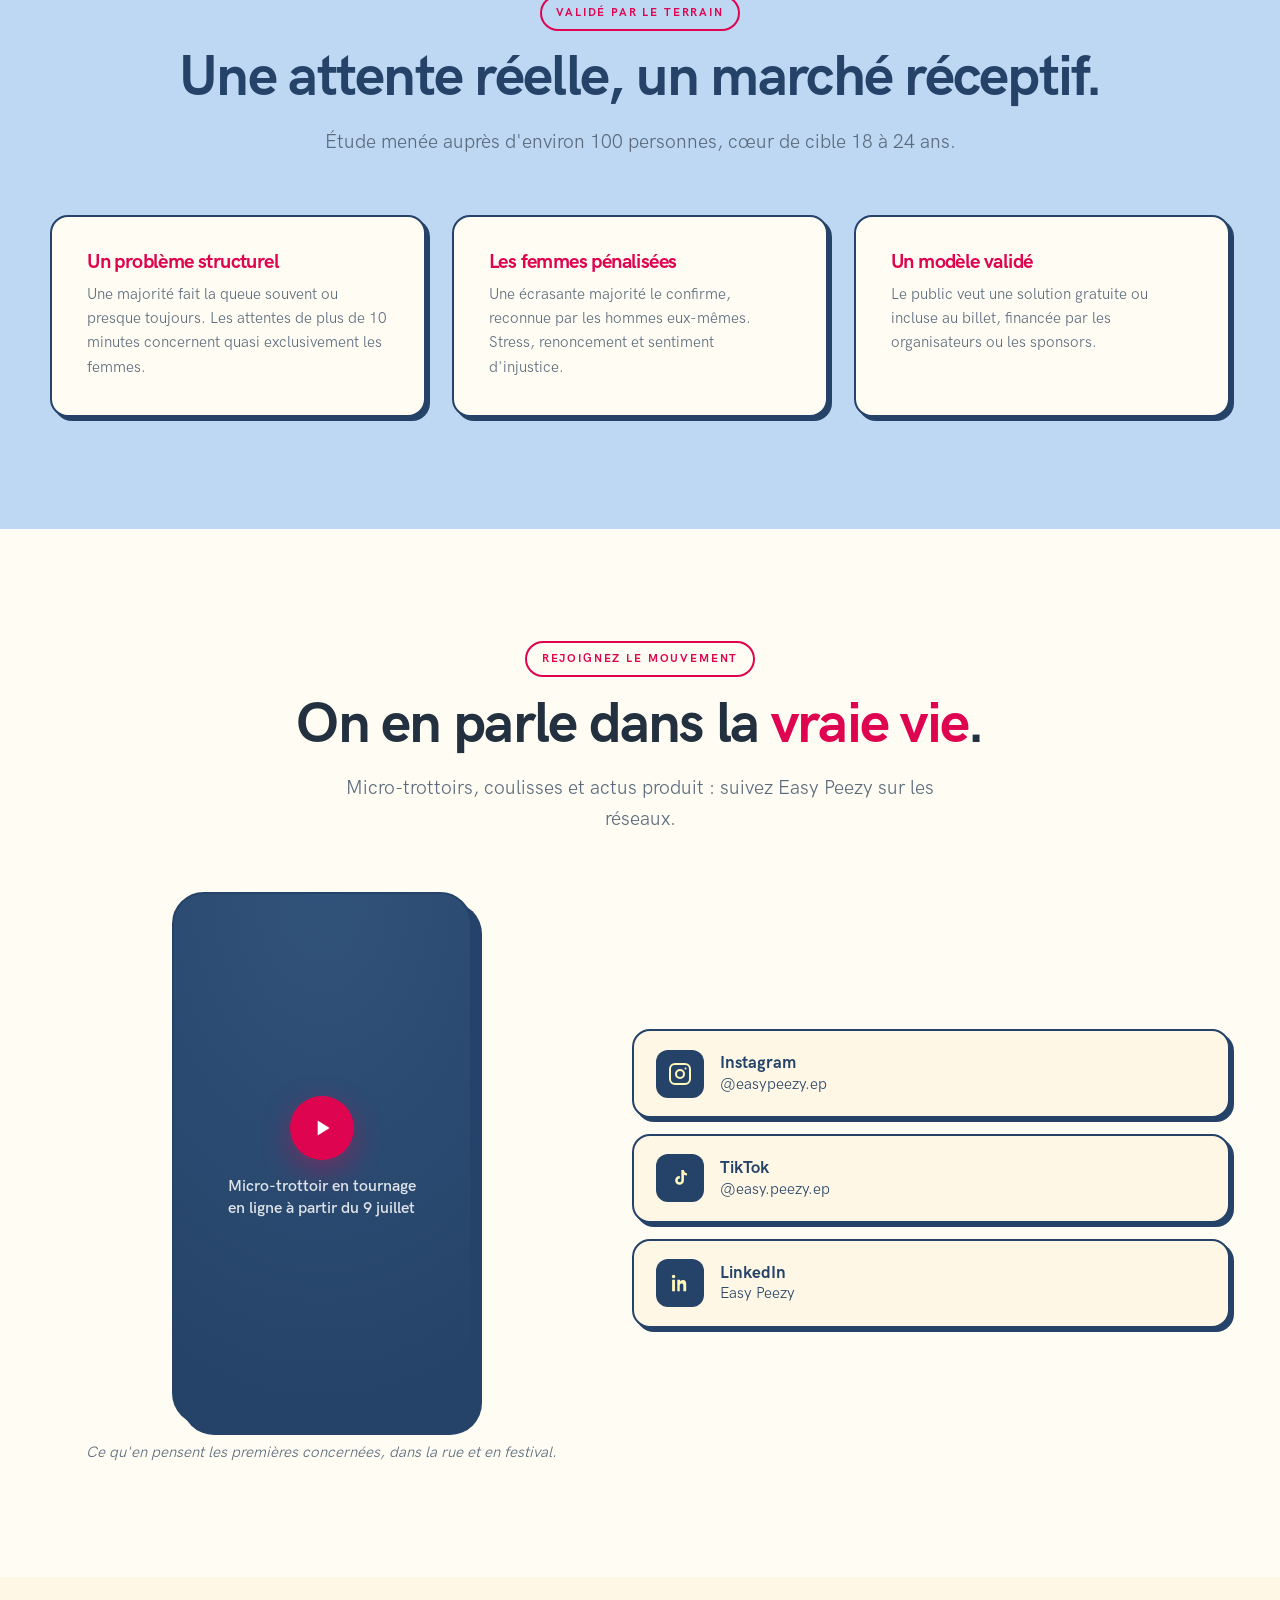
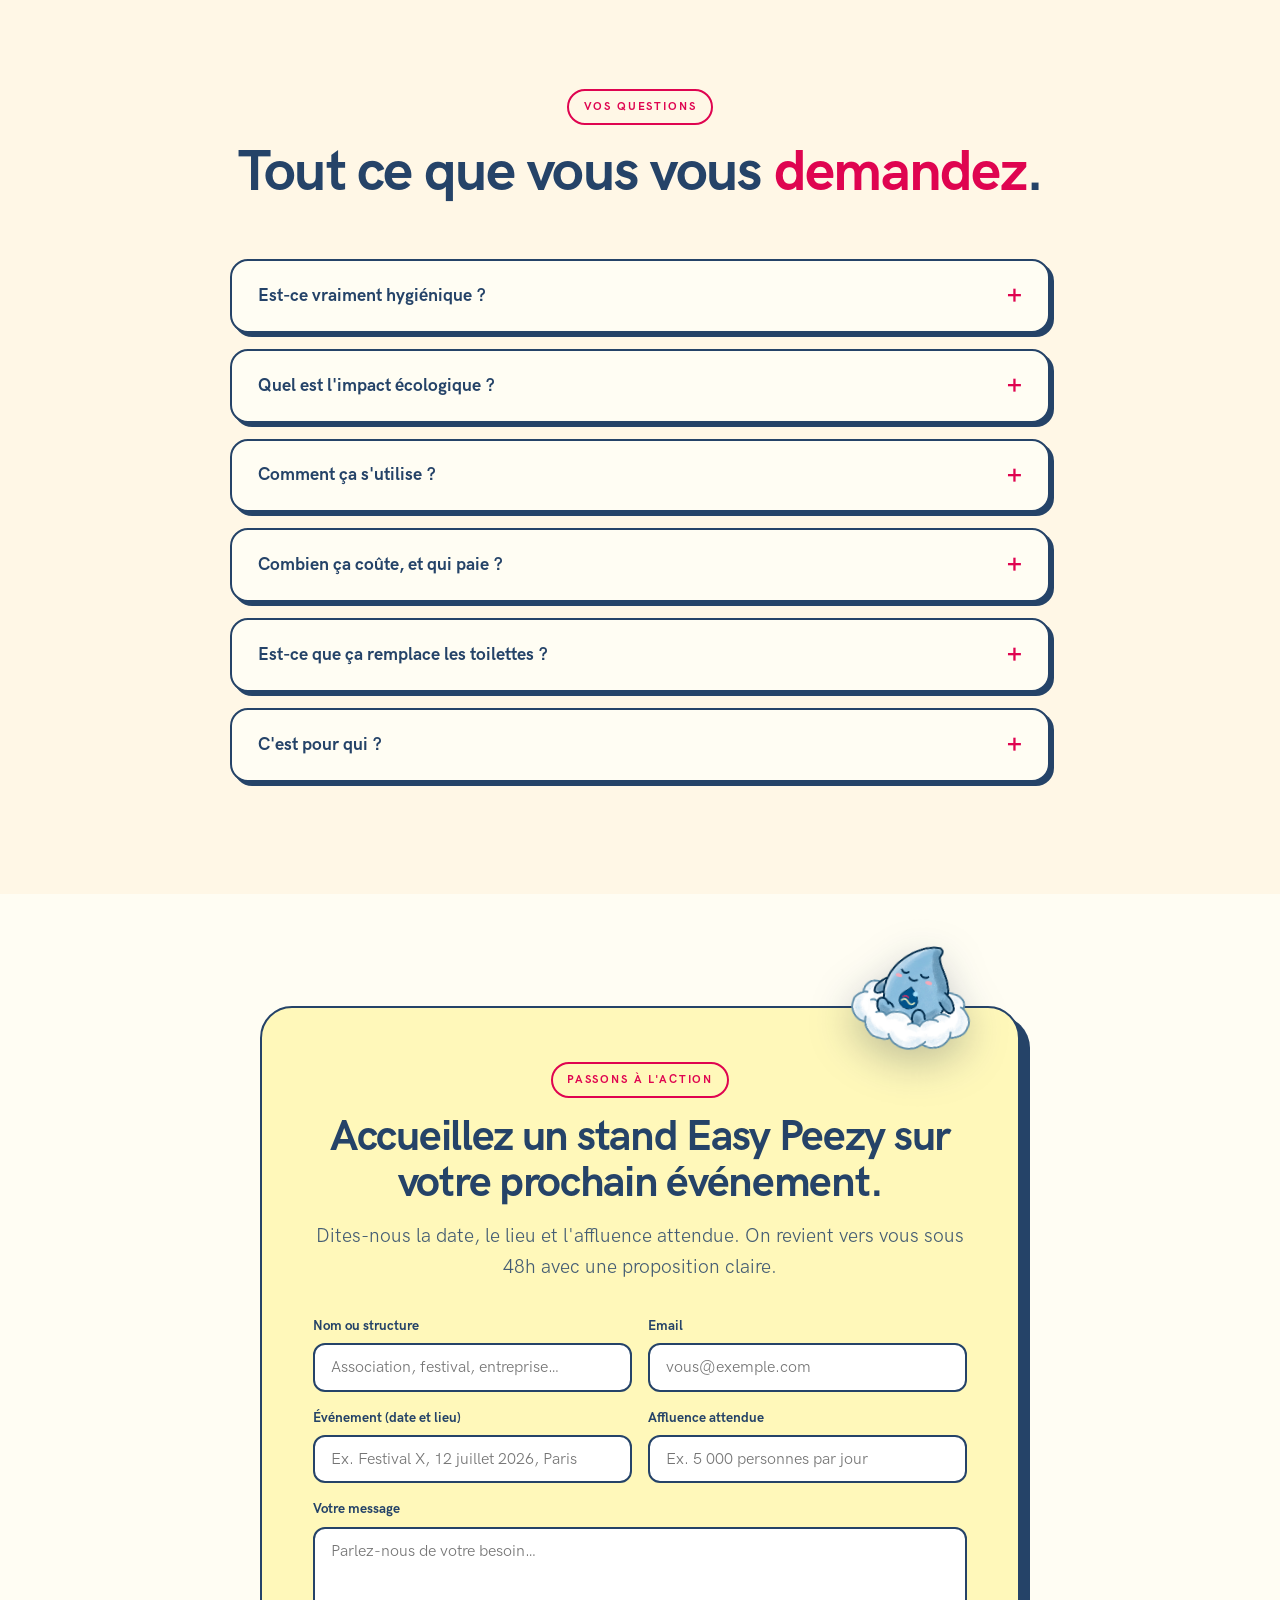
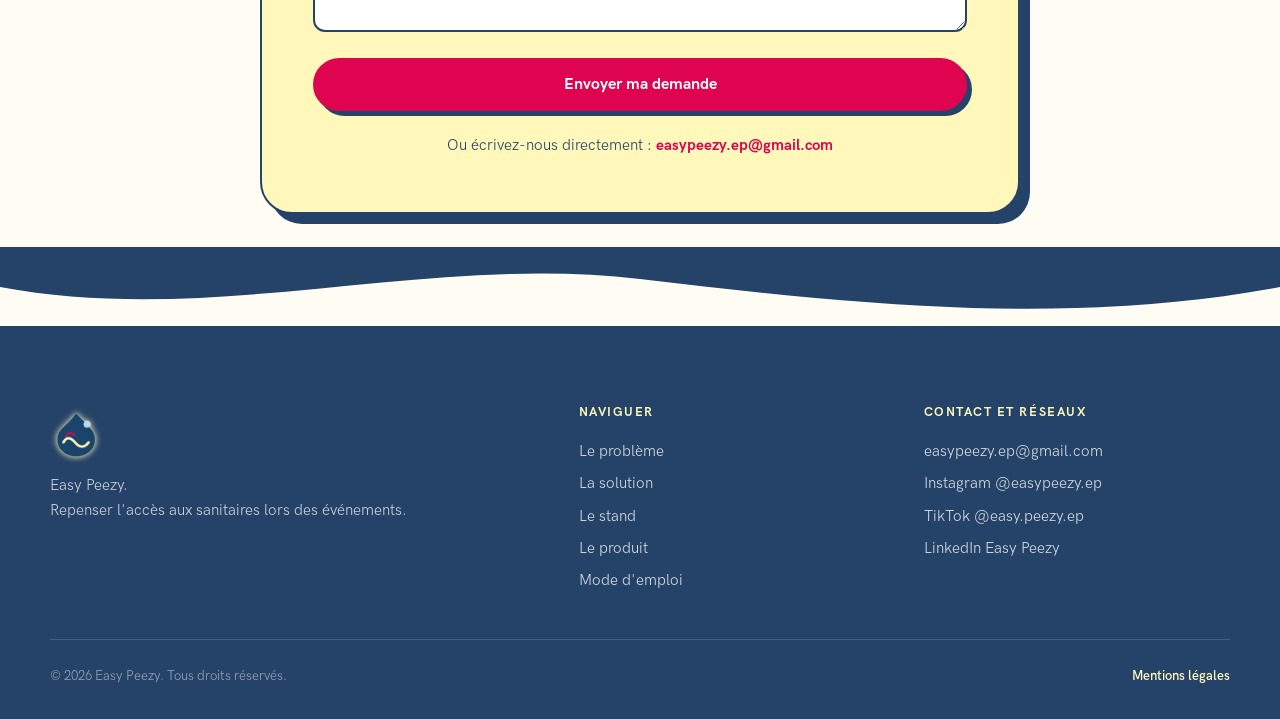
==== commit bdc80742: "V3 : maj du site" ====
--- a/index.html
+++ b/index.html
@@ -6,6 +6,21 @@
   <title>Easy Peezy · La solution sanitaire qui fluidifie vos événements</title>
   <meta name="description" content="Easy Peezy : dispositif urinaire féminin jetable, propre et discret. Moins d'attente aux toilettes, plus de confort pour vos festivals et événements." />
   <link rel="icon" type="image/png" href="assets/logo.png" />
+  <link rel="apple-touch-icon" href="assets/logo.png" />
+  <!-- Open Graph / partage réseaux -->
+  <meta property="og:type" content="website" />
+  <meta property="og:site_name" content="Easy Peezy" />
+  <meta property="og:title" content="Easy Peezy · Moins d'attente aux toilettes, plus de confort" />
+  <meta property="og:description" content="Le stand qui fluidifie les files d'attente aux toilettes de vos festivals et événements. Dispositif urinaire féminin jetable, propre et discret." />
+  <meta property="og:url" content="https://sprintalex.github.io/easypeezy-site/" />
+  <meta property="og:image" content="https://sprintalex.github.io/easypeezy-site/assets/og-image.jpg" />
+  <meta property="og:image:width" content="1200" />
+  <meta property="og:image:height" content="630" />
+  <meta property="og:locale" content="fr_FR" />
+  <meta name="twitter:card" content="summary_large_image" />
+  <meta name="twitter:title" content="Easy Peezy · Moins d'attente aux toilettes, plus de confort" />
+  <meta name="twitter:description" content="Le stand qui fluidifie les files d'attente aux toilettes de vos festivals et événements." />
+  <meta name="twitter:image" content="https://sprintalex.github.io/easypeezy-site/assets/og-image.jpg" />
   <link rel="stylesheet" href="css/style.css" />
 </head>
 <body>
@@ -21,6 +36,8 @@
       <a href="#solution">La solution</a>
       <a href="#stand">Le stand</a>
       <a href="#produit">Le produit</a>
+      <a href="#mode-emploi">Mode d'emploi</a>
+      <a href="#faq">FAQ</a>
       <a href="#contact" class="nav__cta">Demander un devis</a>
     </nav>
     <button class="nav__burger" id="burger" aria-label="Menu">
@@ -30,17 +47,41 @@
 
   <!-- ============ HERO ============ -->
   <section class="hero" id="top">
-    <div class="hero__inner">
-      <p class="hero__eyebrow reveal">Solution sanitaire événementielle</p>
-      <h1 class="hero__title reveal">Et si les toilettes n'étaient plus le <em>point noir</em> de votre événement&nbsp;?</h1>
-      <p class="hero__sub reveal">Moins d'attente, plus de confort. Le stand <strong>Easy Peezy</strong> fluidifie vos files et améliore l'expérience de vos participantes.</p>
-      <div class="hero__cta reveal">
-        <a href="#contact" class="btn btn--primary">Je suis organisateur·rice</a>
-        <a href="#produit" class="btn btn--ghost">Découvrir le produit</a>
+    <span class="blob blob--baby" aria-hidden="true"></span>
+    <span class="blob blob--butter" aria-hidden="true"></span>
+    <div class="hero__grid">
+      <div class="hero__inner">
+        <p class="hero__eyebrow reveal"><span class="dot"></span> Solution sanitaire événementielle</p>
+        <h1 class="hero__title reveal">Et si les toilettes n'étaient plus le <em>point&nbsp;noir</em> de votre événement&nbsp;?</h1>
+        <p class="hero__sub reveal">Moins d'attente, plus de confort. Le stand <strong>Easy Peezy</strong> fluidifie vos files et améliore l'expérience de vos participantes.</p>
+        <div class="hero__cta reveal">
+          <a href="#contact" class="btn btn--primary">Je suis organisateur·rice</a>
+          <a href="#produit" class="btn btn--ghost">Découvrir le produit</a>
+        </div>
+      </div>
+      <div class="hero__visual reveal">
+        <img src="assets/produit-picto.png" alt="Le dispositif Easy Peezy, prêt à l'emploi" class="hero__product" />
+        <div class="hero__badge"><span class="hero__badge-ic">✓</span><span>Pensé pour toutes les femmes</span></div>
       </div>
     </div>
     <div class="wave wave--bottom"><svg viewBox="0 0 1440 120" preserveAspectRatio="none"><path d="M0,64 C240,120 480,10 720,48 C960,86 1200,120 1440,60 L1440,120 L0,120 Z"></path></svg></div>
   </section>
+
+  <!-- ============ TICKER ============ -->
+  <div class="ticker" aria-hidden="true">
+    <div class="ticker__track">
+      <span>Moins d'attente</span><span class="ticker__dot"></span>
+      <span>Plus de confort</span><span class="ticker__dot"></span>
+      <span>Égalité femmes / hommes</span><span class="ticker__dot"></span>
+      <span>Zéro travaux</span><span class="ticker__dot"></span>
+      <span>Propre &amp; discret</span><span class="ticker__dot"></span>
+      <span>Moins d'attente</span><span class="ticker__dot"></span>
+      <span>Plus de confort</span><span class="ticker__dot"></span>
+      <span>Égalité femmes / hommes</span><span class="ticker__dot"></span>
+      <span>Zéro travaux</span><span class="ticker__dot"></span>
+      <span>Propre &amp; discret</span><span class="ticker__dot"></span>
+    </div>
+  </div>
 
   <!-- ============ PROBLÈME ============ -->
   <section class="problem" id="probleme">
@@ -73,14 +114,18 @@
           <li>Intuitif, aucun apprentissage</li>
         </ul>
       </div>
-      <div class="solution__card reveal">
-        <img src="assets/proto-3d.png" alt="Le dispositif Easy Peezy en 3D" class="solution__photo" />
-        <p class="solution__caption">Pensé pour les festivalières, étudiantes, voyageuses et sportives, et pour toutes celles qui veulent éviter le contact avec des toilettes sales.</p>
-      </div>
-    </div>
-  </section>
-
-  <!-- ============ VALEURS ============ -->
+      <div class="solution__visual reveal">
+        <div class="solution__card">
+          <span class="blob blob--crimson" aria-hidden="true"></span>
+          <img src="assets/produit-picto.png" alt="Le dispositif Easy Peezy" class="solution__product" />
+          <p class="solution__caption">Pensé pour les festivalières, étudiantes, voyageuses et sportives, et pour toutes celles qui veulent éviter le contact avec des toilettes sales.</p>
+        </div>
+        <img src="assets/mascotte.png" alt="" class="solution__mascot" aria-hidden="true" />
+      </div>
+    </div>
+  </section>
+
+  <!-- ============ VALEURS (bloc butter) ============ -->
   <section class="values">
     <div class="section__head reveal">
       <span class="kicker">Nos valeurs</span>
@@ -119,10 +164,10 @@
       <h2>Utile, visible et différenciant.</h2>
     </div>
     <div class="benefits__grid">
-      <div class="benefit reveal"><h3>Installation simple</h3><p>Aucun travaux, un stand compact adaptable à la taille de l'événement.</p></div>
-      <div class="benefit reveal"><h3>Meilleure expérience visiteur</h3><p>Des flux sanitaires fluidifiés, moins de frustration et plus de confort.</p></div>
-      <div class="benefit reveal"><h3>Image moderne et inclusive</h3><p>Un événement attentif aux besoins réels des femmes, une démarche concrète.</p></div>
-      <div class="benefit reveal"><h3>Potentiel commercial</h3><p>Vente sur place, lots achetés par l'organisateur ou intégrés à un kit participant.</p></div>
+      <div class="benefit reveal"><span class="benefit__num">01</span><h3>Installation simple</h3><p>Aucun travaux, un stand compact adaptable à la taille de l'événement.</p></div>
+      <div class="benefit reveal"><span class="benefit__num">02</span><h3>Meilleure expérience visiteur</h3><p>Des flux sanitaires fluidifiés, moins de frustration et plus de confort.</p></div>
+      <div class="benefit reveal"><span class="benefit__num">03</span><h3>Image moderne et inclusive</h3><p>Un événement attentif aux besoins réels des femmes, une démarche concrète.</p></div>
+      <div class="benefit reveal"><span class="benefit__num">04</span><h3>Potentiel commercial</h3><p>Vente sur place, lots achetés par l'organisateur ou intégrés à un kit participant.</p></div>
     </div>
   </section>
 
@@ -147,9 +192,21 @@
         <blockquote>
           <div class="stars">★★★★★</div>
           <p>« Super facile à utiliser et vraiment propre. Pas besoin de toucher quoi que ce soit ni de s'accroupir. C'est devenu mon indispensable. »</p>
-          <cite>Testeuse, étude Easy Peezy</cite>
+          <cite>Laurine L.</cite>
         </blockquote>
       </div>
+    </div>
+  </section>
+
+  <!-- ============ MODE D'EMPLOI ============ -->
+  <section class="usage" id="mode-emploi">
+    <div class="section__head reveal">
+      <span class="kicker">05. Mode d'emploi</span>
+      <h2>Cinq gestes, <em>zéro</em> prise de tête.</h2>
+      <p class="lead">Intuitif dès la première utilisation&nbsp;: aucune notice compliquée, juste un geste naturel.</p>
+    </div>
+    <div class="usage__card reveal">
+      <img src="assets/mode-emploi.png" alt="Mode d'emploi en 5 étapes : dépliez l'entonnoir, positionnez-le, penchez le bassin, relâchez la pression, jetez le dispositif à la poubelle" />
     </div>
   </section>
 
@@ -160,10 +217,6 @@
       <h2>Une attente réelle, un marché réceptif.</h2>
       <p class="lead">Étude menée auprès d'environ 100 personnes, cœur de cible 18 à 24 ans.</p>
     </div>
-    <figure class="proto reveal">
-      <img src="assets/produit-picto.jpg" alt="Le dispositif Easy Peezy tenu devant une signalétique toilettes et accessibilité" />
-      <figcaption>Un produit pensé pour tous les publics, y compris les personnes à mobilité réduite.</figcaption>
-    </figure>
     <div class="proof__grid">
       <div class="proof__item reveal"><h3>Un problème structurel</h3><p>Une majorité fait la queue souvent ou presque toujours. Les attentes de plus de 10 minutes concernent quasi exclusivement les femmes.</p></div>
       <div class="proof__item reveal"><h3>Les femmes pénalisées</h3><p>Une écrasante majorité le confirme, reconnue par les hommes eux-mêmes. Stress, renoncement et sentiment d'injustice.</p></div>
@@ -182,7 +235,7 @@
       <figure class="social__video reveal">
         <div class="social__video-embed" data-video>
           <div class="social__video-ph">
-            <span class="social__play">▶</span>
+            <span class="social__play"><svg viewBox="0 0 24 24" width="26" height="26" fill="currentColor"><path d="M8 5v14l11-7z"/></svg></span>
             <p>Micro-trottoir en tournage<br />en ligne à partir du 9 juillet</p>
           </div>
         </div>
@@ -190,28 +243,67 @@
       </figure>
       <div class="social__links reveal">
         <a class="social__link" href="https://www.instagram.com/easypeezy.ep/" target="_blank" rel="noopener">
-          <span class="social__ic">📸</span>
+          <span class="social__ic"><svg viewBox="0 0 24 24" width="24" height="24" fill="none" stroke="currentColor" stroke-width="2" stroke-linecap="round" stroke-linejoin="round"><rect x="2" y="2" width="20" height="20" rx="5"/><circle cx="12" cy="12" r="4"/><line x1="17.5" y1="6.5" x2="17.5" y2="6.5"/></svg></span>
           <span><strong>Instagram</strong><br />@easypeezy.ep</span>
         </a>
         <a class="social__link" href="https://www.tiktok.com/@easy.peezy.ep" target="_blank" rel="noopener">
-          <span class="social__ic">🎵</span>
+          <span class="social__ic"><svg viewBox="0 0 24 24" width="22" height="22" fill="currentColor"><path d="M16 8.2a5.9 5.9 0 0 0 3.6 1.2V6.7a3.3 3.3 0 0 1-2.3-1 3.3 3.3 0 0 1-1-2.3h-2.8v11.2a2 2 0 1 1-1.7-2v-2.8a4.8 4.8 0 1 0 4.5 4.8V8.2z"/></svg></span>
           <span><strong>TikTok</strong><br />@easy.peezy.ep</span>
         </a>
         <a class="social__link" href="https://www.linkedin.com/in/easy-peezy-39328441b" target="_blank" rel="noopener">
-          <span class="social__ic">💼</span>
+          <span class="social__ic"><svg viewBox="0 0 24 24" width="22" height="22" fill="currentColor"><path d="M6.94 5a1.94 1.94 0 1 1-3.88 0 1.94 1.94 0 0 1 3.88 0zM3.4 8.5h3.1V21H3.4zM9.1 8.5h2.97v1.7h.04c.41-.78 1.42-1.6 2.93-1.6 3.13 0 3.71 2.06 3.71 4.74V21h-3.1v-5.5c0-1.31-.02-3-1.83-3-1.83 0-2.11 1.43-2.11 2.9V21H9.1z"/></svg></span>
           <span><strong>LinkedIn</strong><br />Easy Peezy</span>
         </a>
       </div>
+    </div>
+  </section>
+
+  <!-- ============ FAQ ============ -->
+  <section class="faq" id="faq">
+    <div class="section__head reveal">
+      <span class="kicker">Vos questions</span>
+      <h2>Tout ce que vous vous <em>demandez</em>.</h2>
+    </div>
+    <div class="faq__list">
+      <details class="faq__item reveal">
+        <summary>Est-ce vraiment hygiénique&nbsp;?</summary>
+        <div class="faq__body"><p>Oui. Chaque dispositif est à usage unique et sans contact&nbsp;: vous n'avez rien à toucher, ni à vous accroupir. Il se jette après utilisation. C'est justement une alternative aux toilettes saturées ou sales.</p></div>
+      </details>
+      <details class="faq__item reveal">
+        <summary>Quel est l'impact écologique&nbsp;?</summary>
+        <div class="faq__body"><p>Le dispositif est en papier, pensé pour être biodégradable, sans plastique. Il vient en complément des toilettes lors des pics d'affluence, pas en remplacement. Nous travaillons à réduire encore son empreinte et sa gestion des déchets sur site.</p></div>
+      </details>
+      <details class="faq__item reveal">
+        <summary>Comment ça s'utilise&nbsp;?</summary>
+        <div class="faq__body"><p>C'est intuitif et pensé pour être utilisé debout, sans avoir à se dévêtir entièrement. Une signalétique claire et une démonstration sont proposées sur le stand pour lever toute hésitation.</p></div>
+      </details>
+      <details class="faq__item reveal">
+        <summary>Combien ça coûte, et qui paie&nbsp;?</summary>
+        <div class="faq__body"><p>Le modèle est pensé en B2B&nbsp;: le stand est financé par l'organisateur ou des sponsors, et le dispositif est le plus souvent gratuit pour le public ou inclus au billet. Le tarif dépend de votre événement&nbsp;: dites-nous l'affluence attendue, on vous envoie un devis clair sous 48h.</p></div>
+      </details>
+      <details class="faq__item reveal">
+        <summary>Est-ce que ça remplace les toilettes&nbsp;?</summary>
+        <div class="faq__body"><p>Non. Easy Peezy vient en complément pour désengorger les files aux moments de forte affluence (entractes, sorties) et offrir une alternative pratique quand les cabines sont saturées ou éloignées.</p></div>
+      </details>
+      <details class="faq__item reveal">
+        <summary>C'est pour qui&nbsp;?</summary>
+        <div class="faq__body"><p>Pour les festivalières, étudiantes, voyageuses, sportives, les personnes à mobilité réduite et toutes celles gênées par des tenues peu pratiques ou par l'état des sanitaires. Une solution pensée pour tous les publics.</p></div>
+      </details>
     </div>
   </section>
 
   <!-- ============ CONTACT ============ -->
   <section class="contact" id="contact">
     <div class="contact__inner reveal">
+      <img src="assets/mascotte.png" alt="" class="contact__mascot" aria-hidden="true" />
       <span class="kicker">Passons à l'action</span>
       <h2>Accueillez un stand Easy Peezy sur votre prochain événement.</h2>
       <p class="lead">Dites-nous la date, le lieu et l'affluence attendue. On revient vers vous sous 48h avec une proposition claire.</p>
       <form class="contact__form" id="contactForm" novalidate>
+        <input type="hidden" name="access_key" value="VOTRE_CLE_WEB3FORMS" />
+        <input type="hidden" name="subject" value="Nouvelle demande de devis — Easy Peezy" />
+        <input type="hidden" name="from_name" value="Site Easy Peezy" />
+        <input type="checkbox" name="botcheck" class="hidden" style="display:none" tabindex="-1" autocomplete="off" />
         <div class="field"><label for="name">Nom ou structure</label><input id="name" name="name" type="text" required placeholder="Association, festival, entreprise…" /></div>
         <div class="field"><label for="email">Email</label><input id="email" name="email" type="email" required placeholder="vous@exemple.com" /></div>
         <div class="field"><label for="event">Événement (date et lieu)</label><input id="event" name="event" type="text" placeholder="Ex. Festival X, 12 juillet 2026, Paris" /></div>
@@ -237,6 +329,7 @@
         <a href="#solution">La solution</a>
         <a href="#stand">Le stand</a>
         <a href="#produit">Le produit</a>
+        <a href="#mode-emploi">Mode d'emploi</a>
       </div>
       <div class="footer__col">
         <h4>Contact et réseaux</h4>
--- a/css/style.css
+++ b/css/style.css
@@ -16,100 +16,76 @@
   --ink:#22303f;
   --muted:#5b6b7d;
   --white:#ffffff;
-  --radius:22px;
-  --radius-lg:34px;
-  --shadow:0 18px 50px rgba(37,67,104,.12);
+  --radius:18px;
+  --radius-lg:32px;
+  --shadow:0 20px 55px rgba(37,67,104,.14);
   --shadow-soft:0 8px 26px rgba(37,67,104,.08);
-  --max:1160px;
+  --shadow-hard:10px 10px 0 var(--navy);
+  --max:1180px;
   --serif:"HK Grotesk",-apple-system,BlinkMacSystemFont,"Segoe UI",sans-serif;
   --sans:"HK Grotesk",-apple-system,BlinkMacSystemFont,"Segoe UI",sans-serif;
 }
 
 *{box-sizing:border-box;margin:0;padding:0}
 html{scroll-behavior:smooth}
-body{
-  font-family:var(--sans);
-  color:var(--ink);
-  background:var(--cream);
-  line-height:1.65;
-  -webkit-font-smoothing:antialiased;
-  overflow-x:hidden;
-}
+body{font-family:var(--sans);color:var(--ink);background:var(--cream);line-height:1.6;-webkit-font-smoothing:antialiased;overflow-x:hidden}
 img{max-width:100%;display:block}
 a{color:inherit;text-decoration:none}
-em{font-style:italic;color:var(--crimson)}
+em{font-style:normal;font-weight:700;color:var(--crimson)}
 section{position:relative}
 
-h1,h2,h3,h4{font-family:var(--serif);line-height:1.12;font-weight:700;letter-spacing:-.02em}
-em{font-style:normal;font-weight:700}
-
-.kicker{
-  display:inline-block;font-family:var(--sans);font-weight:600;font-size:.78rem;
-  letter-spacing:.14em;text-transform:uppercase;color:var(--crimson);margin-bottom:1rem;
-}
-.kicker--light{color:var(--butter)}
-.lead{font-size:1.18rem;color:var(--muted);max-width:60ch;margin-top:1rem}
-
-.section__head{max-width:var(--max);margin:0 auto 3.5rem;padding:0 24px;text-align:center}
-.section__head h2{font-size:clamp(2rem,4.5vw,3.2rem)}
+h1,h2,h3,h4{font-family:var(--serif);line-height:1.05;font-weight:700;letter-spacing:-.03em}
+
+.kicker{display:inline-flex;align-items:center;gap:.5rem;font-weight:700;font-size:.72rem;letter-spacing:.16em;text-transform:uppercase;color:var(--crimson);margin-bottom:1.1rem;padding:.42rem .9rem;border:2px solid var(--crimson);border-radius:999px}
+.kicker--light{color:var(--butter);border-color:rgba(255,248,186,.5)}
+.lead{font-size:1.2rem;color:var(--muted);max-width:60ch;margin-top:1.1rem}
+
+.section__head{max-width:var(--max);margin:0 auto 3.5rem;padding:0 24px;text-align:center;display:flex;flex-direction:column;align-items:center}
+.section__head h2{font-size:clamp(2.2rem,5.2vw,3.6rem)}
 .section__head .lead{margin:1.2rem auto 0}
 
+/* ============ BLOBS / SHAPES ============ */
+.blob{position:absolute;border-radius:46% 54% 55% 45%/48% 44% 56% 52%;z-index:0;pointer-events:none;filter:blur(1px)}
+.blob--baby{width:min(40vw,460px);aspect-ratio:1;background:var(--baby);opacity:.55;top:-8%;right:-6%}
+.blob--butter{width:min(30vw,340px);aspect-ratio:1;background:var(--butter);opacity:.6;bottom:6%;left:-8%}
+.blob--crimson{width:180px;aspect-ratio:1;background:var(--crimson);opacity:.14;top:-40px;right:-40px;filter:blur(0)}
+
 /* ============ BUTTONS ============ */
-.btn{
-  display:inline-flex;align-items:center;gap:.4rem;font-family:var(--sans);font-weight:600;
-  font-size:1rem;padding:.9rem 1.6rem;border-radius:999px;border:2px solid transparent;
-  cursor:pointer;transition:transform .18s ease,box-shadow .18s ease,background .18s ease;
-}
-.btn--primary{background:var(--crimson);color:#fff;box-shadow:0 10px 24px rgba(223,4,80,.28)}
-.btn--primary:hover{transform:translateY(-2px);box-shadow:0 14px 30px rgba(223,4,80,.38)}
-.btn--ghost{background:transparent;color:var(--navy);border-color:var(--navy)}
+.btn{display:inline-flex;align-items:center;gap:.4rem;font-family:var(--sans);font-weight:700;font-size:1rem;padding:.95rem 1.7rem;border-radius:999px;border:2px solid var(--navy);cursor:pointer;transition:transform .16s ease,box-shadow .16s ease,background .16s ease,color .16s ease}
+.btn--primary{background:var(--crimson);color:#fff;border-color:var(--crimson);box-shadow:5px 5px 0 var(--navy)}
+.btn--primary:hover{transform:translate(-2px,-2px);box-shadow:8px 8px 0 var(--navy)}
+.btn--ghost{background:transparent;color:var(--navy)}
 .btn--ghost:hover{background:var(--navy);color:var(--butter)}
 .btn--block{width:100%;justify-content:center;margin-top:.6rem}
 
 /* ============ NAV ============ */
-.nav{
-  position:fixed;top:16px;left:50%;transform:translateX(-50%);
-  width:calc(100% - 32px);max-width:var(--max);z-index:100;
-  display:flex;align-items:center;justify-content:space-between;
-  padding:.6rem .7rem .6rem 1.1rem;background:rgba(255,253,243,.82);
-  backdrop-filter:blur(12px);border:1px solid rgba(37,67,104,.08);
-  border-radius:999px;box-shadow:var(--shadow-soft);transition:box-shadow .3s ease;
-}
-.nav.scrolled{box-shadow:var(--shadow)}
+.nav{position:fixed;top:16px;left:50%;transform:translateX(-50%);width:calc(100% - 32px);max-width:var(--max);z-index:100;display:flex;align-items:center;justify-content:space-between;padding:.55rem .6rem .55rem 1.1rem;background:rgba(255,253,243,.85);backdrop-filter:blur(12px);border:2px solid var(--navy);border-radius:999px;box-shadow:var(--shadow-soft);transition:box-shadow .3s ease}
+.nav.scrolled{box-shadow:5px 5px 0 rgba(37,67,104,.16)}
 .nav__brand{display:flex;align-items:center;gap:.55rem;font-family:var(--serif);font-weight:700;font-size:1.15rem;color:var(--navy);white-space:nowrap;flex-shrink:0}
 .nav__logo{width:34px;height:34px}
-.nav__links{display:flex;align-items:center;gap:.4rem}
-.nav__links>a{padding:.55rem .95rem;border-radius:999px;font-weight:500;font-size:.95rem;color:var(--navy);transition:background .18s ease,color .18s ease}
+.nav__links{display:flex;align-items:center;gap:.3rem}
+.nav__links>a{padding:.55rem .9rem;border-radius:999px;font-weight:600;font-size:.94rem;color:var(--navy);transition:background .16s ease,color .16s ease}
 .nav__links>a:hover{background:var(--baby)}
-.nav__cta{background:var(--crimson);color:#fff!important}
+.nav__cta{background:var(--crimson);color:#fff!important;font-weight:700}
 .nav__cta:hover{background:var(--navy)!important}
 .nav__burger{display:none;flex-direction:column;gap:5px;background:none;border:0;cursor:pointer;padding:8px}
-.nav__burger span{width:24px;height:2px;background:var(--navy);border-radius:2px;transition:.25s}
+.nav__burger span{width:24px;height:2.5px;background:var(--navy);border-radius:2px;transition:.25s}
 
 /* ============ HERO ============ */
-.hero{
-  min-height:100svh;display:flex;align-items:center;justify-content:center;text-align:center;
-  padding:9rem 24px 8rem;
-  background:
-    radial-gradient(120% 90% at 80% -10%,var(--baby) 0%,transparent 55%),
-    radial-gradient(90% 80% at 5% 110%,var(--butter) 0%,transparent 50%),
-    var(--cream);
-  overflow:hidden;
-}
-.hero__inner{max-width:900px;position:relative;z-index:2}
-.hero__eyebrow{font-weight:600;letter-spacing:.14em;text-transform:uppercase;font-size:.82rem;color:var(--crimson);margin-bottom:1.4rem}
-.hero__title{font-size:clamp(2.4rem,6vw,4.6rem);color:var(--navy);letter-spacing:-.02em}
-.hero__sub{font-size:clamp(1.05rem,2vw,1.35rem);color:var(--muted);max-width:60ch;margin:1.6rem auto 0}
+.hero{min-height:100svh;display:flex;align-items:center;padding:9rem 24px 8rem;background:radial-gradient(120% 90% at 80% -10%,var(--baby) 0%,transparent 52%),radial-gradient(90% 80% at 5% 115%,var(--butter) 0%,transparent 48%),var(--cream);overflow:hidden}
+.hero__grid{max-width:var(--max);margin:0 auto;display:grid;grid-template-columns:1.05fr .95fr;gap:3rem;align-items:center;position:relative;z-index:2}
+.hero__inner{position:relative}
+.hero__eyebrow{display:inline-flex;align-items:center;gap:.55rem;font-weight:700;letter-spacing:.14em;text-transform:uppercase;font-size:.8rem;color:var(--navy);margin-bottom:1.5rem;background:var(--white);padding:.5rem 1.1rem;border-radius:999px;box-shadow:var(--shadow-soft)}
+.hero__eyebrow .dot{width:9px;height:9px;border-radius:50%;background:var(--crimson);box-shadow:0 0 0 4px rgba(223,4,80,.18)}
+.hero__title{font-size:clamp(2.4rem,4.6vw,4rem);color:var(--navy);letter-spacing:-.035em}
+.hero__sub{font-size:clamp(1.05rem,1.6vw,1.3rem);color:var(--muted);max-width:52ch;margin:1.7rem 0 0}
 .hero__sub strong{color:var(--navy)}
-.hero__cta{display:flex;gap:1rem;justify-content:center;flex-wrap:wrap;margin-top:2.4rem}
-.hero__proto{
-  position:absolute;width:min(30vw,380px);right:4%;bottom:16%;z-index:1;
-  filter:drop-shadow(0 24px 40px rgba(37,67,104,.28));transform:rotate(-6deg);pointer-events:none;
-}
-.hero__proto::after{content:""}
-.hero__proto-glow{position:absolute;right:2%;bottom:10%;width:min(34vw,420px);aspect-ratio:1;z-index:0;pointer-events:none;
-  background:radial-gradient(circle,var(--baby),transparent 66%);opacity:.7;filter:blur(6px)}
-@media(max-width:900px){.hero__proto,.hero__proto-glow{display:none}}
+.hero__cta{display:flex;gap:1rem;flex-wrap:wrap;margin-top:2.5rem}
+.hero__visual{position:relative;display:flex;align-items:center;justify-content:center}
+.hero__product{width:100%;max-width:340px;filter:drop-shadow(0 30px 45px rgba(37,67,104,.3));animation:hero-float 6s ease-in-out infinite}
+.hero__badge{position:absolute;left:50%;bottom:-4%;transform:translateX(-50%);display:flex;align-items:center;gap:.7rem;width:max-content;max-width:270px;background:var(--white);border:2px solid var(--navy);border-radius:999px;padding:.6rem 1.2rem .6rem .6rem;box-shadow:var(--shadow-hard);font-weight:700;font-size:.85rem;color:var(--navy);white-space:nowrap}
+.hero__badge-ic{flex-shrink:0;width:30px;height:30px;border-radius:50%;background:var(--crimson);color:#fff;display:flex;align-items:center;justify-content:center;font-size:.95rem}
+@keyframes hero-float{0%,100%{transform:translateY(0)}50%{transform:translateY(-16px)}}
 
 /* ============ WAVE ============ */
 .wave{position:absolute;left:0;width:100%;line-height:0;z-index:3}
@@ -119,63 +95,46 @@
 .wave--top{top:-79px}
 .wave--top path{fill:var(--navy)}
 
+/* ============ TICKER ============ */
+.ticker{background:var(--butter);color:var(--navy);overflow:hidden;padding:.9rem 0;border-bottom:3px solid var(--navy)}
+.ticker__track{display:inline-flex;align-items:center;gap:1.4rem;white-space:nowrap;animation:ticker 26s linear infinite;will-change:transform}
+.ticker span{font-family:var(--serif);font-weight:700;font-size:1.15rem;letter-spacing:-.01em}
+.ticker__dot{width:10px;height:10px;border-radius:50%;background:var(--crimson);flex-shrink:0}
+@keyframes ticker{from{transform:translateX(0)}to{transform:translateX(-50%)}}
+
 /* ============ PROBLÈME ============ */
 .problem{background:var(--navy);color:#fff;padding:7rem 24px 6rem}
 .problem .section__head h2{color:#fff}
 .problem .section__head h2 em{color:var(--butter)}
 .problem .lead{color:rgba(255,255,255,.82)}
 .stats{max-width:var(--max);margin:0 auto;display:grid;grid-template-columns:repeat(4,1fr);gap:1.4rem}
-.stat{background:rgba(255,255,255,.06);border:1px solid rgba(255,255,255,.12);border-radius:var(--radius);padding:2rem 1.4rem;text-align:center}
-.stat__num{display:block;font-family:var(--serif);font-weight:700;font-size:clamp(2.4rem,4vw,3.2rem);color:var(--butter);line-height:1}
+.stat{background:rgba(255,255,255,.05);border:2px solid rgba(255,255,255,.14);border-radius:var(--radius);padding:2rem 1.4rem;text-align:center;transition:transform .18s ease,border-color .18s ease}
+.stat:hover{transform:translateY(-4px);border-color:var(--butter)}
+.stat__num{display:block;font-family:var(--serif);font-weight:700;font-size:clamp(2.6rem,4.4vw,3.6rem);color:var(--butter);line-height:1;letter-spacing:-.03em}
 .stat__label{display:block;margin-top:.9rem;font-size:.92rem;color:rgba(255,255,255,.78)}
 .problem__sources{max-width:var(--max);margin:2.6rem auto 0;text-align:center;font-size:.78rem;color:rgba(255,255,255,.5)}
 
 /* ============ SOLUTION ============ */
 .solution{padding:7rem 24px}
-.solution__grid{max-width:var(--max);margin:0 auto;display:grid;grid-template-columns:1.15fr .85fr;gap:4rem;align-items:center}
+.solution__grid{max-width:var(--max);margin:0 auto;display:grid;grid-template-columns:1.1fr .9fr;gap:4rem;align-items:center}
 .solution__text h2{font-size:clamp(2rem,4vw,3rem);margin-top:.4rem;color:var(--navy)}
 .solution__text p{margin-top:1rem;color:var(--muted)}
 .checks{list-style:none;margin-top:1.8rem;display:grid;gap:.7rem}
-.checks li{position:relative;padding-left:2rem;font-weight:500;color:var(--ink)}
-.checks li::before{content:"";position:absolute;left:0;top:2px;width:20px;height:20px;border-radius:50%;background:var(--crimson);
-  -webkit-mask:url("data:image/svg+xml;utf8,<svg xmlns='http://www.w3.org/2000/svg' viewBox='0 0 24 24'><path fill='white' d='M9 16.2l-3.5-3.5L4 14.2 9 19.2 20 8.2l-1.5-1.5z'/></svg>") center/70% no-repeat;
-  mask:url("data:image/svg+xml;utf8,<svg xmlns='http://www.w3.org/2000/svg' viewBox='0 0 24 24'><path fill='white' d='M9 16.2l-3.5-3.5L4 14.2 9 19.2 20 8.2l-1.5-1.5z'/></svg>") center/70% no-repeat}
-.solution__card{background:linear-gradient(160deg,var(--baby),var(--cream-2));border-radius:var(--radius-lg);padding:2.4rem;text-align:center;box-shadow:var(--shadow)}
-.solution__card img{width:150px;margin:0 auto 1.4rem}
-.solution__photo{width:100%!important;max-width:none;height:auto;aspect-ratio:16/10;object-fit:cover;background:#fff;border-radius:var(--radius);margin:0 auto 1.4rem;box-shadow:var(--shadow-soft)}
-.solution__caption{color:var(--navy);font-size:1rem}
-
-/* prototype figure */
-.proto{max-width:820px;margin:0 auto 3rem;text-align:center}
-.proto img{width:100%;aspect-ratio:16/10;object-fit:cover;border-radius:var(--radius);box-shadow:var(--shadow);background:#eef2f6}
-.proto figcaption{margin-top:1rem;color:var(--muted);font-size:.95rem;font-style:italic}
-
-/* ============ SOCIAL / MICRO-TROTTOIR ============ */
-.social{padding:7rem 24px}
-.social__grid{max-width:var(--max);margin:0 auto;display:grid;grid-template-columns:1fr 1.1fr;gap:2.4rem;align-items:center}
-.social__video{margin:0;display:flex;flex-direction:column;align-items:center}
-.social__video-embed{position:relative;width:100%;max-width:300px;aspect-ratio:9/16;border-radius:var(--radius-lg);overflow:hidden;box-shadow:var(--shadow);background:var(--navy)}
-.social__video-embed iframe,.social__video-embed video{position:absolute;inset:0;width:100%;height:100%;border:0}
-.social__video-ph{position:absolute;inset:0;display:flex;flex-direction:column;align-items:center;justify-content:center;gap:1rem;
-  background:radial-gradient(120% 100% at 50% 0%,#31527a,var(--navy));color:#fff}
-.social__play{width:66px;height:66px;border-radius:50%;background:var(--crimson);display:flex;align-items:center;justify-content:center;font-size:1.5rem;box-shadow:0 10px 30px rgba(223,4,80,.4)}
-.social__video-ph p{color:rgba(255,255,255,.85);font-weight:500}
-.social__video figcaption{margin-top:1rem;color:var(--muted);font-size:.95rem;font-style:italic}
-.social__links{display:flex;flex-direction:column;gap:1rem;justify-content:center}
-.social__link{display:flex;align-items:center;gap:1rem;background:var(--cream-2);border:1.5px solid rgba(37,67,104,.1);border-radius:var(--radius);padding:1.2rem 1.4rem;transition:transform .2s ease,box-shadow .2s ease,border-color .2s ease}
-.social__link:hover{transform:translateY(-3px);box-shadow:var(--shadow);border-color:var(--crimson)}
-.social__ic{font-size:1.6rem;flex-shrink:0}
-.social__link span:last-child{color:var(--navy);font-size:.95rem;line-height:1.35}
-.social__link strong{font-size:1.05rem}
-
-/* ============ VALEURS ============ */
-.values{padding:6rem 24px;background:var(--cream-2)}
+.checks li{position:relative;padding-left:2.1rem;font-weight:600;color:var(--ink)}
+.checks li::before{content:"";position:absolute;left:0;top:1px;width:22px;height:22px;border-radius:50%;background:var(--crimson);-webkit-mask:url("data:image/svg+xml;utf8,<svg xmlns='http://www.w3.org/2000/svg' viewBox='0 0 24 24'><path fill='white' d='M9 16.2l-3.5-3.5L4 14.2 9 19.2 20 8.2l-1.5-1.5z'/></svg>") center/70% no-repeat;mask:url("data:image/svg+xml;utf8,<svg xmlns='http://www.w3.org/2000/svg' viewBox='0 0 24 24'><path fill='white' d='M9 16.2l-3.5-3.5L4 14.2 9 19.2 20 8.2l-1.5-1.5z'/></svg>") center/70% no-repeat}
+.solution__visual{position:relative}
+.solution__card{position:relative;background:linear-gradient(160deg,var(--baby),var(--cream-2));border-radius:var(--radius-lg);padding:3rem 2.4rem;text-align:center;border:2px solid var(--navy);box-shadow:var(--shadow-hard);overflow:hidden}
+.solution__logo{width:120px;margin:0 auto 1.6rem;position:relative;z-index:1}
+.solution__product{width:100%;max-width:190px;margin:0 auto 1.8rem;position:relative;z-index:1;filter:drop-shadow(0 14px 26px rgba(11,31,58,.25))}
+.solution__caption{color:var(--navy);font-size:1.05rem;position:relative;z-index:1}
+.solution__mascot{position:absolute;width:110px;right:-6%;bottom:-8%;transform:rotate(-8deg);filter:drop-shadow(0 14px 22px rgba(11,31,58,.25));animation:hero-float 5s ease-in-out infinite;z-index:2}
+
+/* ============ VALEURS (bloc butter) ============ */
+.values{padding:7rem 24px;background:var(--butter);border-top:3px solid var(--navy);border-bottom:3px solid var(--navy)}
+.values .section__head h2{color:var(--navy)}
 .values__grid{max-width:var(--max);margin:0 auto;display:grid;grid-template-columns:repeat(5,1fr);gap:1.2rem}
-.value{background:#fff;border-radius:var(--radius);padding:1.8rem 1.4rem;box-shadow:var(--shadow-soft);border-top:4px solid var(--crimson)}
-.value:nth-child(2){border-top-color:var(--navy)}
-.value:nth-child(3){border-top-color:var(--baby)}
-.value:nth-child(4){border-top-color:#e8c948}
-.value:nth-child(5){border-top-color:var(--crimson)}
+.value{background:var(--cream);border:2px solid var(--navy);border-radius:var(--radius);padding:1.8rem 1.4rem;box-shadow:4px 4px 0 var(--navy);transition:transform .18s ease,box-shadow .18s ease}
+.value:hover{transform:translate(-2px,-2px);box-shadow:7px 7px 0 var(--navy)}
 .value h3{color:var(--navy);font-size:1.2rem;margin-bottom:.5rem}
 .value p{font-size:.9rem;color:var(--muted)}
 
@@ -185,16 +144,18 @@
 .how .section__head h2 em{color:var(--butter)}
 .how .lead{color:rgba(255,255,255,.82)}
 .timeline{max-width:var(--max);margin:0 auto;list-style:none;display:grid;grid-template-columns:repeat(3,1fr);gap:1.4rem}
-.timeline li{background:rgba(255,255,255,.06);border:1px solid rgba(255,255,255,.12);border-radius:var(--radius);padding:2rem 1.6rem;position:relative}
-.timeline__step{font-family:var(--serif);font-weight:700;font-size:2.4rem;color:var(--butter);opacity:.55;line-height:1}
+.timeline li{background:rgba(255,255,255,.05);border:2px solid rgba(255,255,255,.14);border-radius:var(--radius);padding:2rem 1.6rem;transition:transform .18s ease,border-color .18s ease}
+.timeline li:hover{transform:translateY(-4px);border-color:var(--butter)}
+.timeline__step{font-family:var(--serif);font-weight:700;font-size:2.4rem;color:var(--butter);opacity:.6;line-height:1}
 .timeline li h3{color:#fff;font-size:1.25rem;margin:.6rem 0 .5rem}
 .timeline li p{font-size:.92rem;color:rgba(255,255,255,.78)}
 
 /* ============ BENEFITS ============ */
 .benefits{padding:7rem 24px}
 .benefits__grid{max-width:var(--max);margin:0 auto;display:grid;grid-template-columns:repeat(4,1fr);gap:1.4rem}
-.benefit{background:var(--cream-2);border-radius:var(--radius);padding:2rem 1.6rem;transition:transform .2s ease,box-shadow .2s ease}
-.benefit:hover{transform:translateY(-4px);box-shadow:var(--shadow)}
+.benefit{position:relative;background:var(--cream-2);border:2px solid var(--navy);border-radius:var(--radius);padding:2.4rem 1.6rem 2rem;box-shadow:5px 5px 0 var(--navy);transition:transform .18s ease,box-shadow .18s ease}
+.benefit:hover{transform:translate(-3px,-3px);box-shadow:8px 8px 0 var(--crimson)}
+.benefit__num{font-family:var(--serif);font-weight:700;font-size:1rem;color:#fff;background:var(--crimson);width:38px;height:38px;display:flex;align-items:center;justify-content:center;border-radius:50%;margin-bottom:1rem}
 .benefit h3{color:var(--navy);font-size:1.2rem;margin-bottom:.5rem}
 .benefit p{font-size:.92rem;color:var(--muted)}
 
@@ -204,48 +165,82 @@
 .product__text h2{color:#fff;font-size:clamp(2rem,4vw,3rem);margin-top:.4rem}
 .product__text .lead{color:rgba(255,255,255,.82)}
 .usecases{display:flex;flex-wrap:wrap;gap:.6rem;margin:1.8rem 0 2rem}
-.usecases span{background:rgba(255,255,255,.1);border:1px solid rgba(255,255,255,.18);padding:.5rem 1rem;border-radius:999px;font-size:.88rem;font-weight:500}
-.product__aside blockquote{background:var(--butter);color:var(--navy);border-radius:var(--radius-lg);padding:2.6rem;box-shadow:var(--shadow)}
+.usecases span{background:rgba(255,255,255,.08);border:2px solid rgba(255,255,255,.2);padding:.5rem 1rem;border-radius:999px;font-size:.88rem;font-weight:600}
+.product__aside blockquote{background:var(--butter);color:var(--navy);border-radius:var(--radius-lg);padding:2.6rem;border:2px solid var(--navy);box-shadow:var(--shadow-hard)}
 .stars{color:var(--crimson);font-size:1.4rem;letter-spacing:2px;margin-bottom:1rem}
-.product__aside p{font-family:var(--serif);font-size:1.3rem;line-height:1.4}
-.product__aside cite{display:block;margin-top:1.2rem;font-style:normal;font-weight:600;font-size:.9rem;opacity:.7}
+.product__aside p{font-family:var(--serif);font-size:1.35rem;line-height:1.35;letter-spacing:-.02em}
+.product__aside cite{display:block;margin-top:1.2rem;font-style:normal;font-weight:700;font-size:.9rem;opacity:.7}
+
+/* ============ MODE D'EMPLOI ============ */
+.usage{padding:7rem 24px;background:var(--cream-2)}
+.usage .section__head h2{color:var(--navy)}
+.usage__card{max-width:var(--max);margin:0 auto;background:var(--white);border:2px solid var(--navy);border-radius:var(--radius-lg);box-shadow:var(--shadow-hard);padding:clamp(1.4rem,4vw,3rem)}
+.usage__card img{width:100%;height:auto}
 
 /* ============ PROOF ============ */
-.proof{padding:7rem 24px;background:var(--cream-2)}
+.proof{padding:7rem 24px;background:var(--baby)}
+.proof .section__head h2{color:var(--navy)}
 .proof__grid{max-width:var(--max);margin:0 auto;display:grid;grid-template-columns:repeat(3,1fr);gap:1.6rem}
-.proof__item{background:#fff;border-radius:var(--radius);padding:2.2rem;box-shadow:var(--shadow-soft)}
+.proof__item{background:var(--cream);border:2px solid var(--navy);border-radius:var(--radius);padding:2.2rem;box-shadow:4px 4px 0 var(--navy)}
 .proof__item h3{color:var(--crimson);font-size:1.25rem;margin-bottom:.6rem}
 .proof__item p{color:var(--muted);font-size:.95rem}
 
+/* ============ SOCIAL / MICRO-TROTTOIR ============ */
+.social{padding:7rem 24px}
+.social__grid{max-width:var(--max);margin:0 auto;display:grid;grid-template-columns:1fr 1.1fr;gap:2.4rem;align-items:center}
+.social__video{margin:0;display:flex;flex-direction:column;align-items:center}
+.social__video-embed{position:relative;width:100%;max-width:300px;aspect-ratio:9/16;border-radius:var(--radius-lg);overflow:hidden;border:2px solid var(--navy);box-shadow:var(--shadow-hard);background:var(--navy)}
+.social__video-embed iframe,.social__video-embed video{position:absolute;inset:0;width:100%;height:100%;border:0}
+.social__video-ph{position:absolute;inset:0;display:flex;flex-direction:column;align-items:center;justify-content:center;gap:1rem;background:radial-gradient(120% 100% at 50% 0%,#31527a,var(--navy));color:#fff;text-align:center;padding:1.4rem}
+.social__play{width:64px;height:64px;border-radius:50%;background:var(--crimson);display:flex;align-items:center;justify-content:center;color:#fff;box-shadow:0 10px 30px rgba(223,4,80,.4)}
+.social__video-ph p{color:rgba(255,255,255,.85);font-weight:600;line-height:1.4}
+.social__video figcaption{margin-top:1rem;color:var(--muted);font-size:.95rem;font-style:italic}
+.social__links{display:flex;flex-direction:column;gap:1rem;justify-content:center}
+.social__link{display:flex;align-items:center;gap:1rem;background:var(--cream-2);border:2px solid var(--navy);border-radius:var(--radius);padding:1.15rem 1.4rem;box-shadow:4px 4px 0 var(--navy);transition:transform .18s ease,box-shadow .18s ease}
+.social__link:hover{transform:translate(-3px,-3px);box-shadow:7px 7px 0 var(--crimson)}
+.social__ic{width:48px;height:48px;flex-shrink:0;display:flex;align-items:center;justify-content:center;border-radius:12px;background:var(--navy);color:var(--butter)}
+.social__link span:last-child{color:var(--navy);font-size:.95rem;line-height:1.35}
+.social__link strong{font-size:1.05rem}
+
+/* ============ FAQ ============ */
+.faq{padding:7rem 24px;background:var(--cream-2)}
+.faq .section__head h2{color:var(--navy)}
+.faq__list{max-width:820px;margin:0 auto;display:grid;gap:1rem}
+.faq__item{background:var(--cream);border:2px solid var(--navy);border-radius:var(--radius);box-shadow:4px 4px 0 var(--navy);overflow:hidden}
+.faq__item summary{list-style:none;cursor:pointer;padding:1.3rem 1.6rem;font-family:var(--serif);font-weight:700;font-size:1.1rem;color:var(--navy);display:flex;align-items:center;justify-content:space-between;gap:1rem}
+.faq__item summary::-webkit-details-marker{display:none}
+.faq__item summary::after{content:"+";font-size:1.6rem;line-height:1;color:var(--crimson);transition:transform .2s ease;flex-shrink:0}
+.faq__item[open] summary::after{transform:rotate(45deg)}
+.faq__body{padding:0 1.6rem 1.4rem}
+.faq__body p{color:var(--muted);font-size:.98rem}
+
 /* ============ CONTACT ============ */
 .contact{padding:7rem 24px}
-.contact__inner{max-width:760px;margin:0 auto;text-align:center;background:linear-gradient(160deg,var(--baby),var(--cream-2));border-radius:var(--radius-lg);padding:3.4rem clamp(1.6rem,4vw,3.4rem);box-shadow:var(--shadow)}
-.contact__inner h2{color:var(--navy);font-size:clamp(1.8rem,3.6vw,2.6rem)}
-.contact__inner .lead{margin:1rem auto 2rem}
+.contact__inner{position:relative;max-width:760px;margin:0 auto;text-align:center;background:var(--butter);border-radius:var(--radius-lg);padding:3.4rem clamp(1.6rem,4vw,3.4rem);border:2px solid var(--navy);box-shadow:var(--shadow-hard)}
+.contact__mascot{position:absolute;top:-64px;right:6%;width:120px;transform:rotate(8deg);filter:drop-shadow(0 14px 20px rgba(11,31,58,.25));z-index:1}
+.contact__inner h2{color:var(--navy);font-size:clamp(1.8rem,3.6vw,2.7rem)}
+.contact__inner .lead{margin:1rem auto 2rem;color:var(--navy);opacity:.85}
 .contact__form{display:grid;grid-template-columns:1fr 1fr;gap:1rem;text-align:left}
 .field{display:flex;flex-direction:column;gap:.35rem}
 .field--full{grid-column:1/-1}
-.field label{font-size:.85rem;font-weight:600;color:var(--navy)}
-.field input,.field textarea{
-  font-family:var(--sans);font-size:1rem;padding:.8rem 1rem;border:1.5px solid rgba(37,67,104,.18);
-  border-radius:14px;background:#fff;color:var(--ink);resize:vertical;transition:border .18s ease,box-shadow .18s ease;
-}
-.field input:focus,.field textarea:focus{outline:none;border-color:var(--crimson);box-shadow:0 0 0 3px rgba(223,4,80,.12)}
+.field label{font-size:.85rem;font-weight:700;color:var(--navy)}
+.field input,.field textarea{font-family:var(--sans);font-size:1rem;padding:.8rem 1rem;border:2px solid var(--navy);border-radius:12px;background:#fff;color:var(--ink);resize:vertical;transition:box-shadow .16s ease}
+.field input:focus,.field textarea:focus{outline:none;box-shadow:4px 4px 0 var(--crimson)}
 .contact__form .btn--block{grid-column:1/-1}
-.contact__alt{margin-top:1.4rem;font-size:.95rem;color:var(--muted)}
-.contact__alt a{color:var(--crimson);font-weight:600}
+.contact__alt{margin-top:1.4rem;font-size:.95rem;color:var(--navy)}
+.contact__alt a{color:var(--crimson);font-weight:700}
 .contact__form.sent{opacity:.6;pointer-events:none}
 
 /* ============ FOOTER ============ */
-.footer{background:var(--navy);color:#fff;padding:5rem 24px 2rem;position:relative;margin-top:2rem}
+.footer{background:var(--navy);color:#fff;padding:5rem 24px 2rem;position:relative;margin-top:0}
 .footer__inner{max-width:var(--max);margin:0 auto;display:grid;grid-template-columns:1.6fr 1fr 1fr;gap:2.4rem;padding-bottom:2.6rem;border-bottom:1px solid rgba(255,255,255,.14)}
-.footer__brand img{width:52px;margin-bottom:1rem}
+.footer__brand img{width:52px;margin-bottom:1rem;filter:drop-shadow(0 0 0 var(--butter)) drop-shadow(0 0 3px var(--butter))}
 .footer__brand p{color:rgba(255,255,255,.75);font-size:.95rem}
-.footer__col h4{font-family:var(--sans);font-weight:600;font-size:.82rem;letter-spacing:.12em;text-transform:uppercase;color:var(--butter);margin-bottom:1rem}
-.footer__col a{display:block;color:rgba(255,255,255,.8);font-size:.95rem;padding:.25rem 0;transition:color .18s ease}
+.footer__col h4{font-family:var(--sans);font-weight:700;font-size:.8rem;letter-spacing:.12em;text-transform:uppercase;color:var(--butter);margin-bottom:1rem}
+.footer__col a{display:block;color:rgba(255,255,255,.8);font-size:.95rem;padding:.25rem 0;transition:color .16s ease}
 .footer__col a:hover{color:var(--butter)}
 .footer__bottom{max-width:var(--max);margin:1.6rem auto 0;display:flex;justify-content:space-between;gap:1rem;flex-wrap:wrap;font-size:.82rem;color:rgba(255,255,255,.5)}
-.footer__bottom a{color:var(--butter);font-weight:500}
+.footer__bottom a{color:var(--butter);font-weight:600}
 .footer__bottom a:hover{text-decoration:underline}
 
 /* ============ LEGAL PAGE ============ */
@@ -256,34 +251,40 @@
 .legal section{margin-bottom:2.4rem}
 .legal h2{font-size:1.4rem;color:var(--crimson);margin-bottom:.8rem}
 .legal p{color:var(--ink);margin-bottom:.8rem}
-.legal ul{list-style:none;display:grid;gap:.5rem;margin:.4rem 0 .8rem;padding:1.2rem 1.4rem;background:var(--cream-2);border-radius:var(--radius);border-left:4px solid var(--baby)}
+.legal ul{list-style:none;display:grid;gap:.5rem;margin:.4rem 0 .8rem;padding:1.2rem 1.4rem;background:var(--cream-2);border-radius:var(--radius);border:2px solid var(--navy)}
 .legal li{color:var(--ink);font-size:.96rem}
-.legal a{color:var(--crimson);font-weight:600}
-.legal mark{background:var(--butter);color:var(--navy);padding:.05em .4em;border-radius:6px;font-weight:600;font-size:.92em}
+.legal a{color:var(--crimson);font-weight:700}
+.legal mark{background:var(--butter);color:var(--navy);padding:.05em .4em;border-radius:6px;font-weight:700;font-size:.92em}
 .legal__note{font-size:.88rem;color:var(--muted);font-style:italic;padding:.8rem 1rem;background:rgba(190,215,242,.28);border-radius:12px}
-.legal__back{margin-top:3rem;font-family:var(--serif);font-size:1.1rem}
+.legal__back{margin-top:3rem;font-family:var(--serif);font-size:1.1rem;font-weight:700}
 
 /* ============ REVEAL ============ */
-.reveal{opacity:0;transform:translateY(28px);transition:opacity .7s ease,transform .7s ease}
+.reveal{opacity:0;transform:translateY(30px);transition:opacity .7s ease-out,transform .7s ease-out}
 .reveal.in{opacity:1;transform:none}
 
 /* ============ RESPONSIVE ============ */
 @media(max-width:960px){
   .stats{grid-template-columns:repeat(2,1fr)}
-  .solution__grid,.product__grid{grid-template-columns:1fr;gap:2.6rem}
+  .hero__grid,.solution__grid,.product__grid{grid-template-columns:1fr;gap:2.6rem}
+  .hero__inner{text-align:center}
+  .hero__sub{margin-left:auto;margin-right:auto}
+  .hero__cta{justify-content:center}
+  .hero__visual{order:-1}
+  .hero__product{max-width:260px}
+  .hero__badge{position:static;transform:none;white-space:normal;width:auto;max-width:280px;margin:1.4rem auto 0}
+  .solution__mascot{width:78px;right:-2%;bottom:-4%}
   .values__grid{grid-template-columns:repeat(2,1fr)}
   .timeline{grid-template-columns:repeat(2,1fr)}
   .benefits__grid{grid-template-columns:repeat(2,1fr)}
   .proof__grid{grid-template-columns:1fr}
   .social__grid{grid-template-columns:1fr}
   .footer__inner{grid-template-columns:1fr}
+  .contact__mascot{width:90px;top:-46px;right:4%}
 }
 @media(max-width:680px){
-  .nav__links{
-    position:absolute;top:calc(100% + 10px);right:0;flex-direction:column;align-items:stretch;
-    background:var(--cream);border:1px solid rgba(37,67,104,.1);border-radius:22px;padding:.6rem;
-    min-width:210px;box-shadow:var(--shadow);opacity:0;visibility:hidden;transform:translateY(-8px);transition:.2s;
-  }
+  .usage__card{overflow-x:auto}
+  .usage__card img{width:auto;max-width:none;min-width:640px}
+  .nav__links{position:absolute;top:calc(100% + 10px);right:0;flex-direction:column;align-items:stretch;background:var(--cream);border:2px solid var(--navy);border-radius:20px;padding:.6rem;min-width:210px;box-shadow:var(--shadow);opacity:0;visibility:hidden;transform:translateY(-8px);transition:.2s}
   .nav__links.open{opacity:1;visibility:visible;transform:none}
   .nav__burger{display:flex}
   .nav__burger.open span:nth-child(1){transform:translateY(7px) rotate(45deg)}
@@ -294,3 +295,10 @@
   .contact__form{grid-template-columns:1fr}
   .footer__bottom{flex-direction:column}
 }
+
+/* ============ REDUCED MOTION ============ */
+@media(prefers-reduced-motion:reduce){
+  *,*::before,*::after{animation-duration:.001ms!important;animation-iteration-count:1!important;transition-duration:.001ms!important;scroll-behavior:auto!important}
+  .reveal{opacity:1;transform:none}
+  .ticker__track{animation:none}
+}
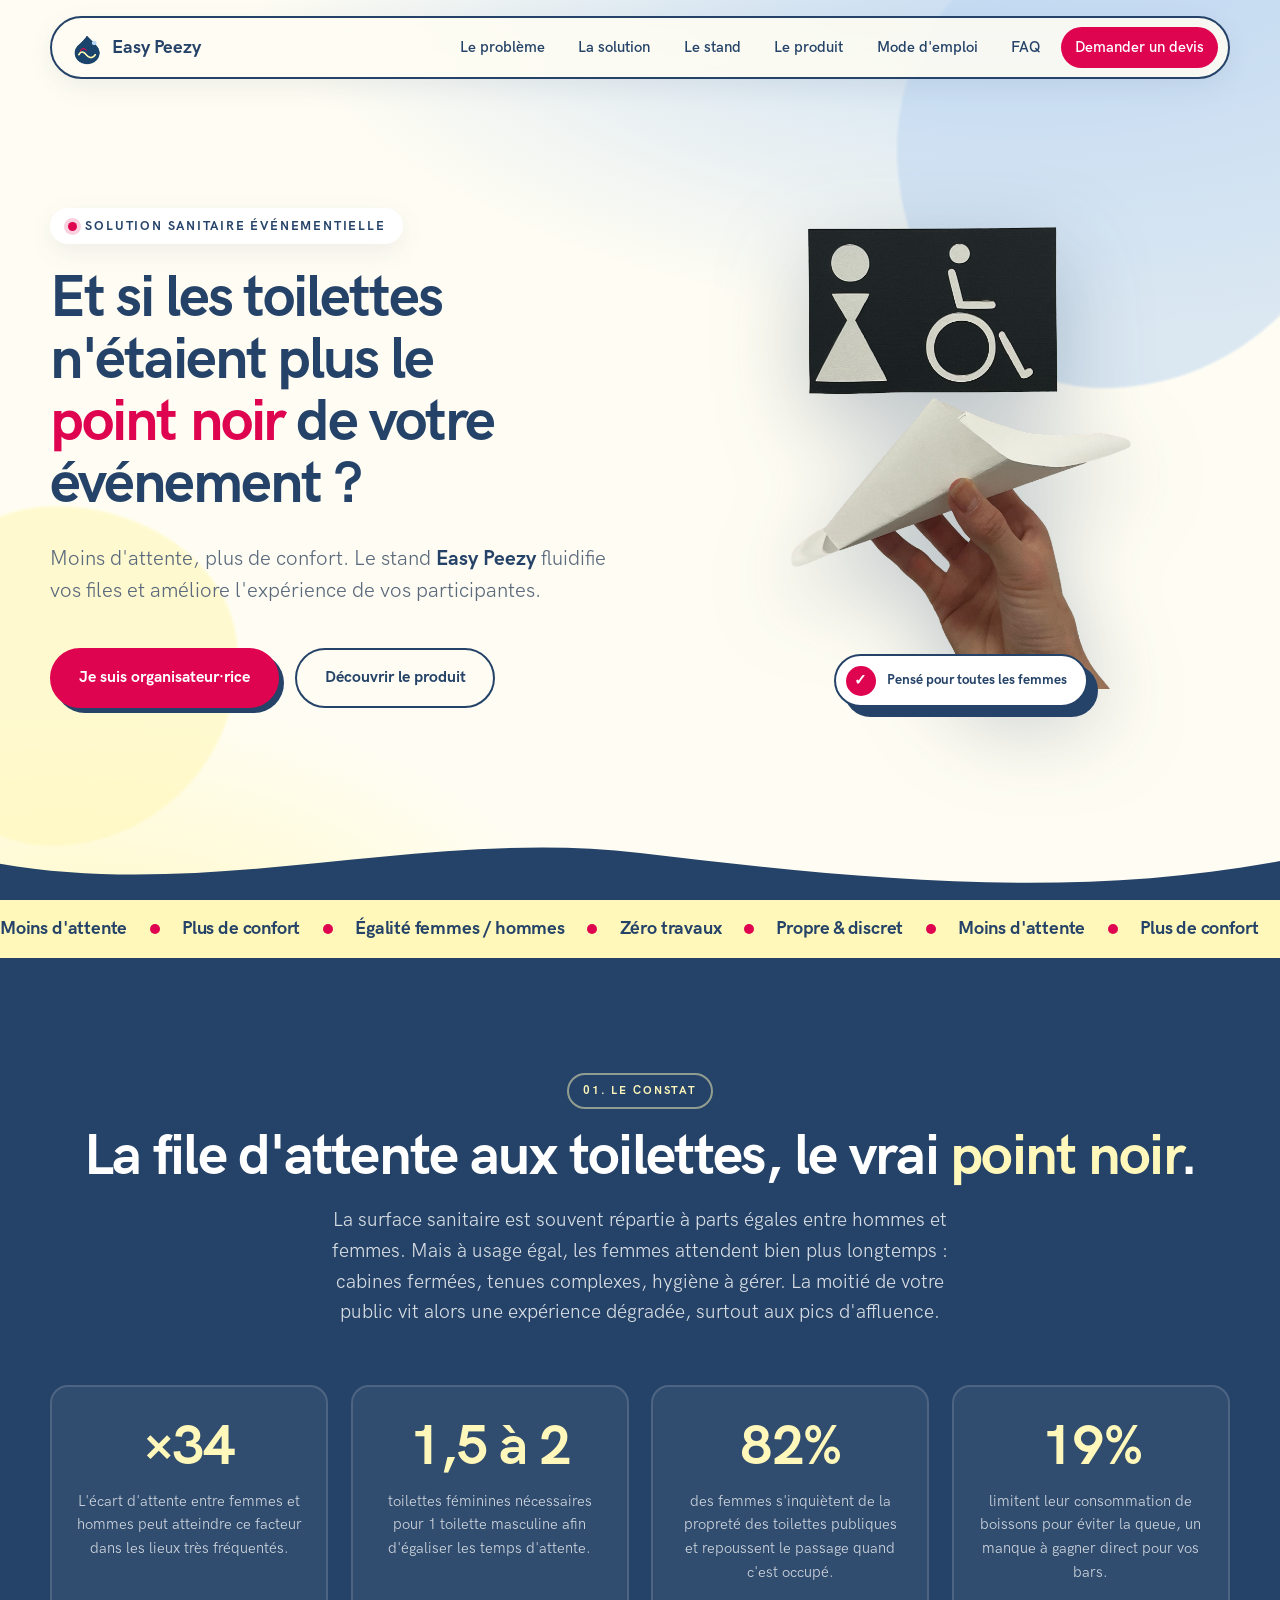
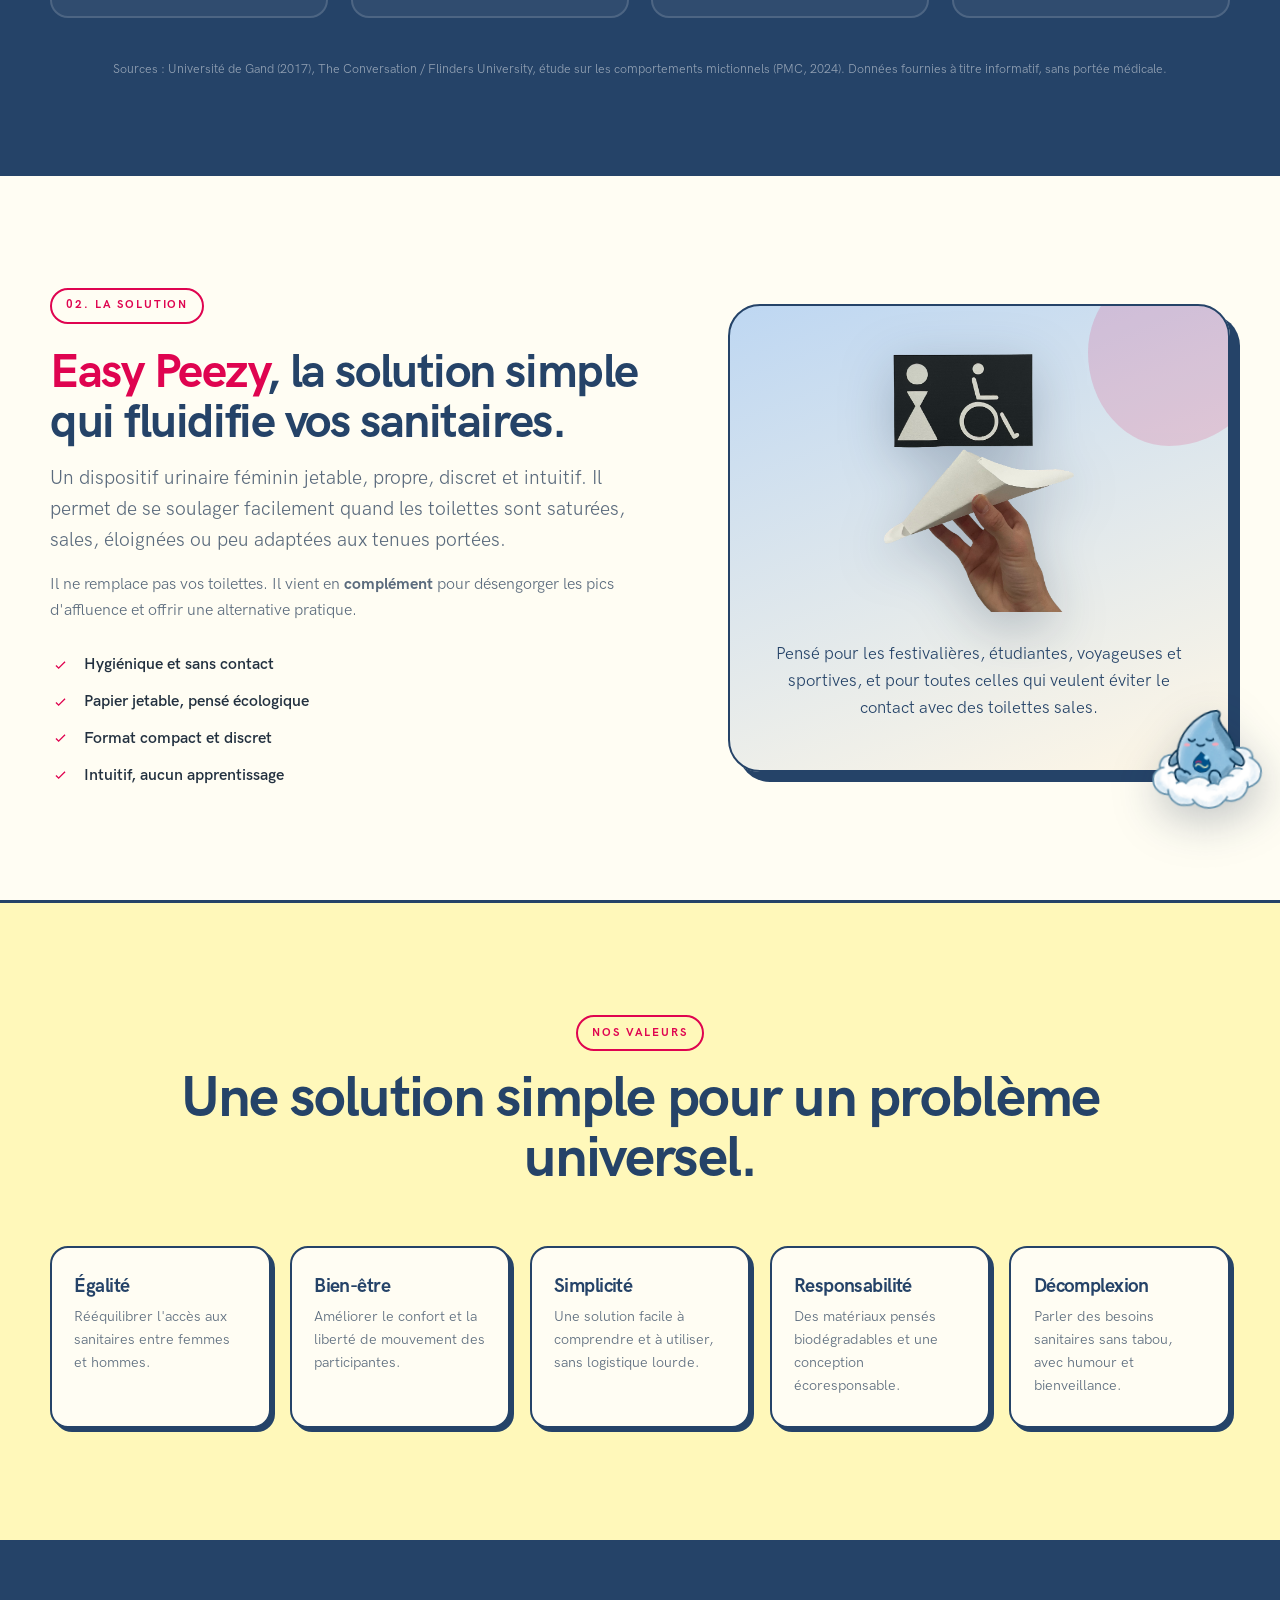
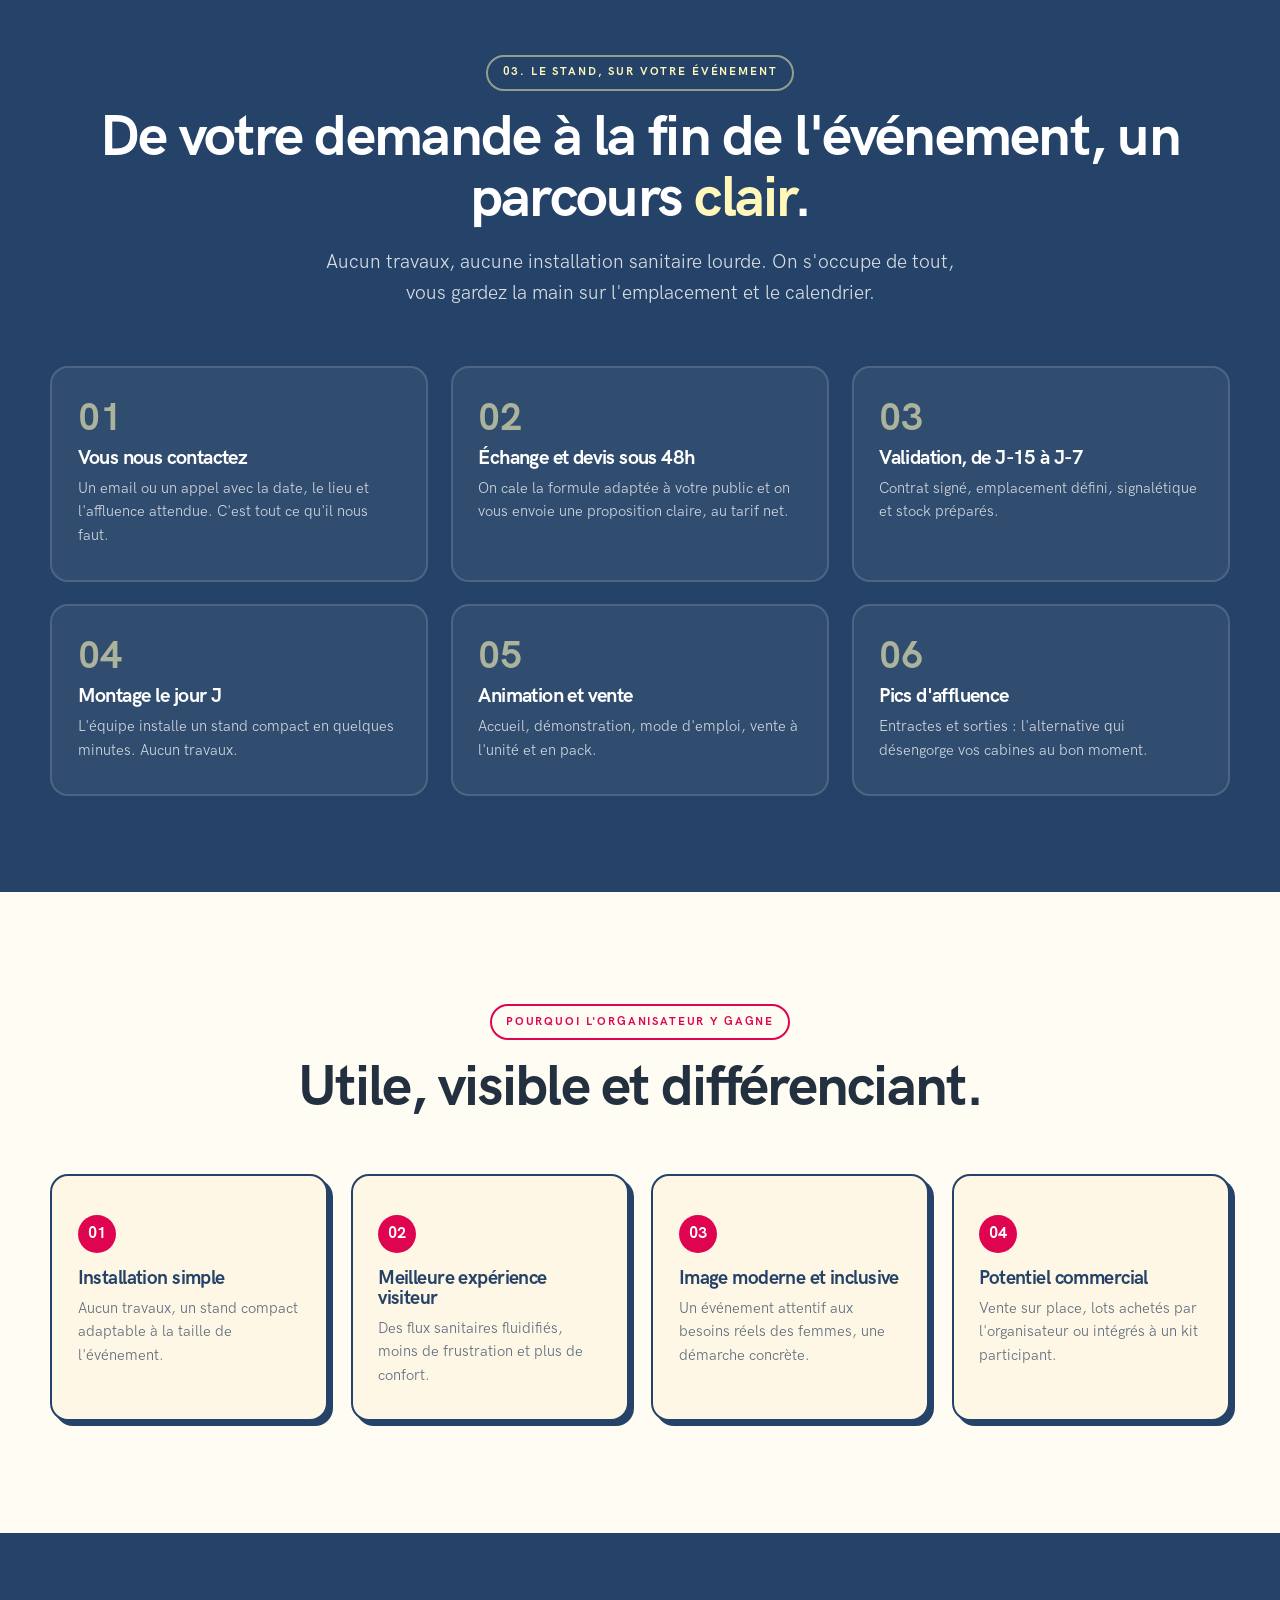
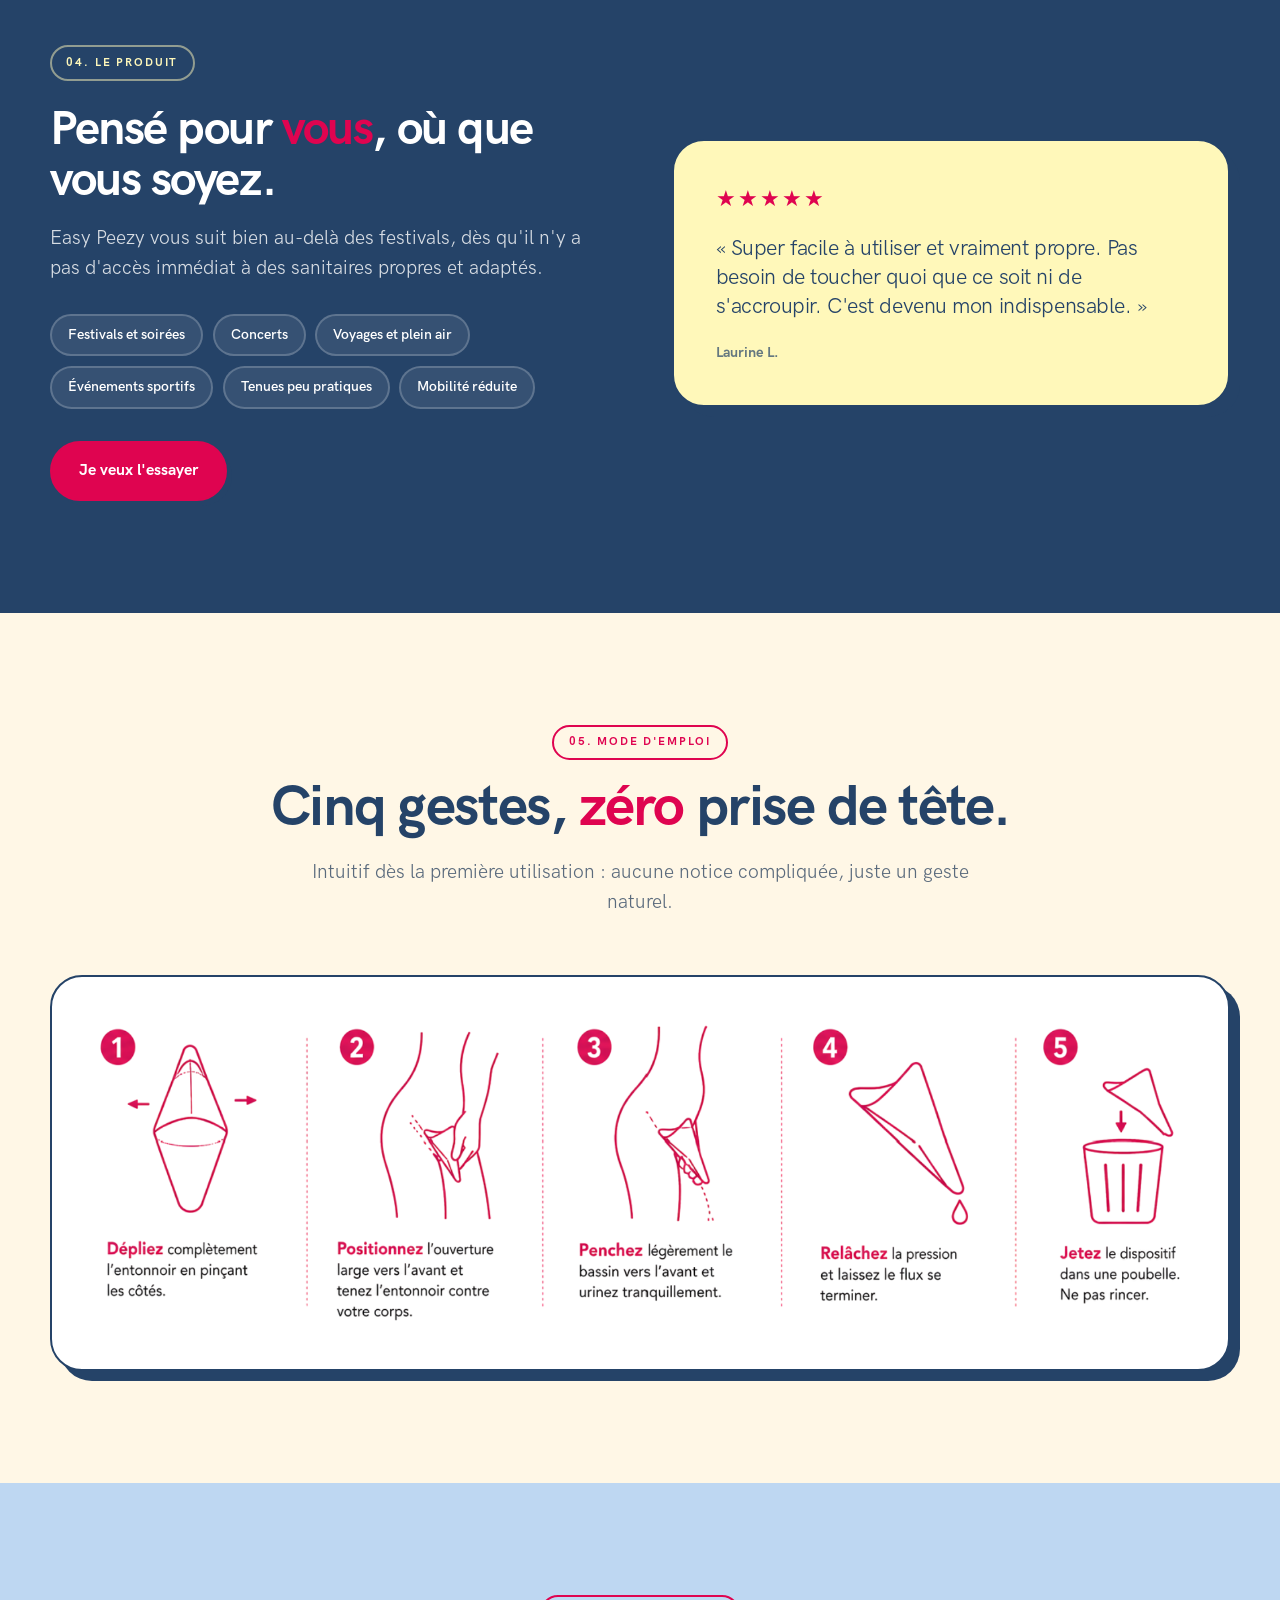
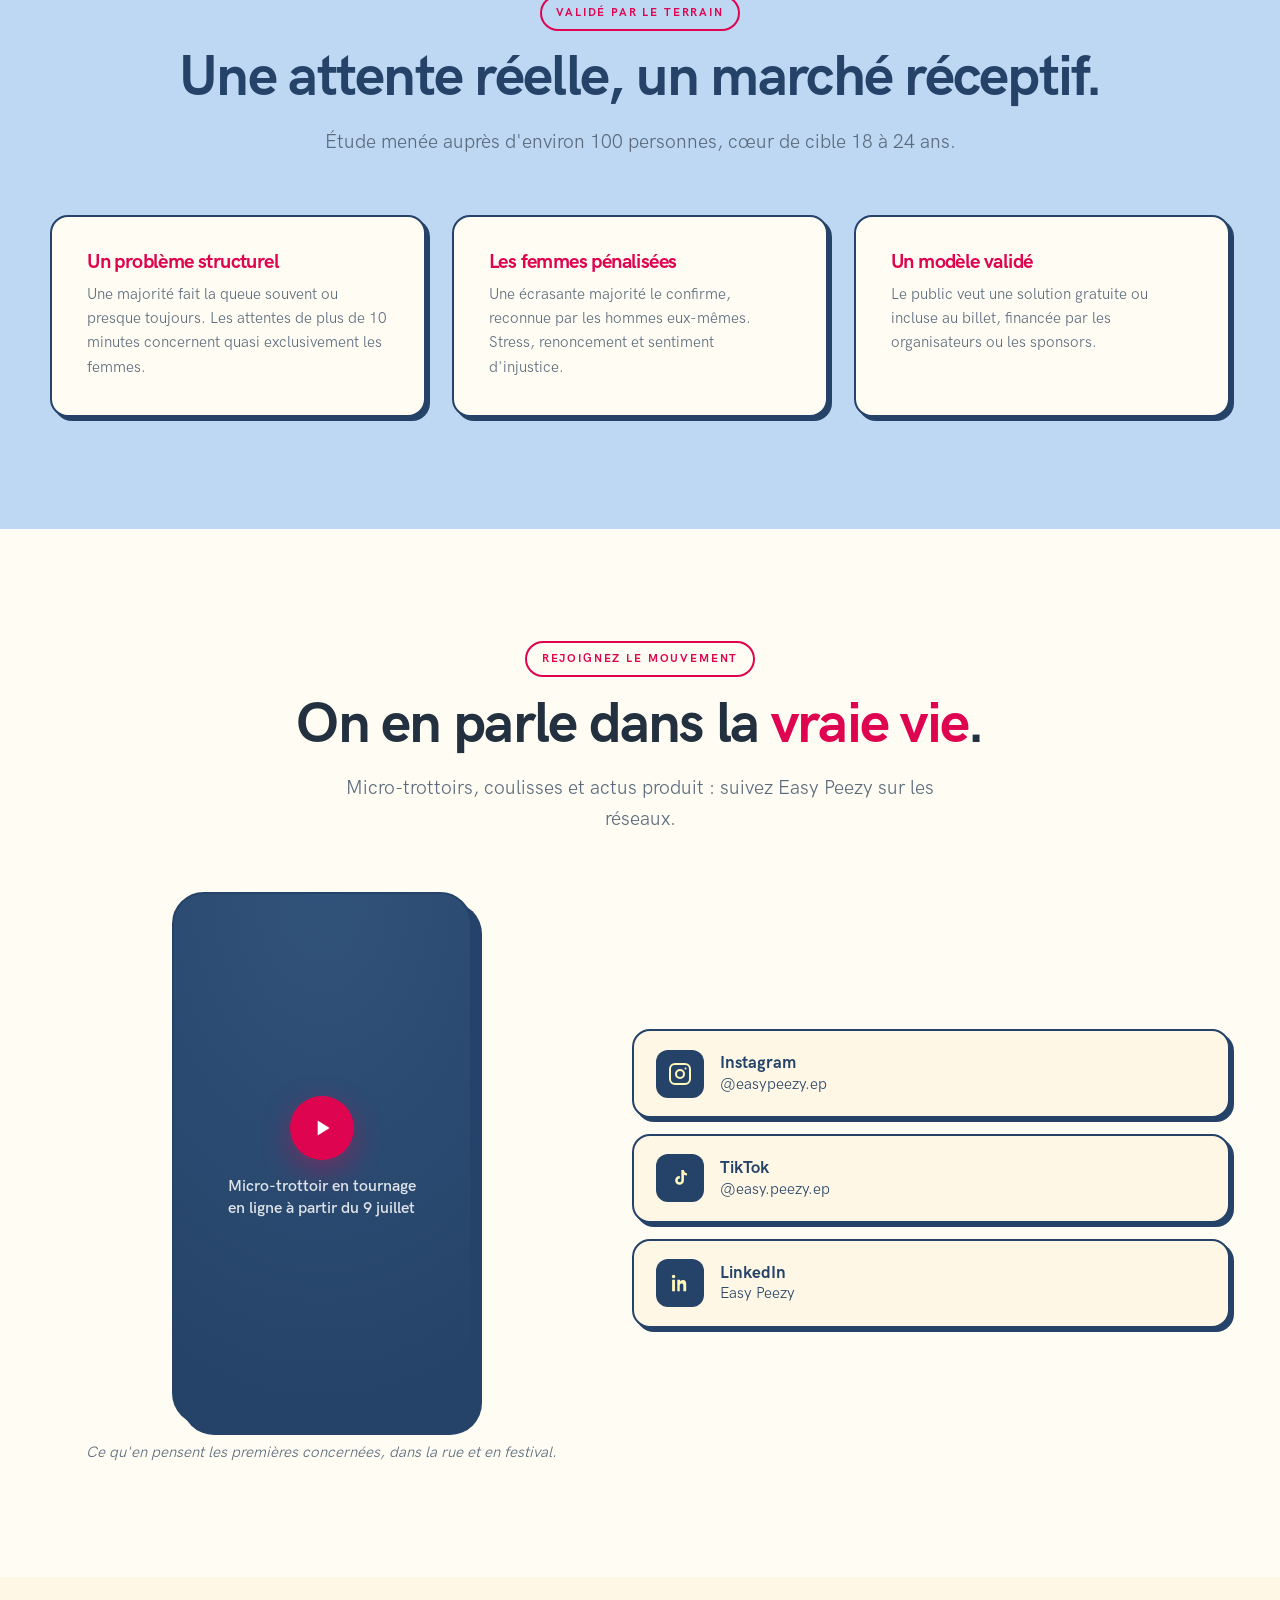
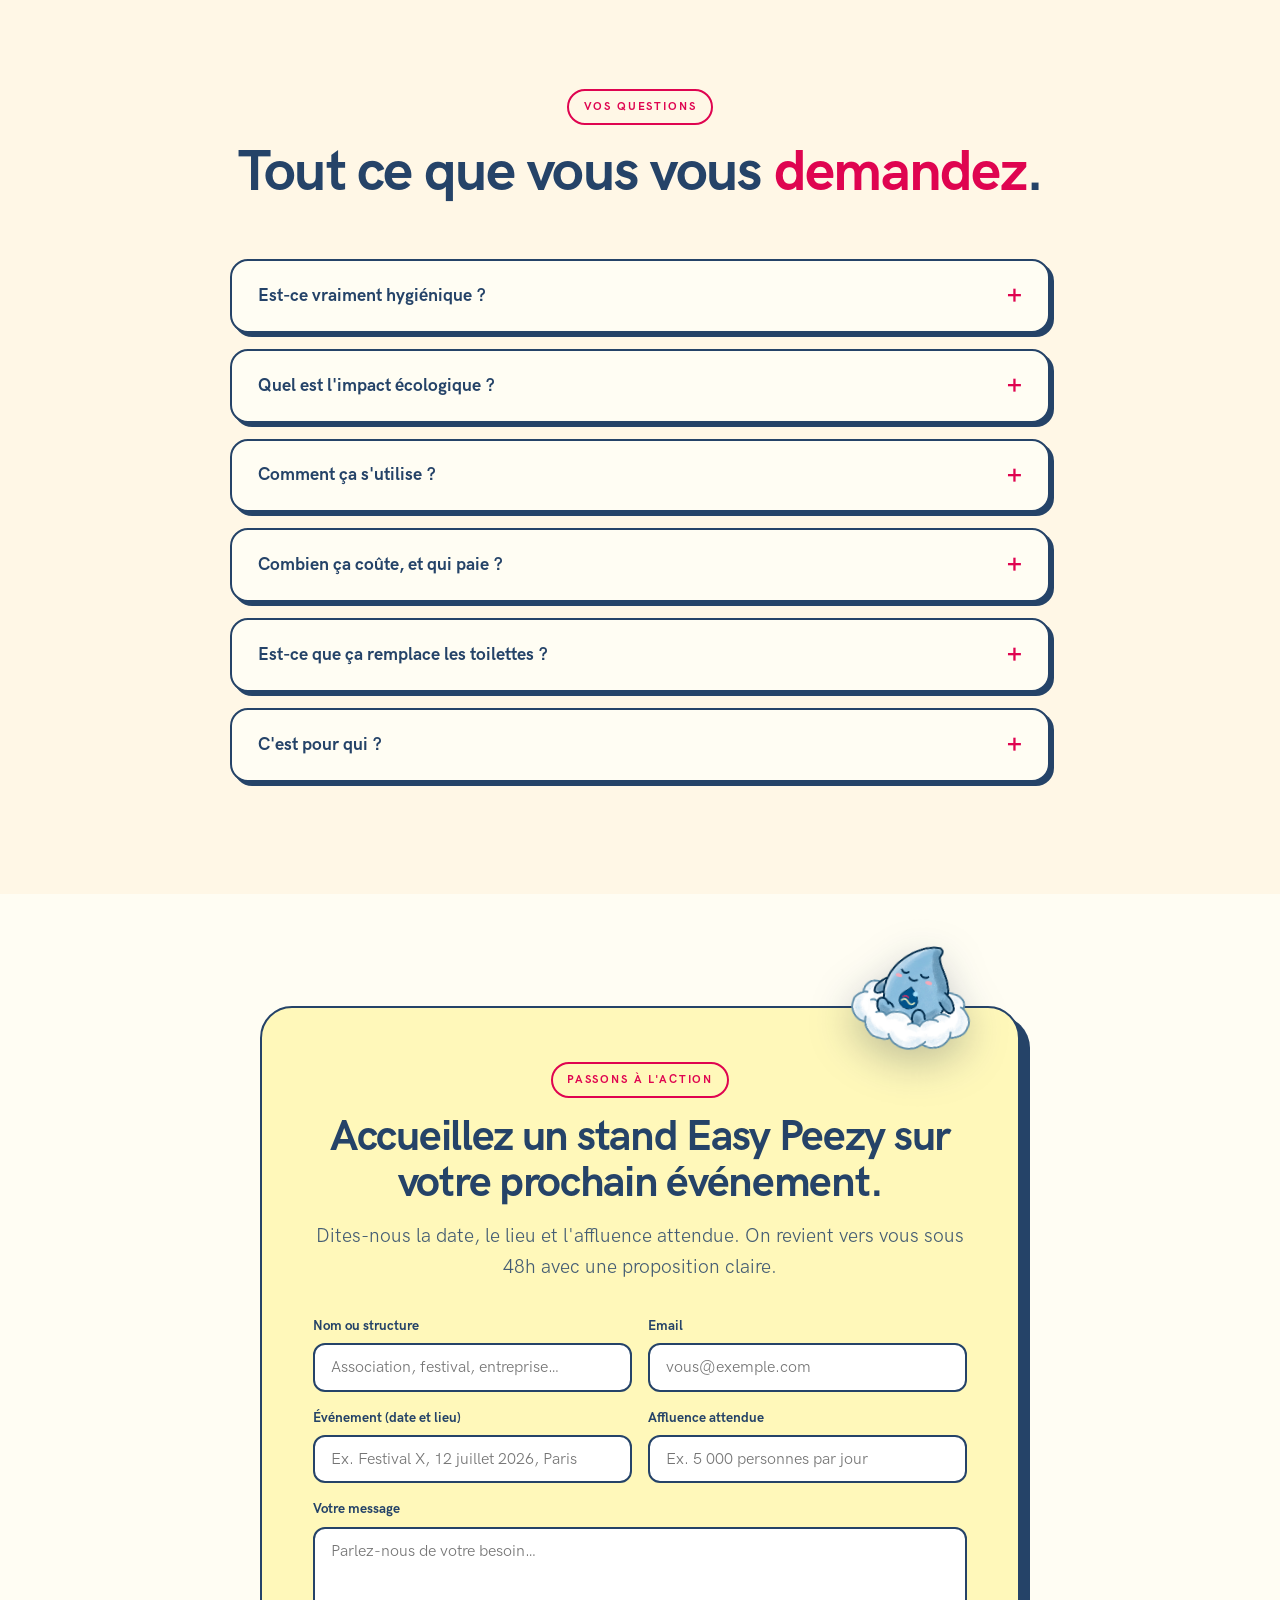
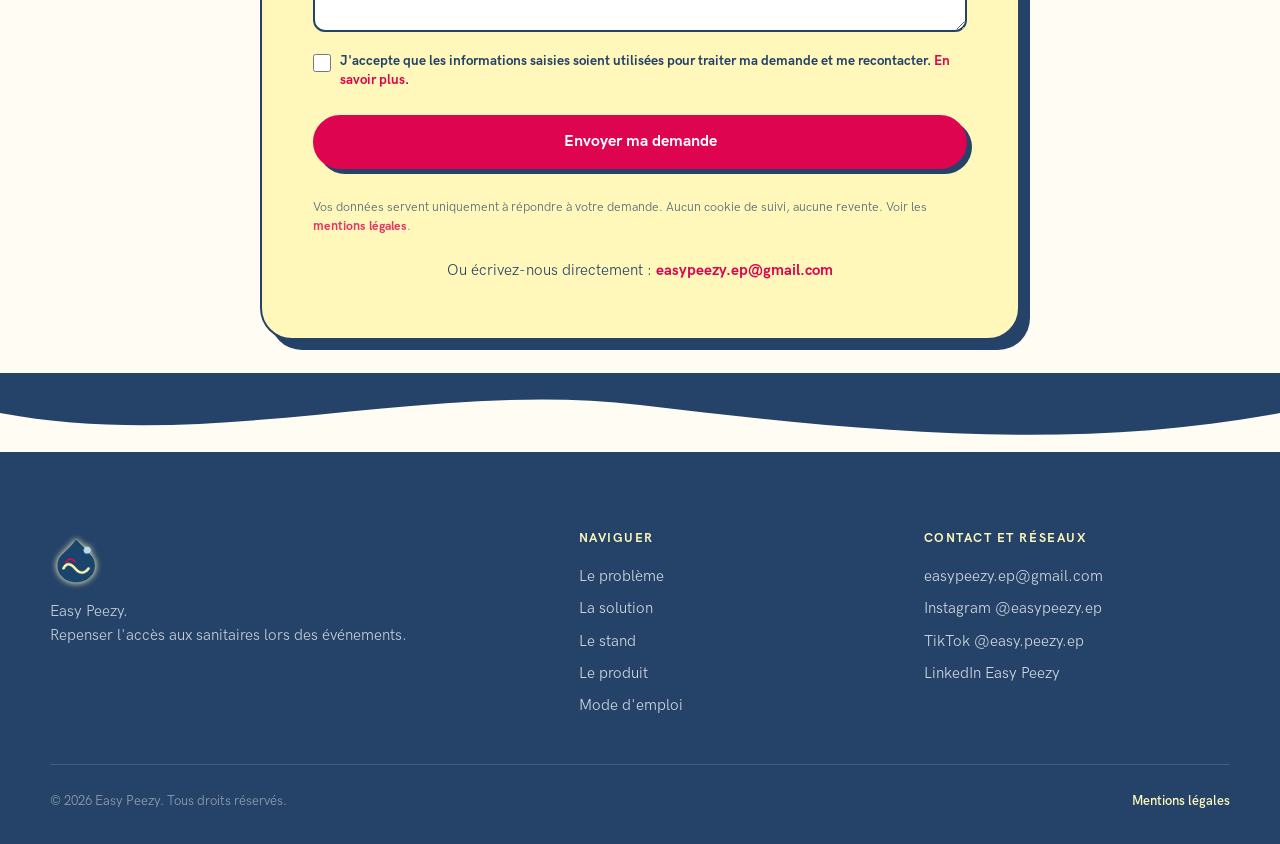
==== commit 91ec1935: "Conformité légale FR: mentions légales, RGPD, consentement formulaire - §1: adresse + téléphone édit" ====
--- a/index.html
+++ b/index.html
@@ -309,7 +309,14 @@
         <div class="field"><label for="event">Événement (date et lieu)</label><input id="event" name="event" type="text" placeholder="Ex. Festival X, 12 juillet 2026, Paris" /></div>
         <div class="field"><label for="affluence">Affluence attendue</label><input id="affluence" name="affluence" type="text" placeholder="Ex. 5 000 personnes par jour" /></div>
         <div class="field field--full"><label for="message">Votre message</label><textarea id="message" name="message" rows="4" placeholder="Parlez-nous de votre besoin…"></textarea></div>
+        <div class="field field--full field--consent">
+          <label class="consent">
+            <input type="checkbox" id="consent" name="consent" required />
+            <span>J'accepte que les informations saisies soient utilisées pour traiter ma demande et me recontacter. <a href="mentions-legales.html#rgpd">En savoir plus</a>.</span>
+          </label>
+        </div>
         <button type="submit" class="btn btn--primary btn--block">Envoyer ma demande</button>
+        <p class="contact__privacy">Vos données servent uniquement à répondre à votre demande. Aucun cookie de suivi, aucune revente. Voir les <a href="mentions-legales.html#rgpd">mentions légales</a>.</p>
       </form>
       <p class="contact__alt">Ou écrivez-nous directement&nbsp;: <a href="mailto:easypeezy.ep@gmail.com">easypeezy.ep@gmail.com</a></p>
     </div>
--- a/css/style.css
+++ b/css/style.css
@@ -227,6 +227,12 @@
 .field input,.field textarea{font-family:var(--sans);font-size:1rem;padding:.8rem 1rem;border:2px solid var(--navy);border-radius:12px;background:#fff;color:var(--ink);resize:vertical;transition:box-shadow .16s ease}
 .field input:focus,.field textarea:focus{outline:none;box-shadow:4px 4px 0 var(--crimson)}
 .contact__form .btn--block{grid-column:1/-1}
+.field--consent{grid-column:1/-1;margin-top:.2rem}
+.consent{display:flex;align-items:flex-start;gap:.6rem;font-size:.85rem;line-height:1.4;color:var(--navy);font-weight:400;cursor:pointer}
+.consent input{width:1.1rem;height:1.1rem;margin-top:.15rem;flex:0 0 auto;accent-color:var(--crimson)}
+.consent a{color:var(--crimson);font-weight:700}
+.contact__privacy{grid-column:1/-1;margin-top:.9rem;font-size:.78rem;line-height:1.5;color:var(--navy);opacity:.8}
+.contact__privacy a{color:var(--crimson);font-weight:700}
 .contact__alt{margin-top:1.4rem;font-size:.95rem;color:var(--navy)}
 .contact__alt a{color:var(--crimson);font-weight:700}
 .contact__form.sent{opacity:.6;pointer-events:none}
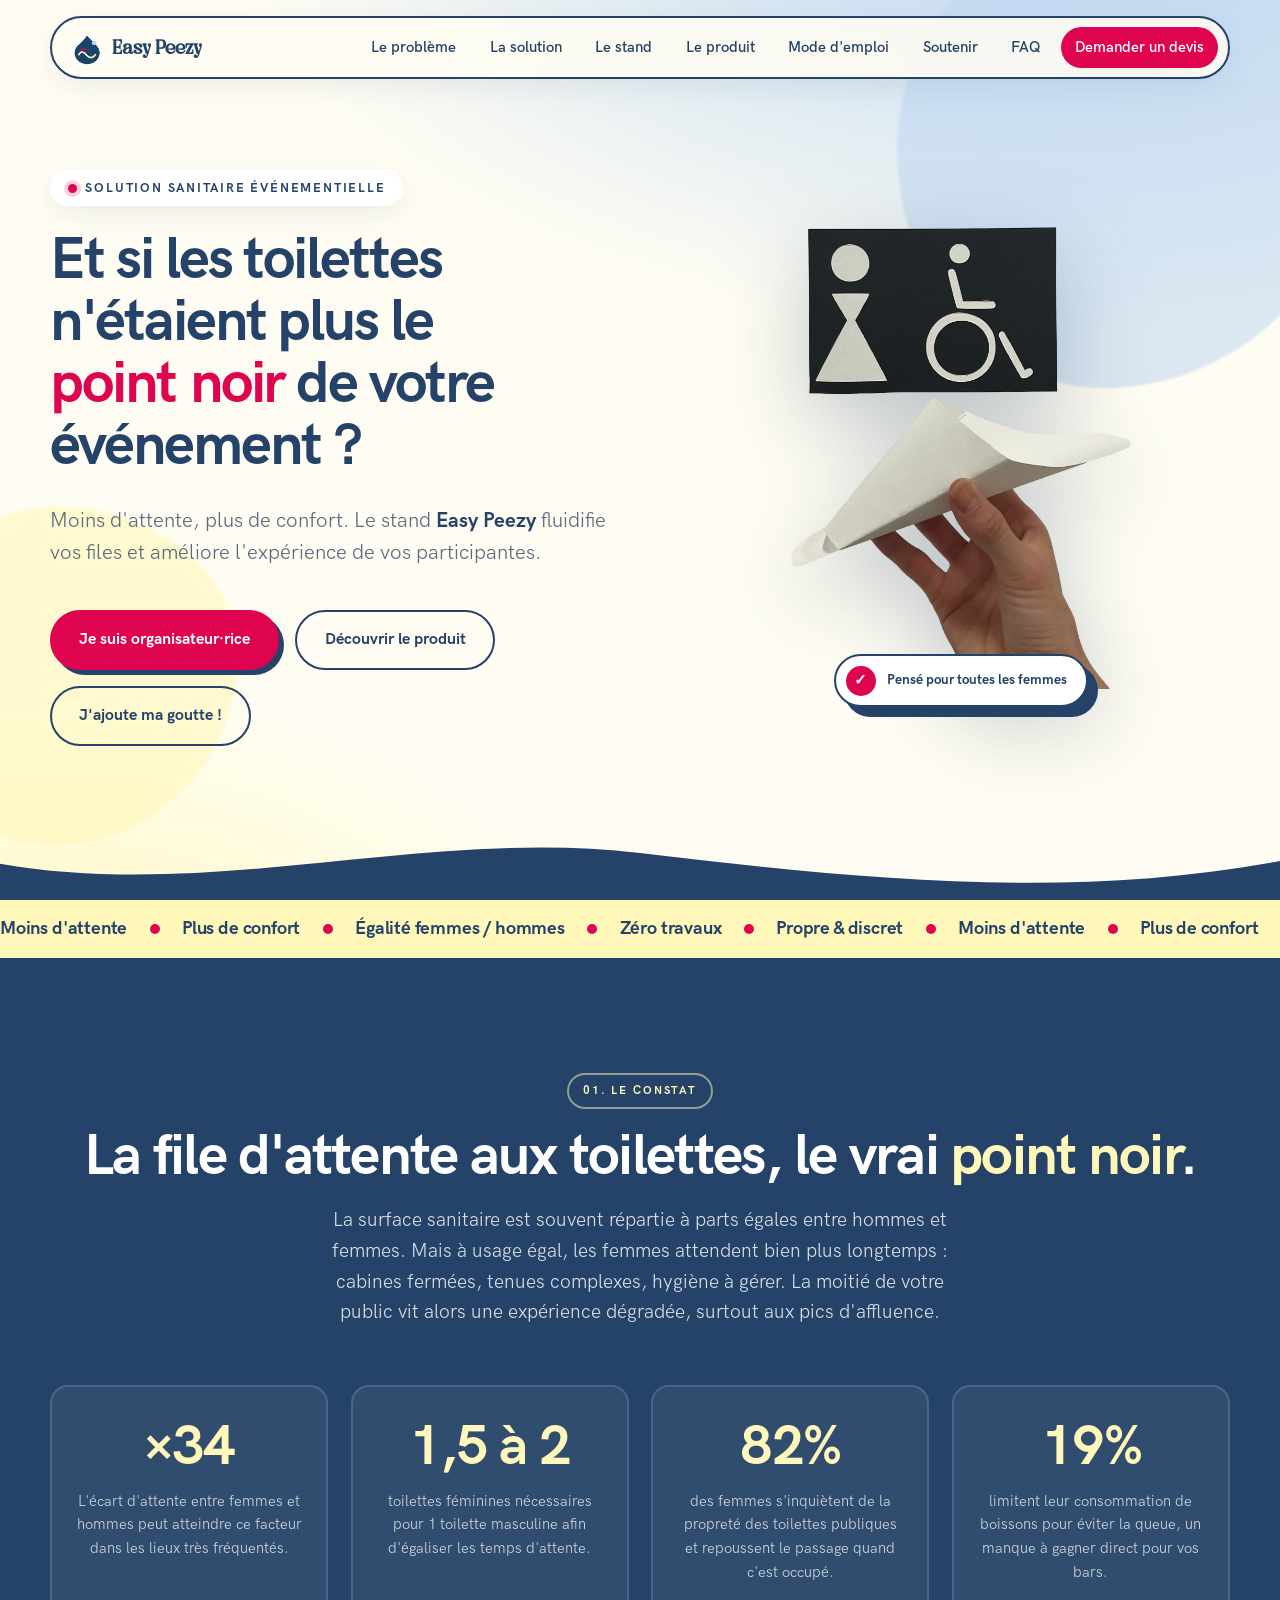
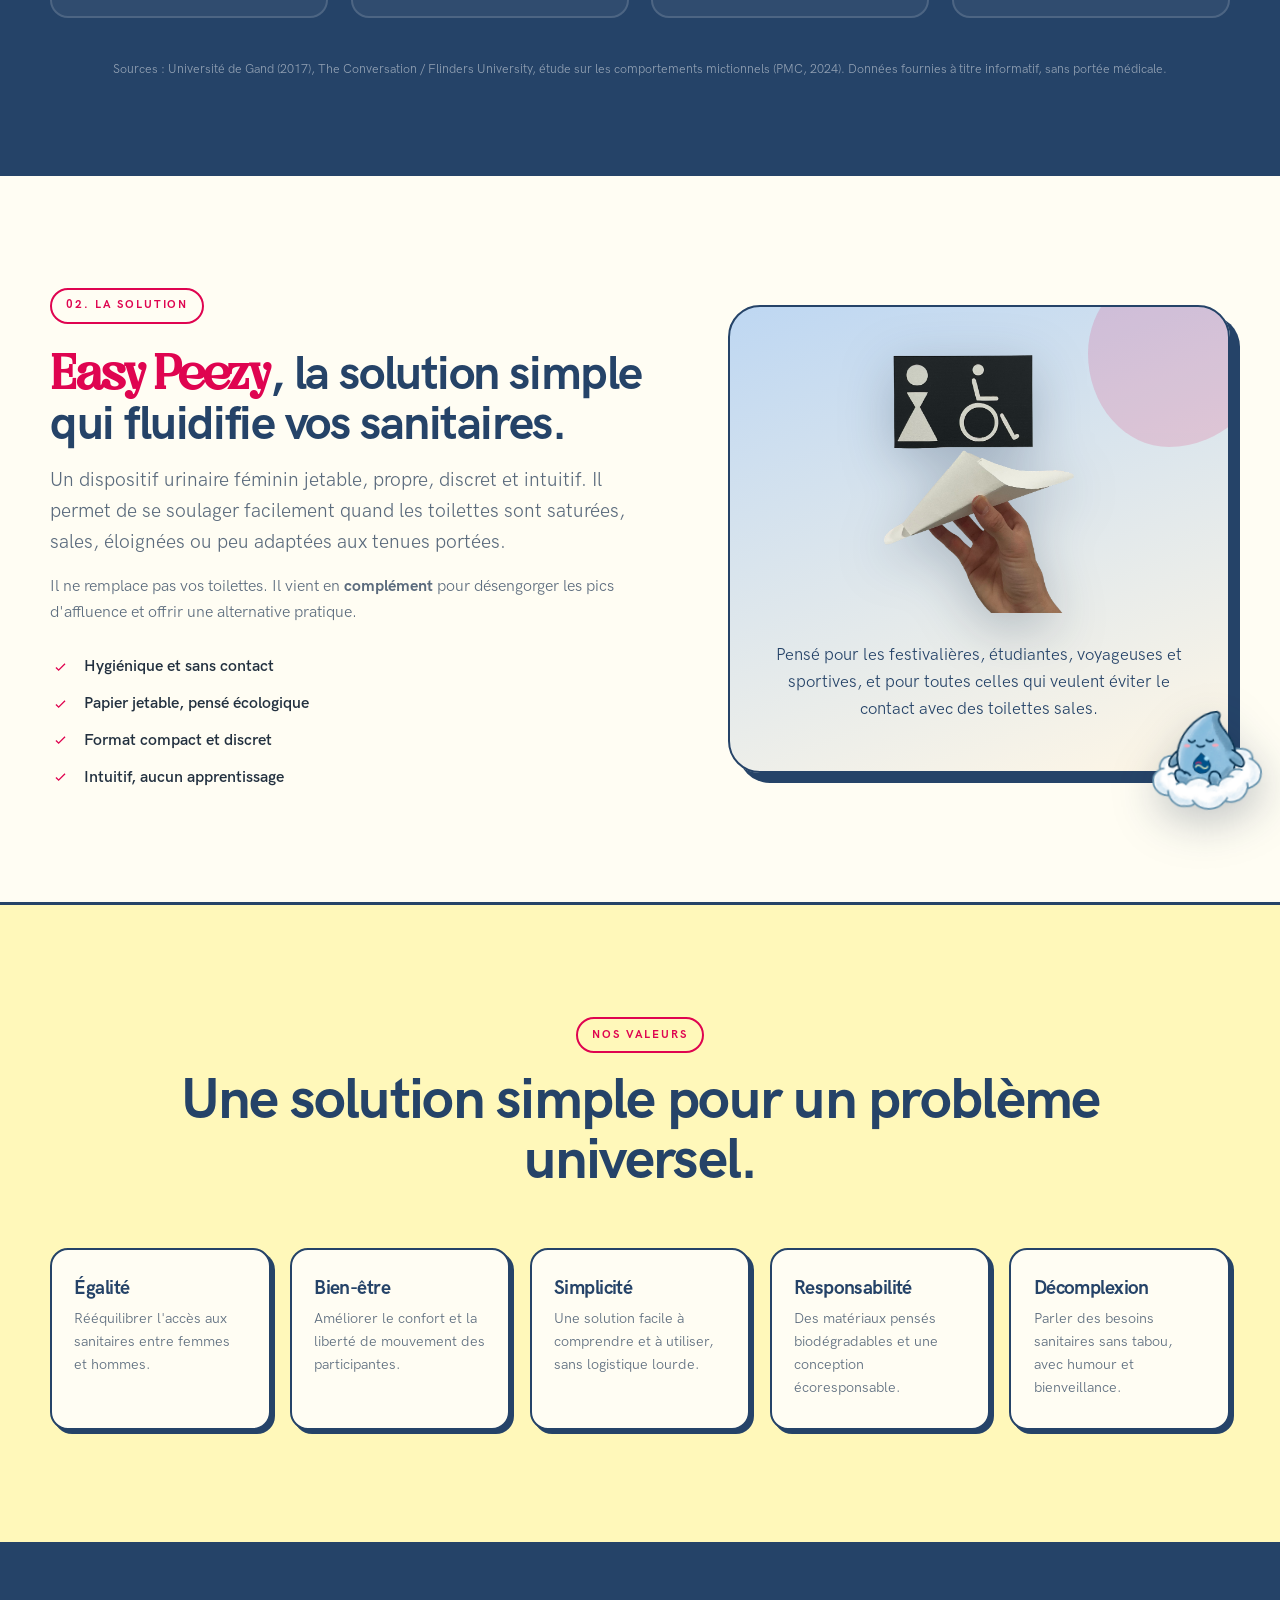
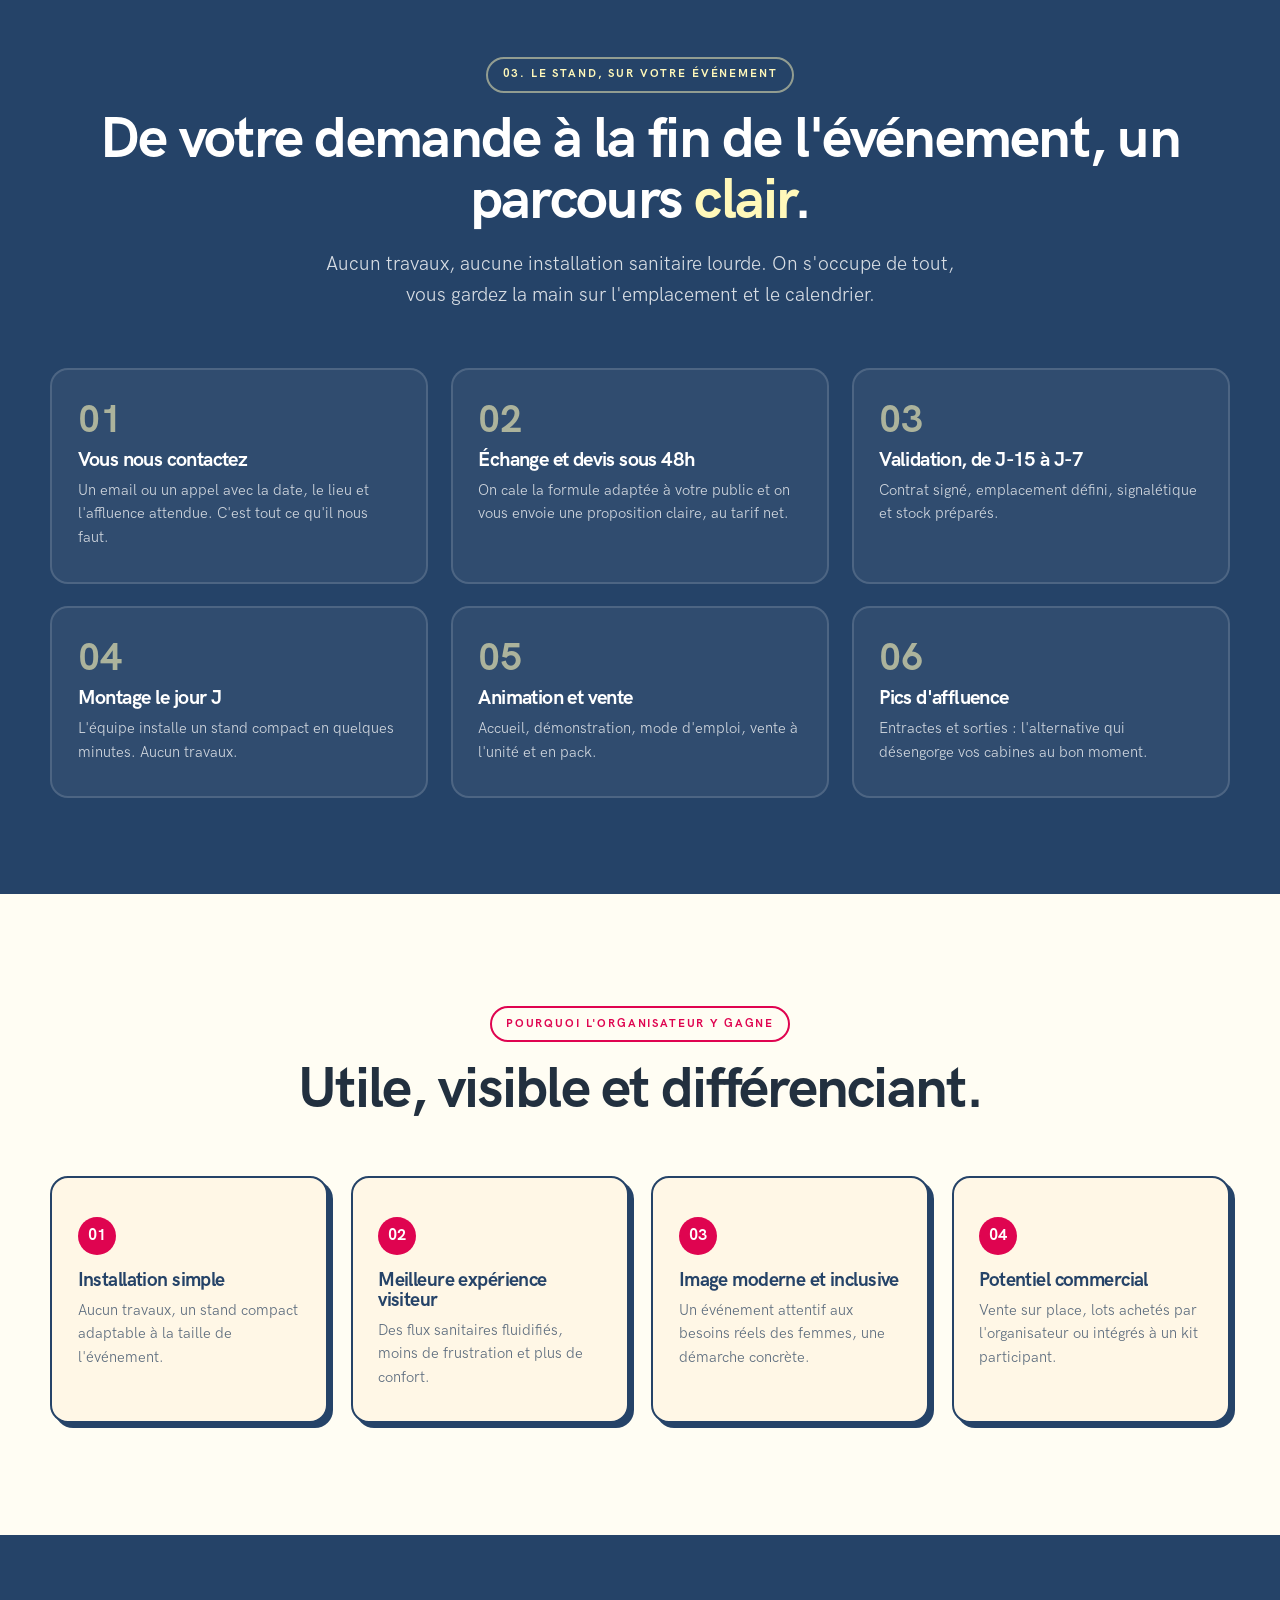
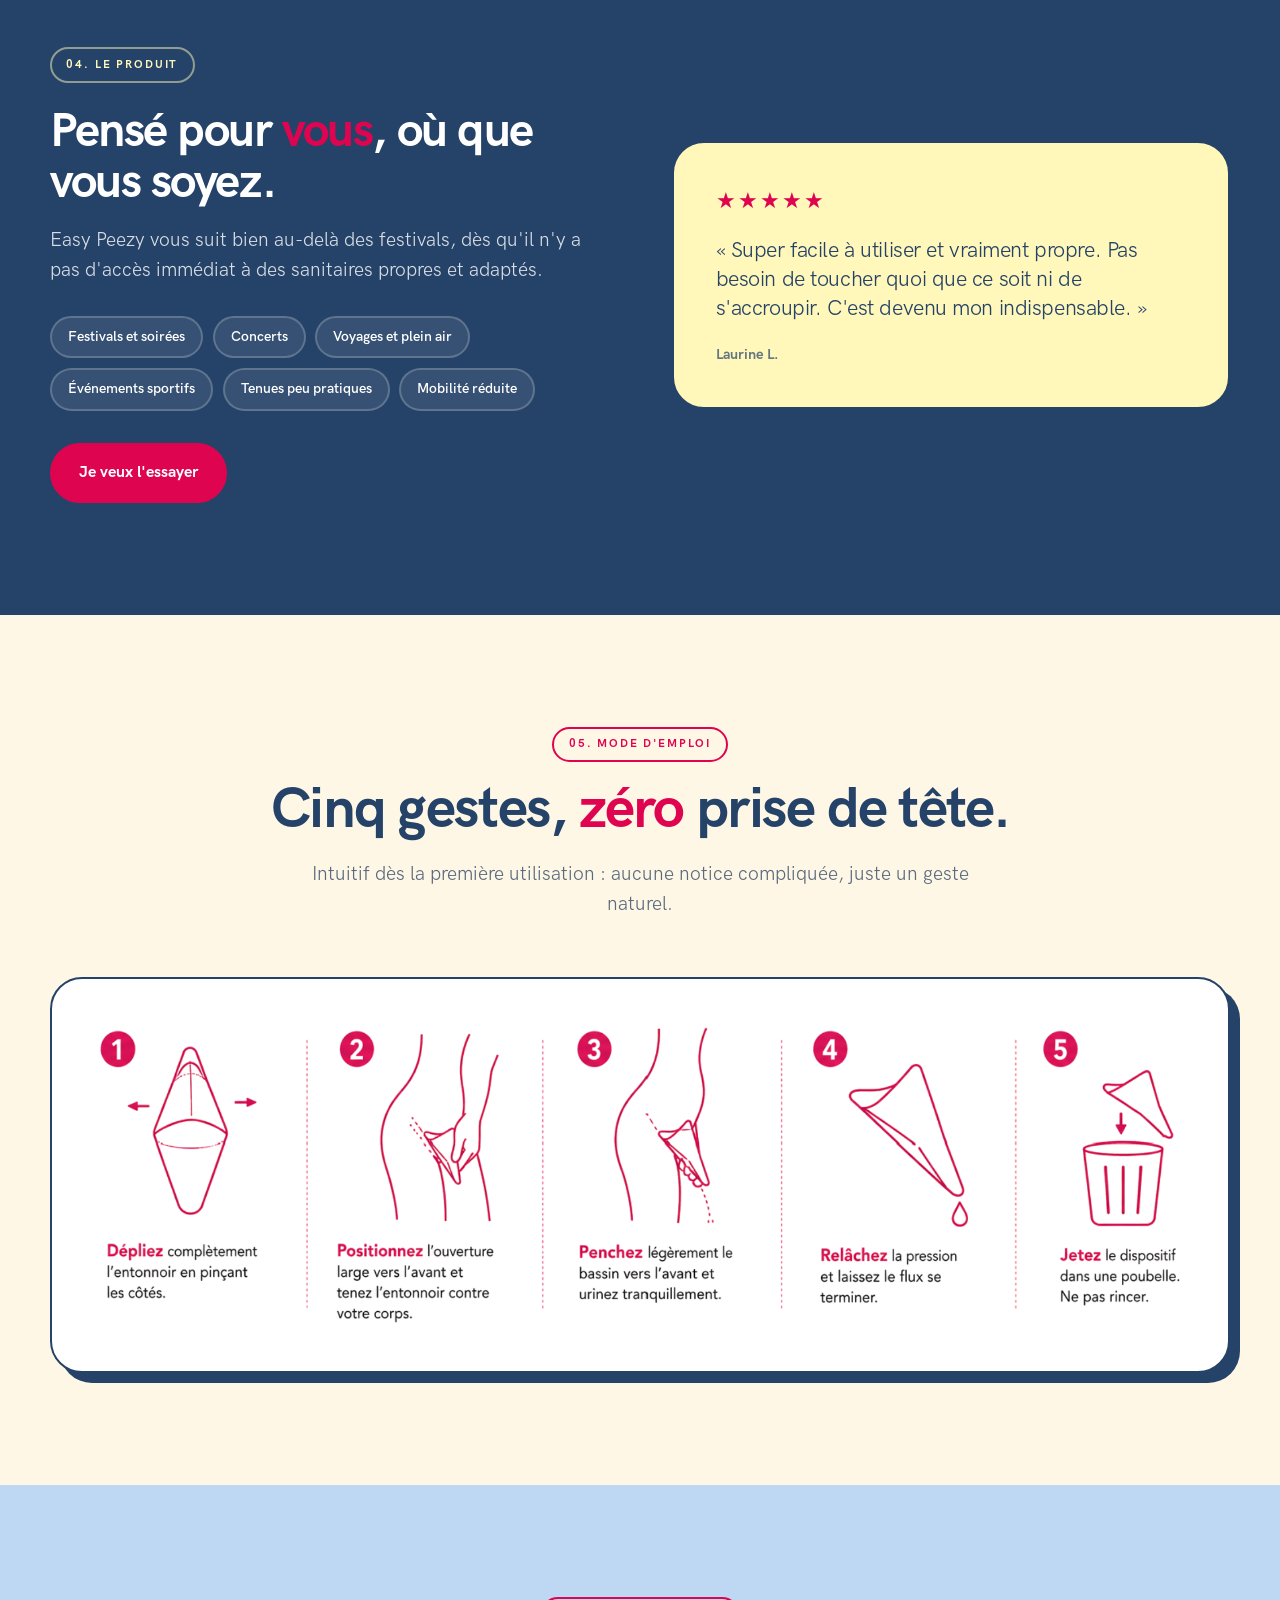
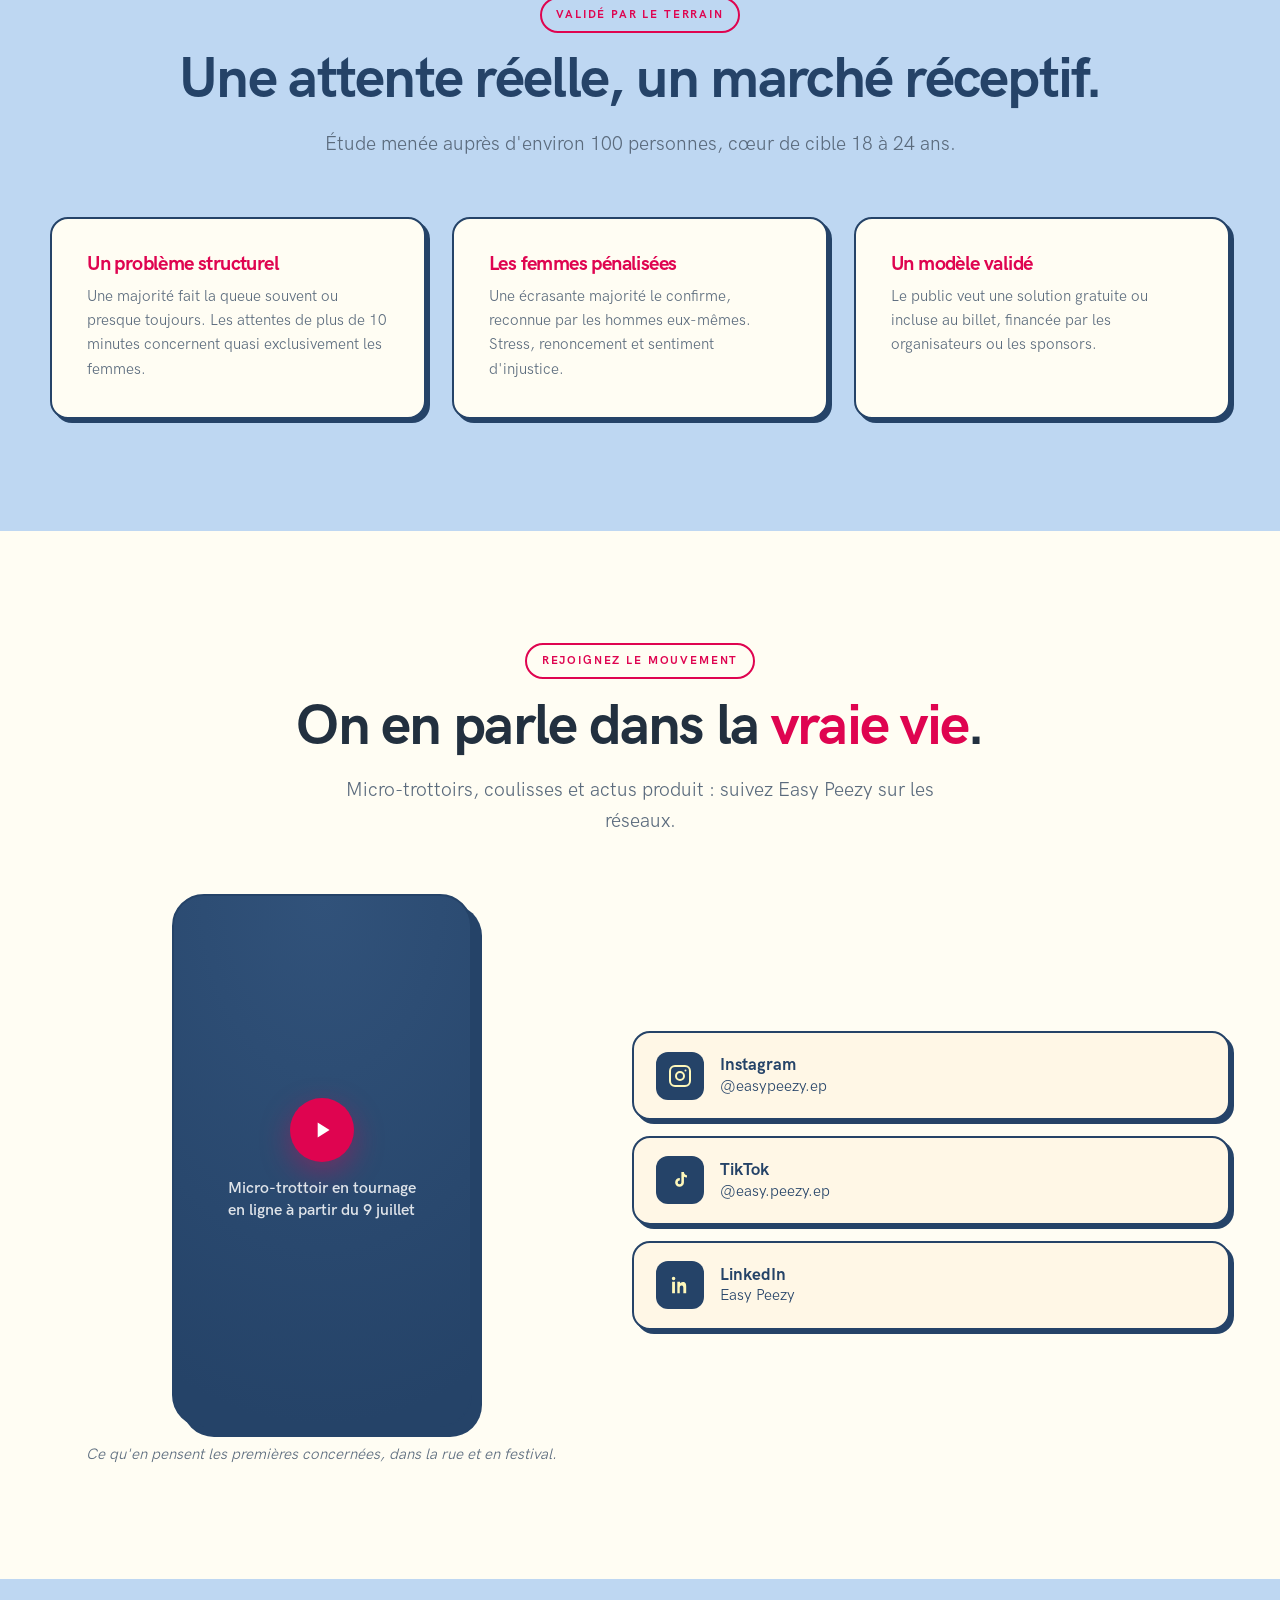
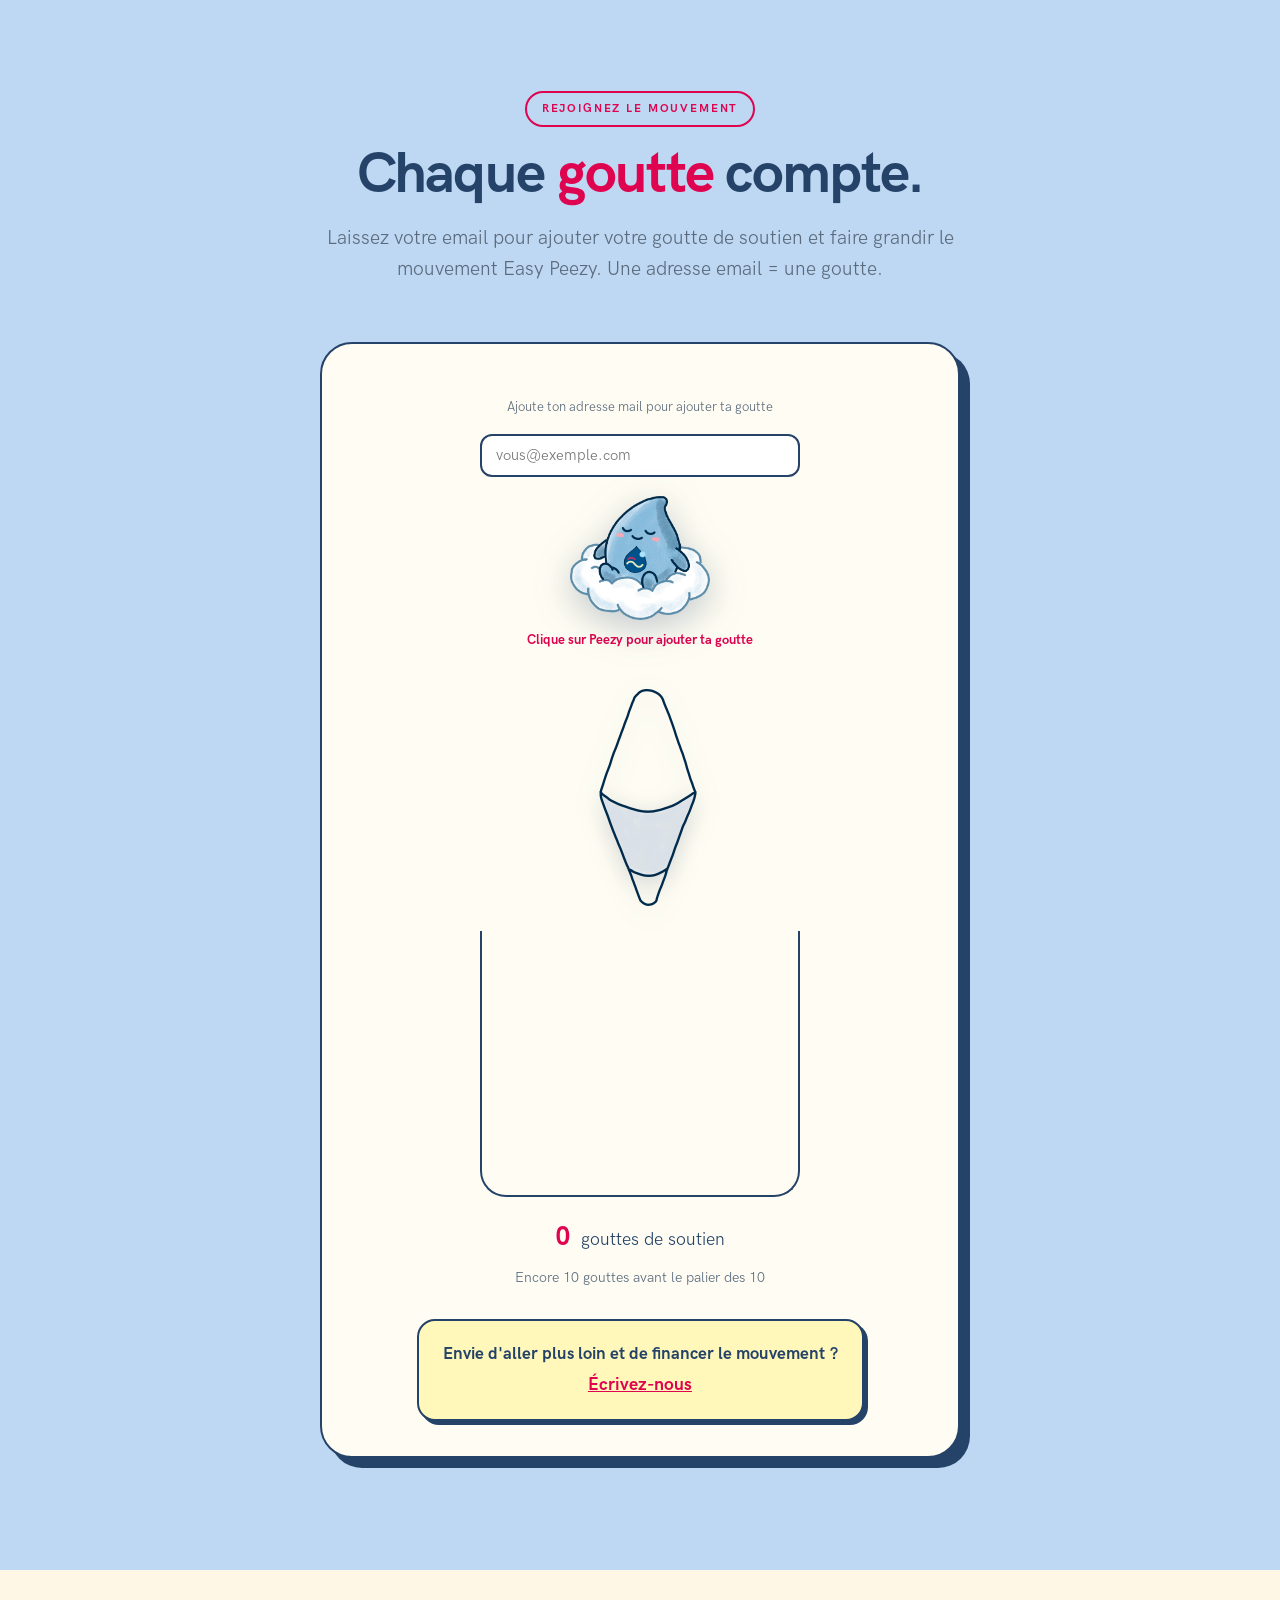
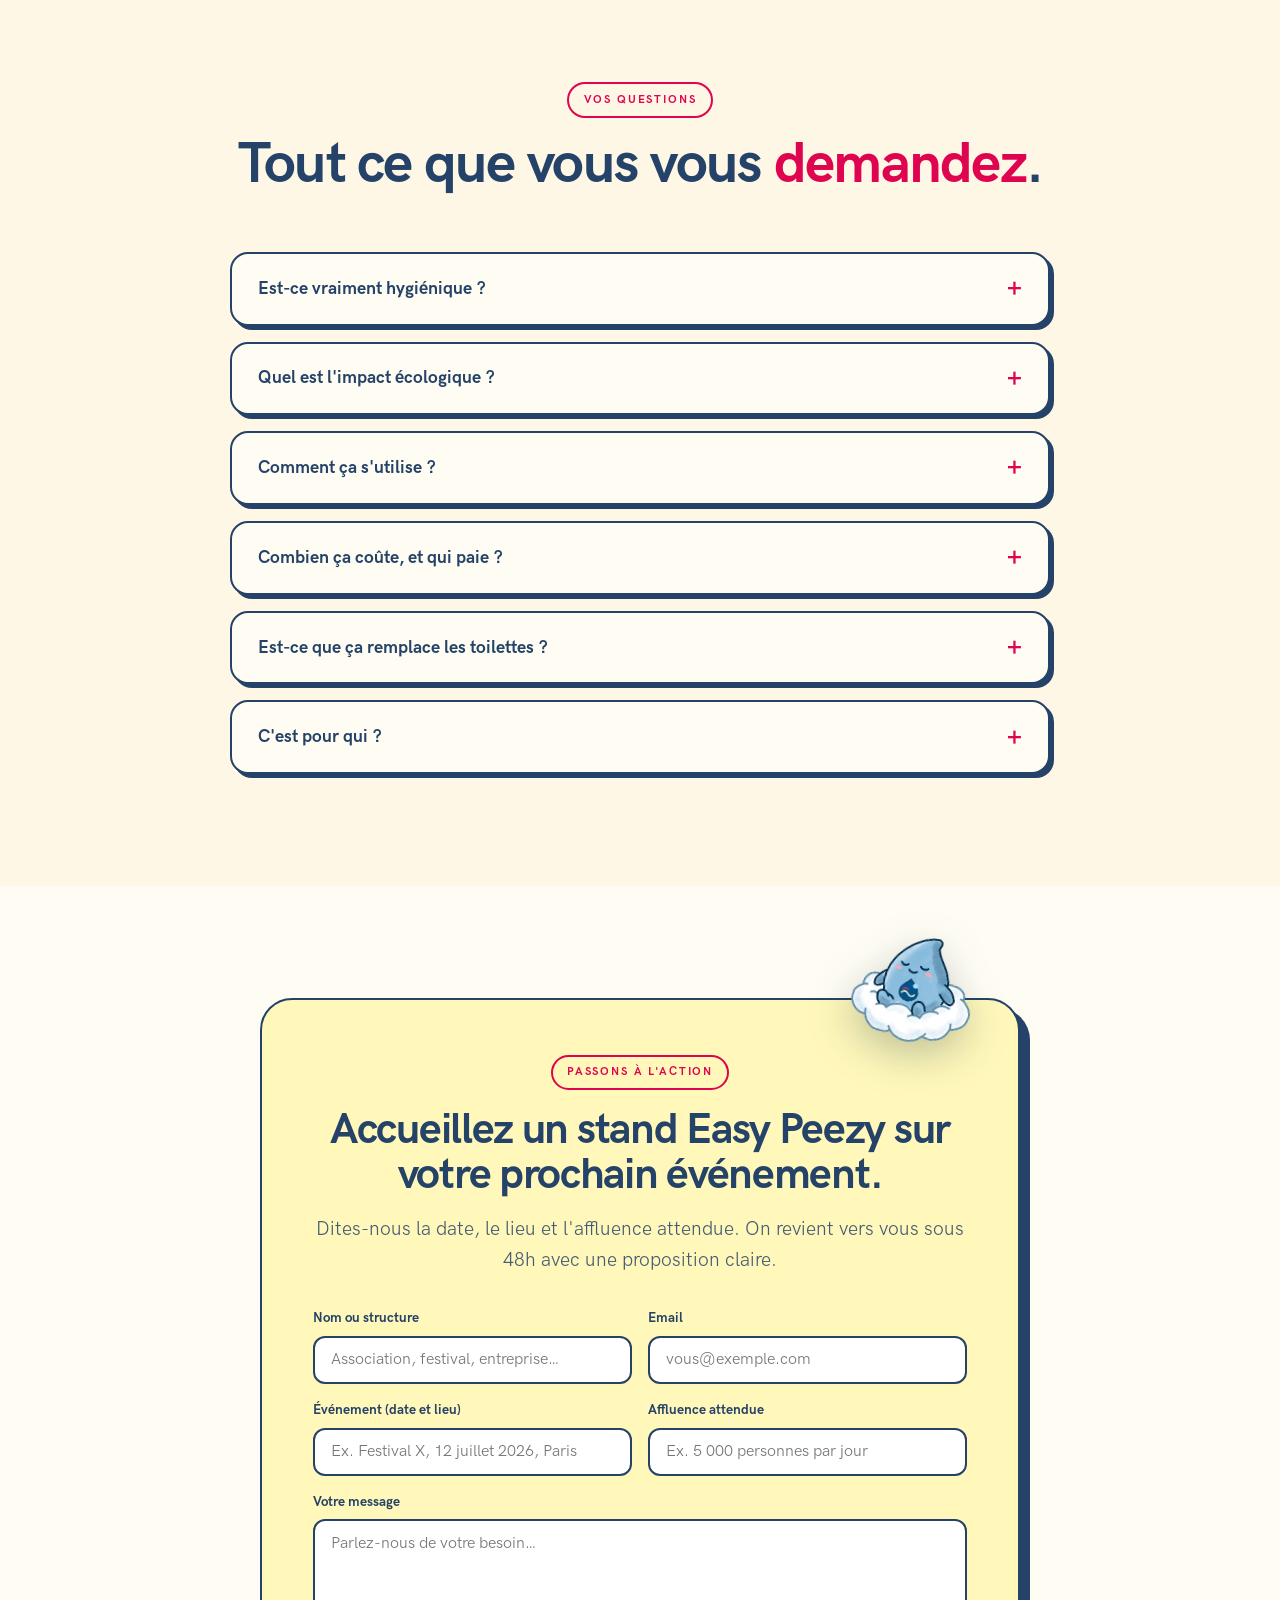
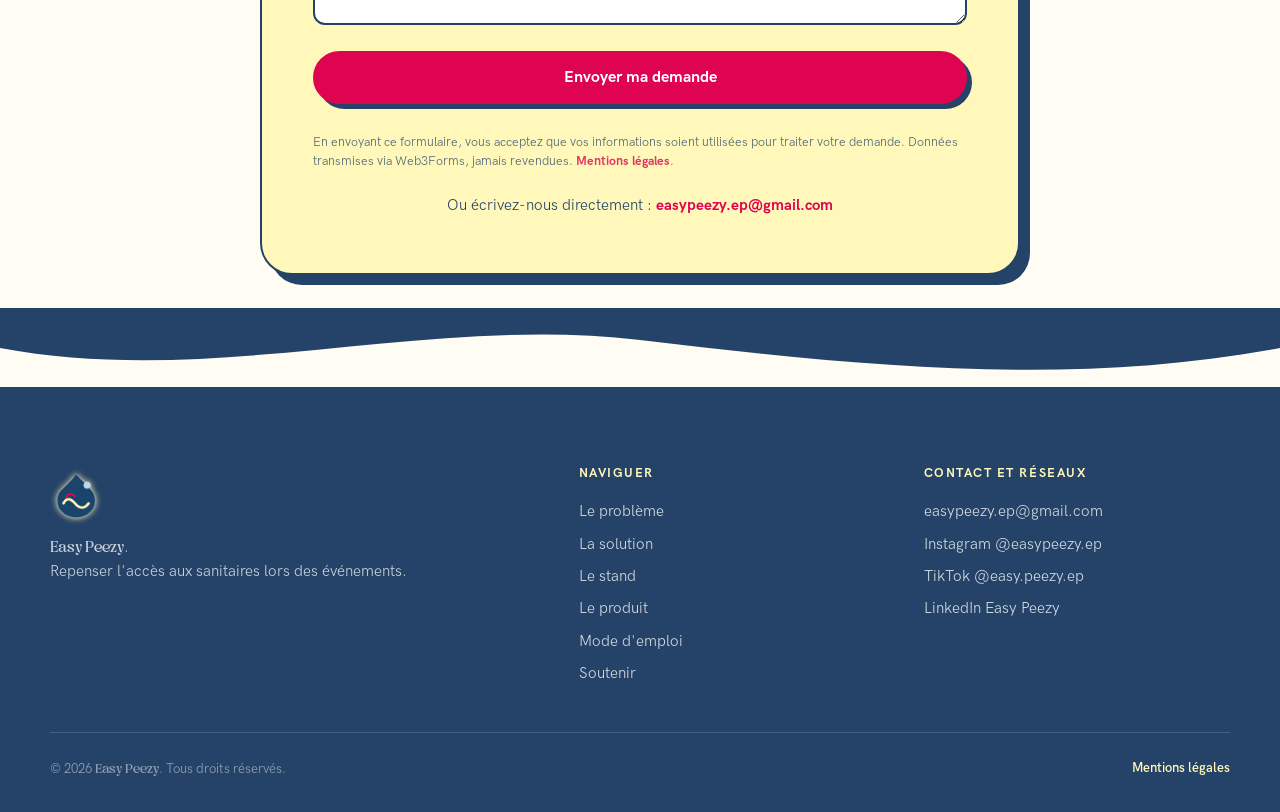
==== commit a733534d: "Réconcilie le site live de Léonce dans git + ajoute infos légales éditeur Le site OVH (widget « gout" ====
--- a/index.html
+++ b/index.html
@@ -7,7 +7,7 @@
   <meta name="description" content="Easy Peezy : dispositif urinaire féminin jetable, propre et discret. Moins d'attente aux toilettes, plus de confort pour vos festivals et événements." />
   <link rel="icon" type="image/png" href="assets/logo.png" />
   <link rel="apple-touch-icon" href="assets/logo.png" />
-  <!-- Open Graph / partage réseaux -->
+  <!-- Open Graph / réseaux -->
   <meta property="og:type" content="website" />
   <meta property="og:site_name" content="Easy Peezy" />
   <meta property="og:title" content="Easy Peezy · Moins d'attente aux toilettes, plus de confort" />
@@ -29,7 +29,7 @@
   <header class="nav" id="nav">
     <a href="#top" class="nav__brand">
       <img src="assets/logo.png" alt="Easy Peezy" class="nav__logo" />
-      <span>Easy Peezy</span>
+      <span class="brand-name">Easy Peezy</span>
     </a>
     <nav class="nav__links" id="navLinks">
       <a href="#probleme">Le problème</a>
@@ -37,6 +37,7 @@
       <a href="#stand">Le stand</a>
       <a href="#produit">Le produit</a>
       <a href="#mode-emploi">Mode d'emploi</a>
+      <a href="#soutien">Soutenir</a>
       <a href="#faq">FAQ</a>
       <a href="#contact" class="nav__cta">Demander un devis</a>
     </nav>
@@ -57,6 +58,7 @@
         <div class="hero__cta reveal">
           <a href="#contact" class="btn btn--primary">Je suis organisateur·rice</a>
           <a href="#produit" class="btn btn--ghost">Découvrir le produit</a>
+          <a href="#soutien" class="btn btn--ghost">J'ajoute ma goutte !</a>
         </div>
       </div>
       <div class="hero__visual reveal">
@@ -104,7 +106,7 @@
     <div class="solution__grid">
       <div class="solution__text reveal">
         <span class="kicker">02. La solution</span>
-        <h2><em>Easy Peezy</em>, la solution simple qui fluidifie vos sanitaires.</h2>
+        <h2><em class="brand-name">Easy Peezy</em>, la solution simple qui fluidifie vos sanitaires.</h2>
         <p class="lead">Un dispositif urinaire féminin jetable, propre, discret et intuitif. Il permet de se soulager facilement quand les toilettes sont saturées, sales, éloignées ou peu adaptées aux tenues portées.</p>
         <p>Il ne remplace pas vos toilettes. Il vient en <strong>complément</strong> pour désengorger les pics d'affluence et offrir une alternative pratique.</p>
         <ul class="checks">
@@ -250,11 +252,44 @@
           <span class="social__ic"><svg viewBox="0 0 24 24" width="22" height="22" fill="currentColor"><path d="M16 8.2a5.9 5.9 0 0 0 3.6 1.2V6.7a3.3 3.3 0 0 1-2.3-1 3.3 3.3 0 0 1-1-2.3h-2.8v11.2a2 2 0 1 1-1.7-2v-2.8a4.8 4.8 0 1 0 4.5 4.8V8.2z"/></svg></span>
           <span><strong>TikTok</strong><br />@easy.peezy.ep</span>
         </a>
-        <a class="social__link" href="https://www.linkedin.com/in/easy-peezy-39328441b" target="_blank" rel="noopener">
+        <a class="social__link" href="https://www.linkedin.com/company/easypeezyep" target="_blank" rel="noopener">
           <span class="social__ic"><svg viewBox="0 0 24 24" width="22" height="22" fill="currentColor"><path d="M6.94 5a1.94 1.94 0 1 1-3.88 0 1.94 1.94 0 0 1 3.88 0zM3.4 8.5h3.1V21H3.4zM9.1 8.5h2.97v1.7h.04c.41-.78 1.42-1.6 2.93-1.6 3.13 0 3.71 2.06 3.71 4.74V21h-3.1v-5.5c0-1.31-.02-3-1.83-3-1.83 0-2.11 1.43-2.11 2.9V21H9.1z"/></svg></span>
           <span><strong>LinkedIn</strong><br />Easy Peezy</span>
         </a>
       </div>
+    </div>
+  </section>
+
+  <!-- ============ COMPTEUR GOUTTES DE SOUTIEN ============ -->
+  <section class="drops" id="soutien">
+    <div class="section__head reveal">
+      <span class="kicker">Rejoignez le mouvement</span>
+      <h2>Chaque <em>goutte</em> compte.</h2>
+      <p class="lead">Laissez votre email pour ajouter votre goutte de soutien et faire grandir le mouvement Easy Peezy. Une adresse email = une goutte.</p>
+    </div>
+    <div class="drops-widget reveal" data-drops-widget>
+      <p class="drops-widget__hint">Ajoute ton adresse mail pour ajouter ta goutte</p>
+      <form class="drops-widget__email-form" id="dropsEmailForm" data-drops-email-form novalidate>
+        <div class="drops-widget__email-row">
+          <input type="email" inputmode="email" autocomplete="email" required placeholder="vous@exemple.com" class="drops-widget__email-input" data-drops-email-input />
+        </div>
+      </form>
+      <button type="submit" form="dropsEmailForm" class="drops-widget__mascot-btn" data-drops-btn aria-label="Ajouter votre goutte de soutien">
+        <img src="assets/mascotte.png" alt="" class="drops-widget__mascot" />
+      </button>
+      <p class="drops-widget__hint drops-widget__hint--mascot">Clique sur Peezy pour ajouter ta goutte</p>
+      <p class="drops-widget__email-note" data-drops-email-note hidden></p>
+      <div class="drops-widget__funnel">
+        <img src="assets/entonnoire.png" alt="" class="drops-widget__funnel-img" />
+      </div>
+      <div class="drops-widget__jar">
+        <canvas class="drops-widget__jar-canvas" data-drops-canvas width="240" height="200" aria-hidden="true"></canvas>
+      </div>
+      <p class="drops-widget__count"><strong data-drops-count>–</strong> <span data-drops-count-label>gouttes de soutien</span></p>
+      <p class="drops-widget__progress" data-drops-progress></p>
+      <button type="button" class="drops-widget__share" data-drops-share hidden>Partage ton rang et n'oublie pas de nous @ !</button>
+      <div class="drops-widget__toast" data-drops-toast hidden></div>
+      <p class="drops-widget__fund">Envie d'aller plus loin et de financer le mouvement&nbsp;?<br /><a href="mailto:easypeezy.ep@gmail.com?subject=Je%20souhaite%20soutenir%20financièrement%20Easy%20Peezy">Écrivez-nous</a></p>
     </div>
   </section>
 
@@ -300,7 +335,7 @@
       <h2>Accueillez un stand Easy Peezy sur votre prochain événement.</h2>
       <p class="lead">Dites-nous la date, le lieu et l'affluence attendue. On revient vers vous sous 48h avec une proposition claire.</p>
       <form class="contact__form" id="contactForm" novalidate>
-        <input type="hidden" name="access_key" value="VOTRE_CLE_WEB3FORMS" />
+        <input type="hidden" name="access_key" value="d61c423d-0587-4fef-9f25-bc1dd3032094" />
         <input type="hidden" name="subject" value="Nouvelle demande de devis — Easy Peezy" />
         <input type="hidden" name="from_name" value="Site Easy Peezy" />
         <input type="checkbox" name="botcheck" class="hidden" style="display:none" tabindex="-1" autocomplete="off" />
@@ -309,14 +344,8 @@
         <div class="field"><label for="event">Événement (date et lieu)</label><input id="event" name="event" type="text" placeholder="Ex. Festival X, 12 juillet 2026, Paris" /></div>
         <div class="field"><label for="affluence">Affluence attendue</label><input id="affluence" name="affluence" type="text" placeholder="Ex. 5 000 personnes par jour" /></div>
         <div class="field field--full"><label for="message">Votre message</label><textarea id="message" name="message" rows="4" placeholder="Parlez-nous de votre besoin…"></textarea></div>
-        <div class="field field--full field--consent">
-          <label class="consent">
-            <input type="checkbox" id="consent" name="consent" required />
-            <span>J'accepte que les informations saisies soient utilisées pour traiter ma demande et me recontacter. <a href="mentions-legales.html#rgpd">En savoir plus</a>.</span>
-          </label>
-        </div>
         <button type="submit" class="btn btn--primary btn--block">Envoyer ma demande</button>
-        <p class="contact__privacy">Vos données servent uniquement à répondre à votre demande. Aucun cookie de suivi, aucune revente. Voir les <a href="mentions-legales.html#rgpd">mentions légales</a>.</p>
+        <p class="contact__privacy">En envoyant ce formulaire, vous acceptez que vos informations soient utilisées pour traiter votre demande. Données transmises via Web3Forms, jamais revendues. <a href="mentions-legales.html#rgpd">Mentions légales</a>.</p>
       </form>
       <p class="contact__alt">Ou écrivez-nous directement&nbsp;: <a href="mailto:easypeezy.ep@gmail.com">easypeezy.ep@gmail.com</a></p>
     </div>
@@ -328,7 +357,7 @@
     <div class="footer__inner">
       <div class="footer__brand">
         <img src="assets/logo.png" alt="Easy Peezy" />
-        <p>Easy Peezy.<br />Repenser l'accès aux sanitaires lors des événements.</p>
+        <p><span class="brand-name">Easy Peezy</span>.<br />Repenser l'accès aux sanitaires lors des événements.</p>
       </div>
       <div class="footer__col">
         <h4>Naviguer</h4>
@@ -337,21 +366,26 @@
         <a href="#stand">Le stand</a>
         <a href="#produit">Le produit</a>
         <a href="#mode-emploi">Mode d'emploi</a>
+        <a href="#soutien">Soutenir</a>
       </div>
       <div class="footer__col">
         <h4>Contact et réseaux</h4>
         <a href="mailto:easypeezy.ep@gmail.com">easypeezy.ep@gmail.com</a>
         <a href="https://www.instagram.com/easypeezy.ep/" target="_blank" rel="noopener">Instagram @easypeezy.ep</a>
         <a href="https://www.tiktok.com/@easy.peezy.ep" target="_blank" rel="noopener">TikTok @easy.peezy.ep</a>
-        <a href="https://www.linkedin.com/in/easy-peezy-39328441b" target="_blank" rel="noopener">LinkedIn Easy Peezy</a>
+        <a href="https://www.linkedin.com/company/easypeezyep" target="_blank" rel="noopener">LinkedIn Easy Peezy</a>
       </div>
     </div>
     <div class="footer__bottom">
-      <span>© 2026 Easy Peezy. Tous droits réservés.</span>
+      <span>© 2026 <span class="brand-name">Easy Peezy</span>. Tous droits réservés.</span>
       <span><a href="mentions-legales.html">Mentions légales</a></span>
     </div>
   </footer>
 
   <script src="js/main.js"></script>
+  <script src="js/vendor/matter.min.js"></script>
+  <script src="js/drops-physics.js"></script>
+  <script src="js/share-image.js"></script>
+  <script src="js/drops.js"></script>
 </body>
 </html>
--- a/css/style.css
+++ b/css/style.css
@@ -4,6 +4,10 @@
 @font-face{font-family:"HK Grotesk";src:url("../assets/fonts/HKGrotesk-Medium.woff2") format("woff2");font-weight:500;font-style:normal;font-display:swap}
 @font-face{font-family:"HK Grotesk";src:url("../assets/fonts/HKGrotesk-SemiBold.woff2") format("woff2");font-weight:600;font-style:normal;font-display:swap}
 @font-face{font-family:"HK Grotesk";src:url("../assets/fonts/HKGrotesk-Bold.woff2") format("woff2");font-weight:700;font-style:normal;font-display:swap}
+@font-face{font-family:"Vintage Glamore";src:url("../assets/fonts/VintageGlamore-Regular.ttf") format("truetype");font-weight:400;font-style:normal;font-display:swap}
+@font-face{font-family:"Vintage Glamore";src:url("../assets/fonts/VintageGlamore-Italic.ttf") format("truetype");font-weight:400;font-style:italic;font-display:swap}
+
+.brand-name{font-family:"Vintage Glamore",var(--serif)}
 
 /* ============ TOKENS ============ */
 :root{
@@ -202,6 +206,36 @@
 .social__link span:last-child{color:var(--navy);font-size:.95rem;line-height:1.35}
 .social__link strong{font-size:1.05rem}
 
+/* ============ COMPTEUR GOUTTES DE SOUTIEN ============ */
+.drops{padding:7rem 24px;background:var(--baby)}
+.drops .section__head h2{color:var(--navy)}
+.drops-widget{width:100%;max-width:640px;margin:0 auto;display:flex;flex-direction:column;align-items:center;text-align:center;background:var(--cream);border:2px solid var(--navy);border-radius:var(--radius-lg);box-shadow:var(--shadow-hard);padding:2.6rem 2rem 2.2rem;position:relative;box-sizing:border-box}
+.drops-widget__mascot-btn{margin-top:1.2rem;background:none;border:0;padding:0;cursor:pointer;width:140px;line-height:0}
+.drops-widget__mascot{width:100%;filter:drop-shadow(0 10px 18px rgba(37,67,104,.28));transition:transform .18s ease}
+.drops-widget__mascot-btn:hover .drops-widget__mascot{transform:translateY(-4px) rotate(-4deg)}
+.drops-widget__mascot-btn:active .drops-widget__mascot{transform:translateY(2px) scale(.94) rotate(2deg)}
+.drops-widget__mascot-btn:disabled{cursor:not-allowed}
+.drops-widget__mascot-btn:disabled .drops-widget__mascot{transform:none!important;opacity:.7}
+.drops-widget__hint{margin-top:.7rem;font-size:.82rem;color:var(--muted)}
+.drops-widget__hint--mascot{margin-top:.6rem;font-weight:700;color:var(--crimson)}
+.drops-widget__email-form{width:100%;max-width:320px;margin-top:1rem}
+.drops-widget__email-row{display:flex;gap:.5rem}
+.drops-widget__email-input{flex:1;min-width:0;font-family:var(--sans);font-size:.92rem;padding:.7rem .9rem;border:2px solid var(--navy);border-radius:12px;background:#fff;color:var(--ink);transition:box-shadow .16s ease}
+.drops-widget__email-input:focus{outline:none;box-shadow:3px 3px 0 var(--crimson)}
+.drops-widget__email-note{margin-top:.6rem;font-size:.82rem;color:var(--navy)}
+.drops-widget__funnel{position:relative;width:100%;max-width:250px;aspect-ratio:190/200;margin:1.1rem 0 0}
+.drops-widget__funnel-img{width:100%;height:100%;object-fit:contain;object-position:bottom;filter:drop-shadow(0 6px 12px rgba(37,67,104,.2))}
+.drops-widget__jar{width:100%;max-width:320px;margin:0 auto;background:transparent;border:2px solid var(--navy);border-top:0;border-radius:0 0 26px 26px;overflow:hidden}
+.drops-widget__jar-canvas{display:block;width:100%;aspect-ratio:240/200}
+.drops-widget__count{font-family:var(--serif);font-size:1.1rem;color:var(--navy);margin-top:1.2rem}
+.drops-widget__count strong{font-size:1.7rem;color:var(--crimson);margin-right:.35rem}
+.drops-widget__progress{margin-top:.5rem;font-size:.88rem;color:var(--muted)}
+.drops-widget__share{margin-top:1.2rem;background:none;border:0;color:var(--navy);font-weight:700;font-size:.9rem;text-decoration:underline;cursor:pointer;font-family:var(--sans)}
+.drops-widget__toast{margin-top:1.3rem;background:var(--butter);border:2px solid var(--navy);border-radius:14px;padding:.9rem 1.1rem;font-size:.9rem;font-weight:600;color:var(--navy);opacity:0;transform:translateY(6px);transition:opacity .3s ease,transform .3s ease}
+.drops-widget__toast.is-visible{opacity:1;transform:none}
+.drops-widget__fund{margin-top:1.8rem;padding:1.3rem 1.5rem;background:var(--butter);border:2px solid var(--navy);border-radius:var(--radius);box-shadow:4px 4px 0 var(--navy);font-size:1.05rem;font-weight:700;color:var(--navy);line-height:1.5}
+.drops-widget__fund a{display:inline-block;margin-top:.3rem;color:var(--crimson);font-weight:700;text-decoration:underline;font-size:1.1rem}
+
 /* ============ FAQ ============ */
 .faq{padding:7rem 24px;background:var(--cream-2)}
 .faq .section__head h2{color:var(--navy)}
@@ -227,10 +261,6 @@
 .field input,.field textarea{font-family:var(--sans);font-size:1rem;padding:.8rem 1rem;border:2px solid var(--navy);border-radius:12px;background:#fff;color:var(--ink);resize:vertical;transition:box-shadow .16s ease}
 .field input:focus,.field textarea:focus{outline:none;box-shadow:4px 4px 0 var(--crimson)}
 .contact__form .btn--block{grid-column:1/-1}
-.field--consent{grid-column:1/-1;margin-top:.2rem}
-.consent{display:flex;align-items:flex-start;gap:.6rem;font-size:.85rem;line-height:1.4;color:var(--navy);font-weight:400;cursor:pointer}
-.consent input{width:1.1rem;height:1.1rem;margin-top:.15rem;flex:0 0 auto;accent-color:var(--crimson)}
-.consent a{color:var(--crimson);font-weight:700}
 .contact__privacy{grid-column:1/-1;margin-top:.9rem;font-size:.78rem;line-height:1.5;color:var(--navy);opacity:.8}
 .contact__privacy a{color:var(--crimson);font-weight:700}
 .contact__alt{margin-top:1.4rem;font-size:.95rem;color:var(--navy)}
@@ -300,6 +330,7 @@
   .values__grid,.timeline,.benefits__grid{grid-template-columns:1fr}
   .contact__form{grid-template-columns:1fr}
   .footer__bottom{flex-direction:column}
+  .drops-widget{max-width:480px;padding:2rem 1.2rem 1.8rem}
 }
 
 /* ============ REDUCED MOTION ============ */
